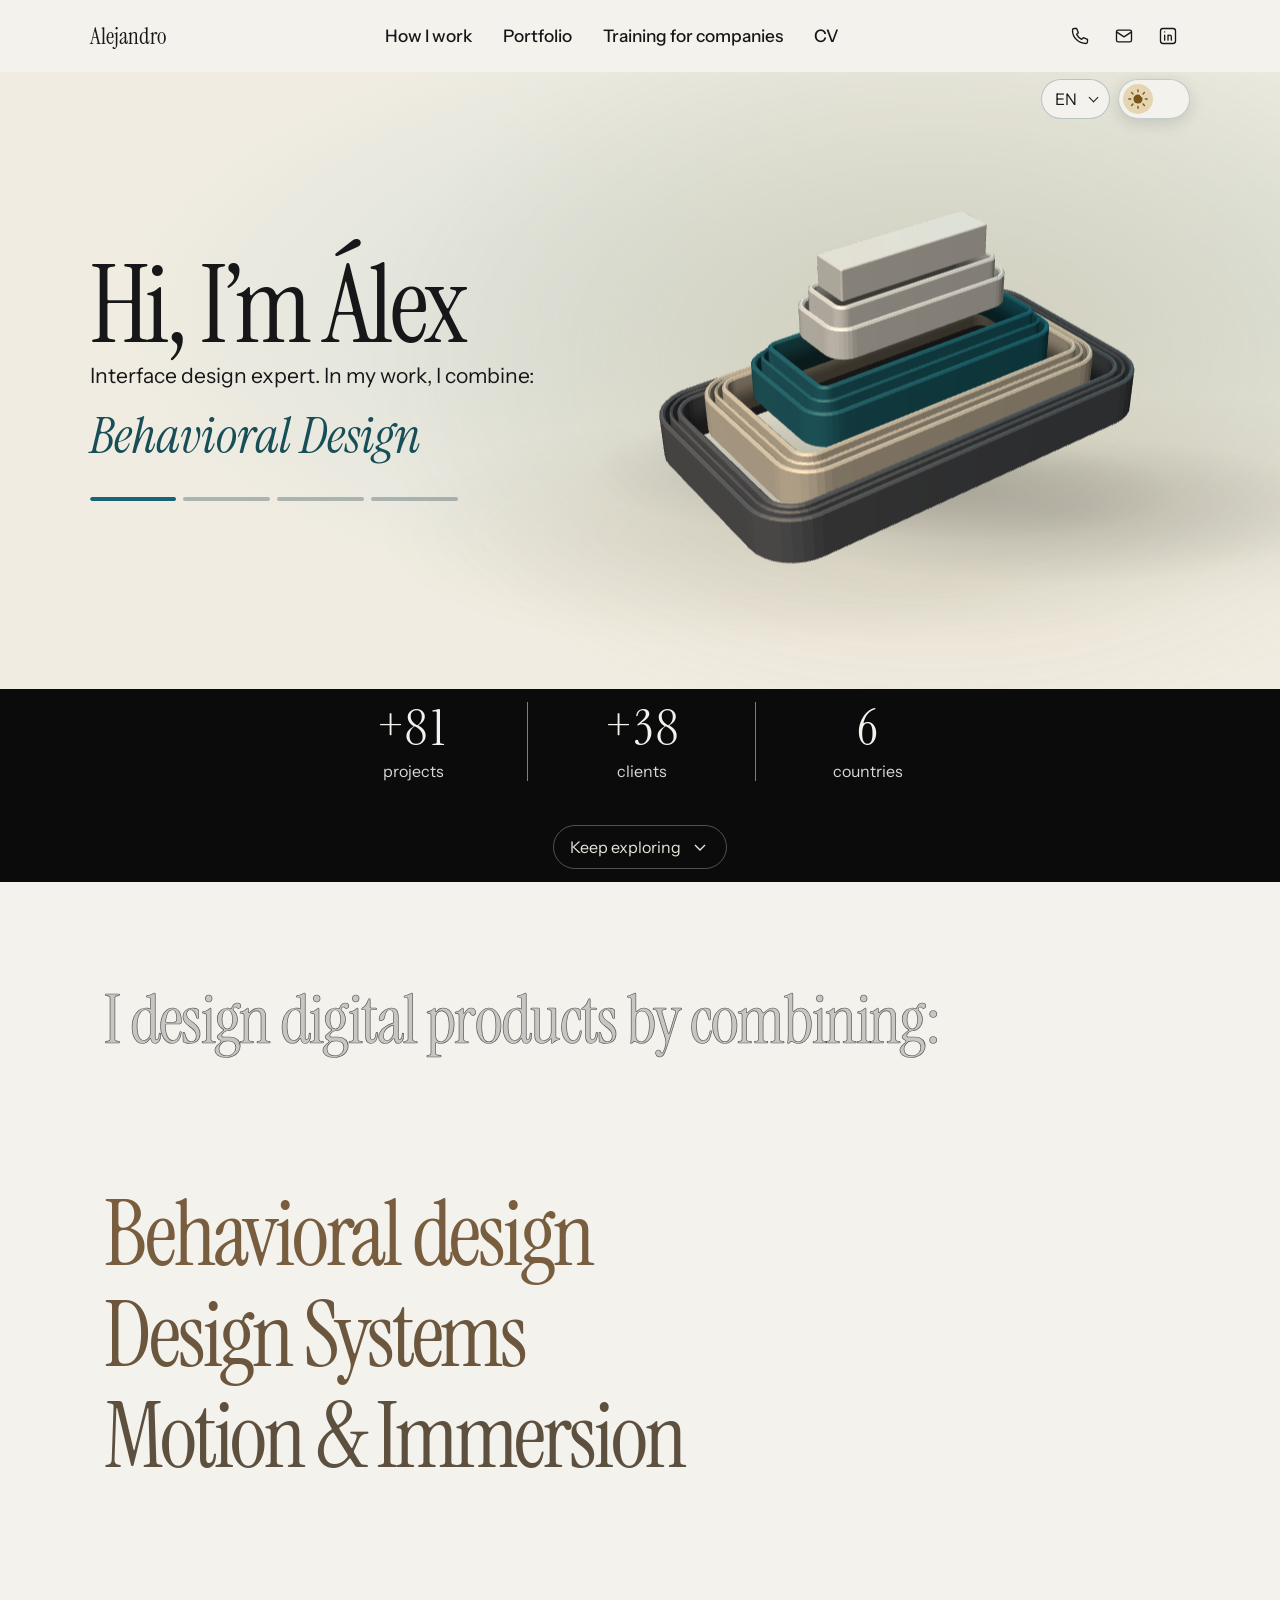
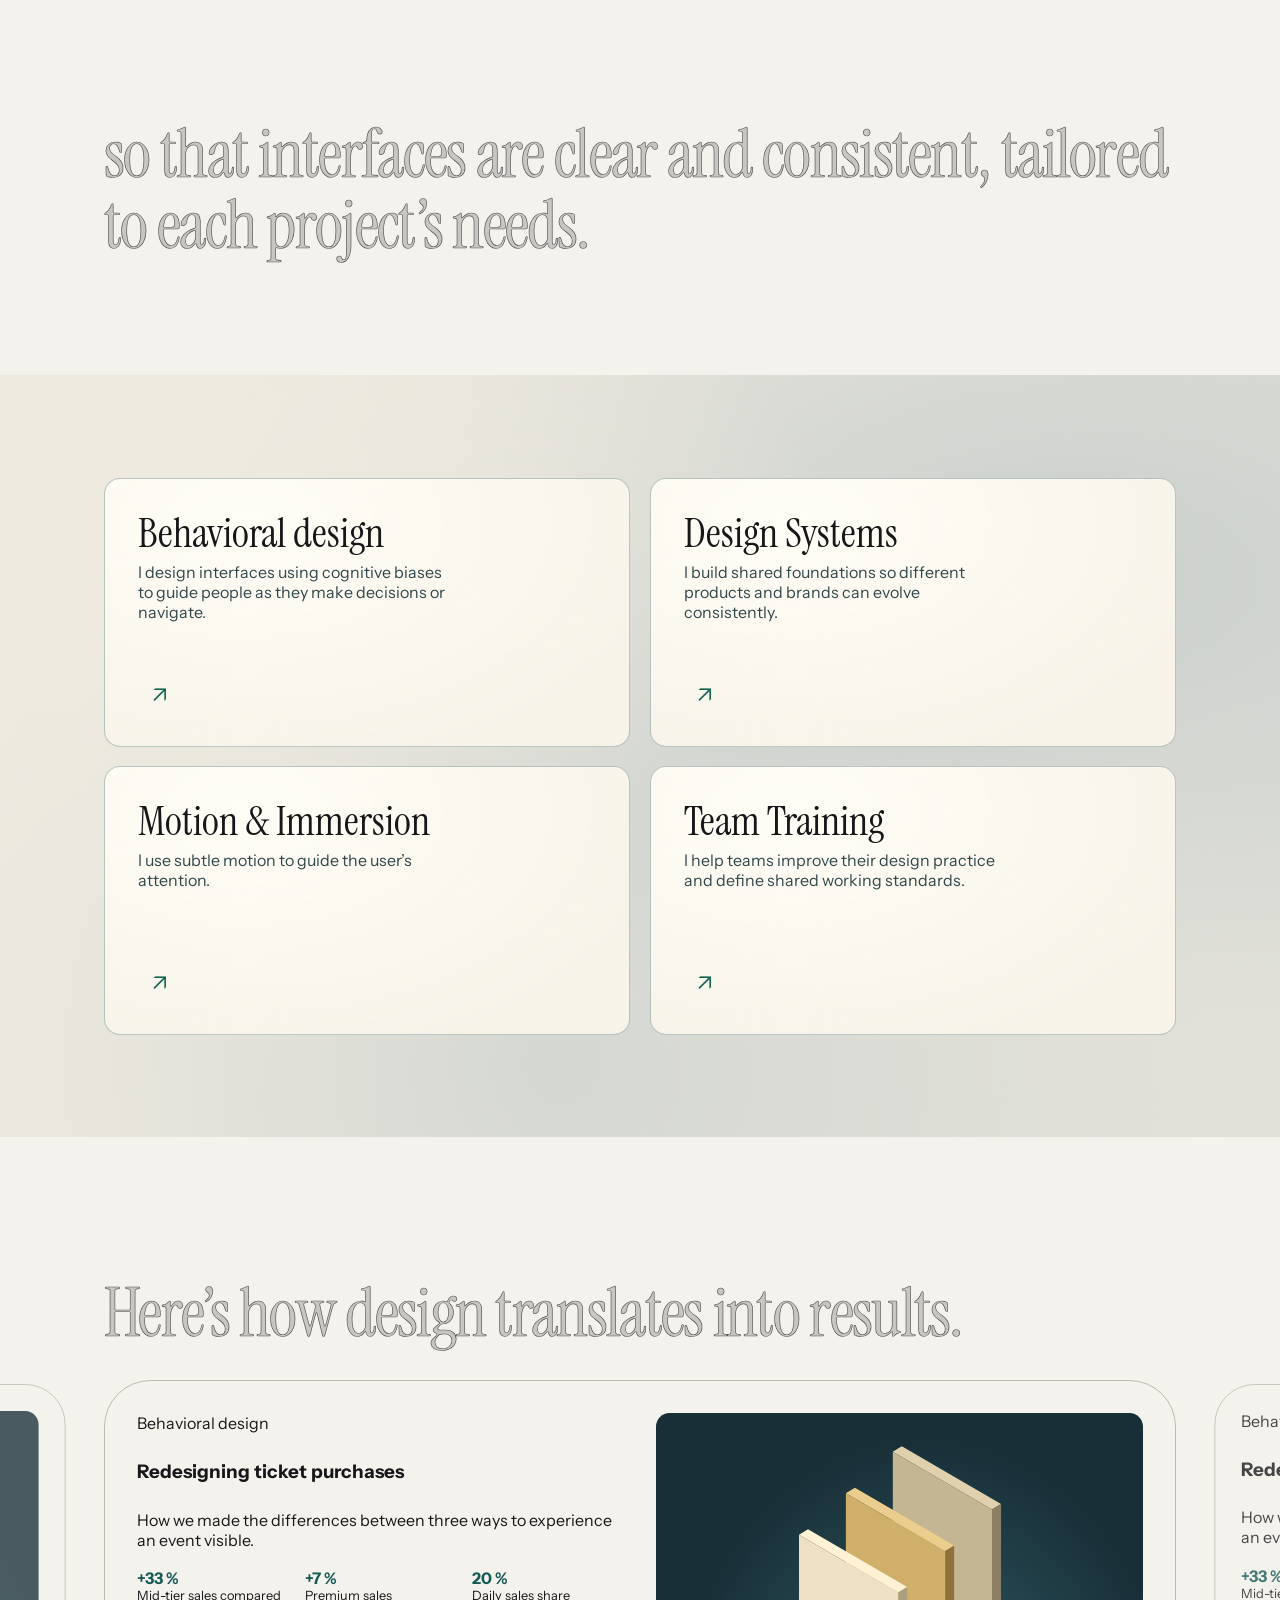
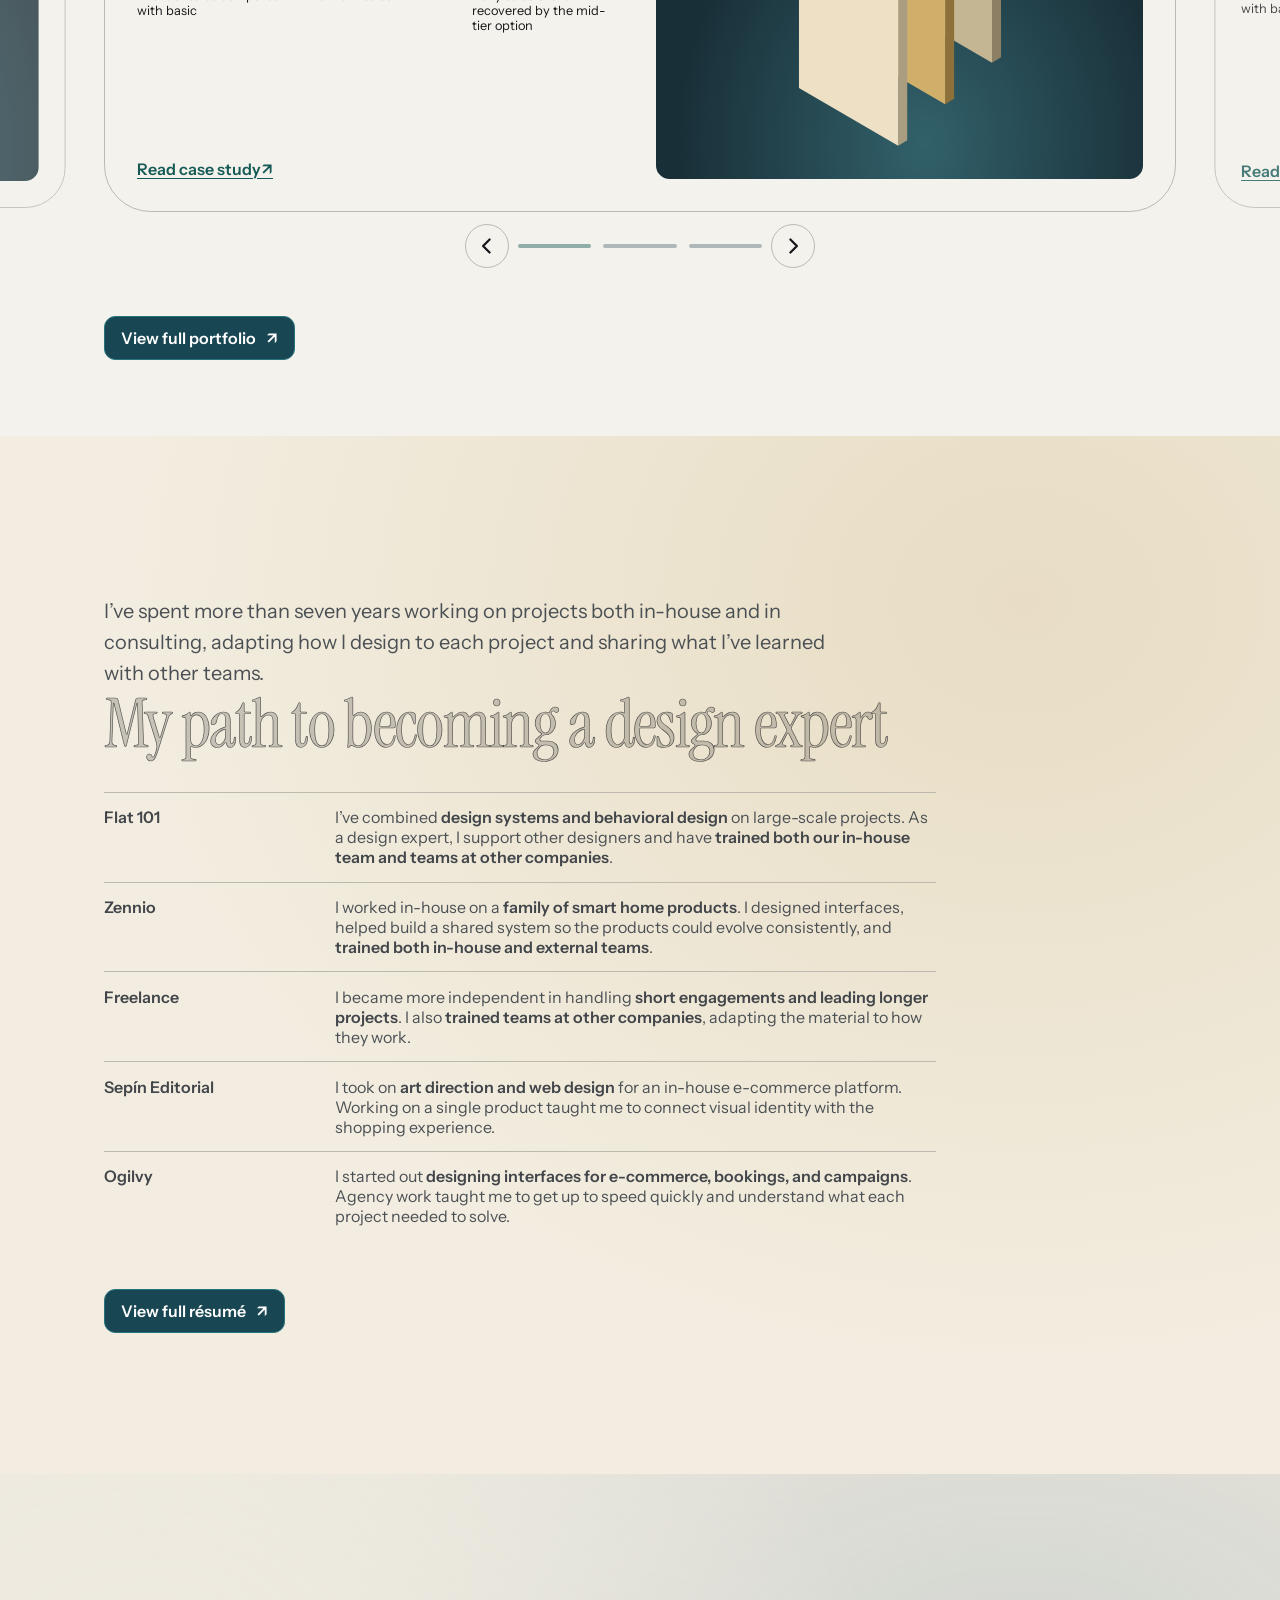
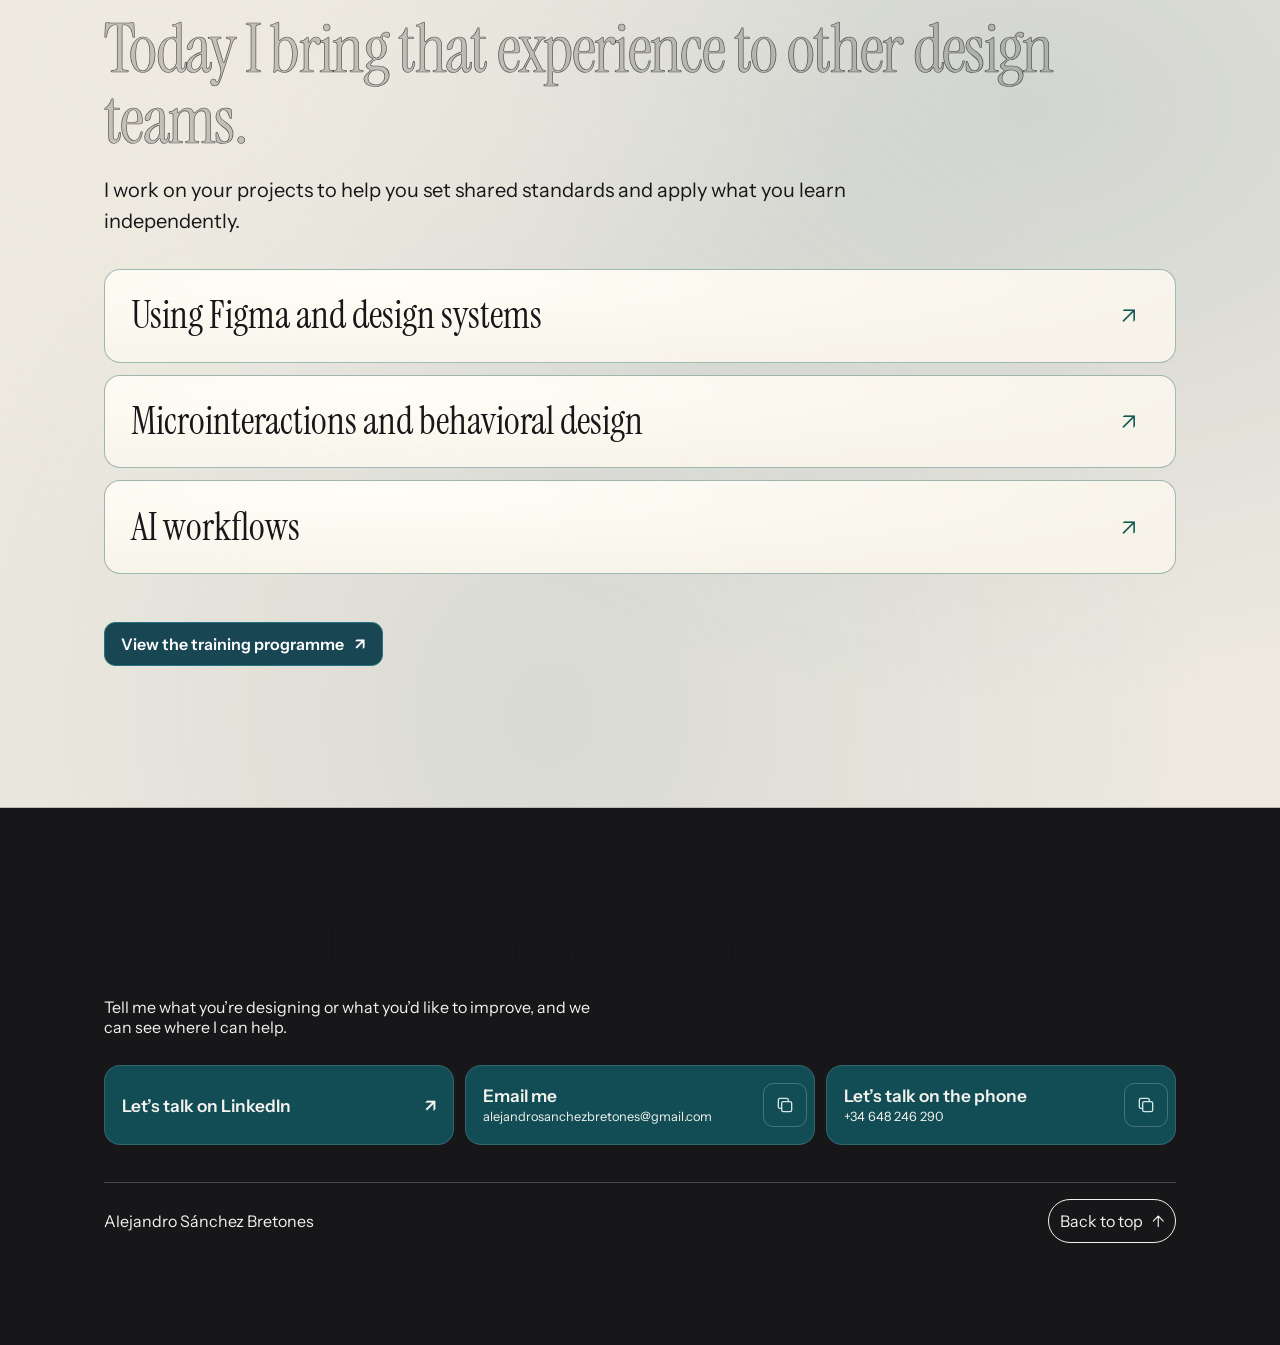
==== index.html @ 861827ca "Anchor each profile scroll fill to its own heading" ====
<!doctype html>
<html lang="es">
<head>
<meta charset="utf-8">
<meta name="viewport" content="width=device-width,initial-scale=1">
<meta name="description" content="Alejandro Sánchez Bretones, experto en diseño. Interfaces, motion, formación y sistemas de diseño.">
<title>Alejandro Sánchez Bretones · Portfolio</title>
<link rel="stylesheet" href="https://fonts.googleapis.com/css2?family=Instrument+Sans:wght@400;500;600&family=Instrument+Serif:ital@0;1&display=swap">
<style>
:root{color-scheme:light dark;--tiza:#f4f2ed;--onix:#171719;--petroleo:#124d56;--page:var(--tiza);--home-ink:var(--onix);--line:#bdb9af;--display:"Instrument Serif",Georgia,serif;--space:var(--header-padding)}
*{box-sizing:border-box}
body{margin:0;background:var(--page);color:var(--home-ink);font-family:"Instrument Sans",system-ui,sans-serif}
a{color:inherit;text-decoration-thickness:1px;text-underline-offset:.25em}
a:focus-visible{outline:2px solid currentColor;outline-offset:.35rem}
h1,h2,p,dl,dd{margin:0}
header,footer{padding:1.25rem var(--space);display:flex;justify-content:space-between;align-items:center;gap:1rem 2rem;flex-wrap:wrap}
header{background:var(--onix);color:var(--tiza)}
header>a{font:400 clamp(1.45rem,2.5vw,2rem)/1 var(--display);text-decoration:none}
nav{display:flex;gap:1.35rem;flex-wrap:wrap}
nav a{font-size: 1rem;text-decoration:none}
nav a:hover{text-decoration:underline}
.hero{background:var(--onix);color:var(--tiza)}
.hero{margin:0;padding:clamp(2.5rem,6vw,6rem) var(--space);min-height:calc(100svh - var(--nav-height,4.5rem));display:grid;grid-template-columns:1fr 1.12fr;align-items:center;gap:1rem}
h1{font:400 clamp(3.7rem,8.5vw,9rem)/.88 var(--display);letter-spacing:-.035em}
.tagline{margin-top:.6rem;font:italic 400 clamp(2rem,4vw,4.2rem)/1 var(--display)}
.stats{display:flex;gap:clamp(.8rem,2.3vw,2.5rem);margin-top:clamp(1.6rem,4vw,3.8rem)}
.stats div+div{border-left:1px solid #817e77;padding-left:clamp(.8rem,2.3vw,2.5rem)}
.stats dd{font:400 clamp(2.2rem,4vw,3.55rem)/.94 var(--display);font-variant-numeric:lining-nums tabular-nums}
.stats dt{font-size: 1rem;margin-top:.45rem}
.reel{display:inline-block;height:1em;overflow:hidden;vertical-align:top}
.reel span{display:block}
.reel span span{height:1em;line-height:1em}
#portfolio-art{position:absolute;top:55%;left:50%;transform:translate(-50%,-50%);display:block;width:0;height:0;z-index:1;pointer-events:none}
.hero-copy{position:relative;z-index:2}
@media(min-width:701px){.hero-copy,.hero-visual{position:relative;top:calc(-1 * min(5svh,3.1rem))}}

.hero-copy{opacity:var(--hero-opacity,1);transform:translateY(var(--hero-offset,0px))}
.hero-visual{height:clamp(15rem,38vw,31rem);min-width:0}
.notes{padding:clamp(4rem,11vw,9rem) var(--reading-padding);max-width:var(--reading-width);margin:auto}
.notes>p{font-size:clamp(1rem,1.65vw,1.25rem);line-height:1.55;max-width:58ch;margin-top:1.2rem}
#trayectoria{--career-primary:#42464a;--career-secondary:#4b5054;--career-accent:#165a56;color:var(--career-primary)}
[data-theme=dark] #trayectoria{--career-primary:#cdd1d5;--career-secondary:#b4bcc2;--career-accent:#3bc4bc}
.notes>p,.career-list li>div{font-weight:400;color:var(--career-secondary)}
#trayectoria :is(p,li>div) strong{font-weight:600;color:var(--career-primary)}
footer{border-top:1px solid var(--line);padding-top:2rem;padding-bottom:2rem}
@media(prefers-color-scheme:dark){:root{--page:#202022;--home-ink:var(--tiza);--line:#555357}}
@media(max-width:700px){
  header{justify-content:center;text-align:center}nav{justify-content:center}
  .hero{grid-template-columns:1fr;align-content:center;text-align:center;justify-items:center;gap:1.25rem;padding-block:clamp(1rem,2svh,1.75rem) clamp(2.4rem,6svh,4rem)}
  .hero-copy{display:contents}.hero-title{order:0}.hero-visual{order:1;width:100%;height:min(70vw,21rem)}.stats{order:2;margin-top:0;text-align:left}
  h1{font-size:clamp(3.6rem,12.6vw,5.3rem)}.tagline{font-size:clamp(1.85rem,7vw,3rem)}
}

.career-list{list-style:none;margin:2rem 0 0;padding:0;max-width:52rem}
.career-list li{display:grid;grid-template-columns:minmax(6rem,.35fr) 1fr;gap:.8rem 1.3rem;padding:.9rem 0;border-top:1px solid var(--line)}
.career-list strong{font-weight:600}
@media(hover:hover){
  #trayectoria .career-list li:hover strong{color:var(--career-accent)}
}
.training-band{
  --training-surface:radial-gradient(ellipse at 25% 15%,#fffdf6,transparent 80%),#f7f3e9;
  background:
    radial-gradient(ellipse at 12% 20%,#eeeae0 0%,#eeeae000 45%),
    radial-gradient(ellipse at 80% 25%,#54788b30,transparent 60%),
    radial-gradient(ellipse at 43% 90%,#54788b24,transparent 64%),
    #eeeae0
}
[data-theme=dark] .training-band{
  --training-surface:#202628;
  background:radial-gradient(ellipse at 78% 10%,#173b3d,transparent 70%),#171719
}
.training-band .notes.home-training{background:transparent}

.home-portfolio{padding-block-end:clamp(3rem,6vw,5rem)}
.home-portfolio-band{overflow-x:clip}
.home-case-grid{display:grid;align-items:center;overflow:visible;margin-top:2rem}
.home-case{
  --case-inset:clamp(1rem,2vw,2rem);--art-radius:.85rem;
  display:grid;grid-template-columns:repeat(2,minmax(0,1fr));gap:clamp(.75rem,3vw,2rem);
  min-width:0;padding:var(--case-inset);border:1px solid var(--line);
  border-radius:calc(var(--art-radius) + var(--case-inset) + 1px);
  background:var(--page);min-height:clamp(19rem,30vw,24rem);
}
.home-case-grid[data-ready] .home-case{
  grid-area:1/1;width:100%;translate:calc(var(--case-offset,0) * (100% + clamp(1.75rem,3vw,2.75rem))) 0;
  opacity:.78;transition:translate .6s ease,opacity .6s ease,padding .6s ease,min-height .6s ease,border-radius .6s ease,border-color .25s,box-shadow .25s;
}
.home-case-grid[data-ready] .home-case[data-current]{--case-inset:clamp(1.3rem,2.5vw,2.5rem);opacity:1;z-index:1;min-height:clamp(21.5rem,33vw,27rem)}
.home-case-grid[data-ready] .home-case[data-repositioning]{transition:none}
.home-case-grid [data-case-exit]{pointer-events:none;grid-area:1/1}
@media(min-width:701px){.home-case-grid[data-ready]{min-height:clamp(21.5rem,33vw,27rem)}}
.home-case-grid[data-ready] .home-case:is(:hover,:focus-within){
  opacity:1;border-color:var(--story-accent);box-shadow:0 0 1.25rem color-mix(in srgb,var(--story-accent) 30%,transparent);
}
.home-case-controls{display:flex;justify-content:center;align-items:center;gap:.35rem;margin-top:.75rem}
.home-case-controls[hidden]{display:none}
.home-case-controls button{min-width:44px;min-height:44px;border:1px solid var(--line);border-radius:999px;background:var(--page);color:inherit;cursor:pointer}
.home-case-controls [data-case-page]{width:clamp(44px,7vw,80px);border:0;padding:.2rem}
.home-case-controls .hero-segment{background:color-mix(in srgb,currentColor 25%,transparent)}
.home-case-controls [aria-current=true] .hero-segment{background:color-mix(in srgb,var(--story-accent) 45%,transparent)}
.home-case-controls .hero-segment>span{background:var(--story-accent)}
.home-case-metrics{display:flex;flex-wrap:wrap;gap:.6rem 1rem;margin:.65rem 0}
.home-case-metrics div{flex:1 1 5rem}
.home-case-metrics dt{font-weight:700;color:var(--story-accent)}
.home-case-metrics dd{margin:0;font-size:.8rem}
@media(prefers-reduced-motion:reduce){.home-case-grid[data-ready] .home-case{transition:none}}
.home-case>.home-case-art{grid-column:2;grid-row:1;min-width:0;align-self:center;width:100%}
.home-case>div:last-child{grid-column:1;grid-row:1}
.home-case>div:last-child{display:flex;flex-direction:column;align-items:flex-start;gap:.5rem}
.home-case-link{margin-top:auto;padding-top:calc(.5rem + 24px);color:var(--story-accent);font-weight:600;text-underline-offset:.2em}
@media(max-width:700px){
  .home-profile .cv-profile-disciplines{left:auto;width:auto;margin-inline:0;justify-items:start;text-align:left}
  .home-profile .cv-profile-disciplines [data-profile-slide]{white-space:normal}
  .home-case{grid-template-columns:minmax(0,1fr);grid-template-rows:auto 1fr;min-height:0}
  .home-case-grid[data-ready] .home-case[data-current]{min-height:0}
  .home-case>.home-case-art,.home-case>div:last-child{grid-column:auto;grid-row:auto}
}
.home-case-art{position:relative;aspect-ratio:4 / 3;border-radius:var(--art-radius);background:radial-gradient(ellipse at 55% 90%,#32616a,#192f38 65%)}
.home-case-controls [data-case-step]{display:grid;place-items:center;padding:0}
.home-case-controls [data-case-step] svg{display:block;width:26px;height:26px;fill:none;stroke:currentColor;stroke-width:1.75;stroke-linecap:round;stroke-linejoin:round}
.home-case-controls [data-case-step="-1"] svg{rotate:90deg}
.home-case-controls [data-case-step="1"] svg{rotate:-90deg}
.home-case-art svg{position:absolute;top:50%;left:50%;translate:-50% -50%;width:auto;height:82%;aspect-ratio:112 / 166;overflow:visible;pointer-events:none}
@media(max-width:700px){
  .home-case-art{aspect-ratio:12 / 5}
  .home-case-art svg{height:110%}
}
.case-isometric-scene{transform:translateX(calc(var(--case-offset,0) * 32px));transition:transform .6s ease}
.case-isometric-piece{transition:transform .24s ease-out}
@media(min-width:701px) and (hover:hover) and (pointer:fine) and (prefers-reduced-motion:no-preference){
  .case-isometric-hitbox{pointer-events:fill}
  .case-isometric-piece path{pointer-events:visiblePainted}
  .case-isometric-object:hover .case-isometric-piece{transform:translateY(-12px)}
}
@media(prefers-reduced-motion:reduce){
  .case-isometric-scene,.case-isometric-piece{transition:none;transform:none}
}
.home-profile{--home-profile-fill:#171719}
.cv.home-profile .cv-profile h2.scroll-heading{position:relative}
[data-theme=dark] .home-profile{--home-profile-fill:#fff}
.home-profile .scroll-heading>.scroll-heading-source,
.home-profile .scroll-heading>.scroll-heading-ink{display:block;text-wrap:wrap}
.home-profile .scroll-heading>.scroll-heading-ink{
  z-index:1;color:var(--home-profile-fill);-webkit-text-fill-color:currentColor;
  -webkit-text-stroke:0 transparent;clip-path:var(--heading-mask,inset(100%));
}
.home-profile .scroll-heading-ink .story-accent{color:var(--story-accent)}
@media(prefers-reduced-motion:reduce),(forced-colors:active),print{
  .home-profile .scroll-heading>.scroll-heading-ink{display:none}
}
@media(max-width:700px){
  .home-case-grid[data-ready]{
    grid-auto-flow:column;grid-auto-columns:100%;gap:.75rem;padding: .45rem 6% .75rem;
    overflow-x:auto;overscroll-behavior-inline:contain;scroll-snap-type:x mandatory;
    scrollbar-width:none;
  }
  .home-case-grid[data-ready] .home-case{
    grid-area:auto;translate:none;scroll-snap-align:center;scroll-snap-stop:always;
  }
}
html[lang=en] #trayectoria span[lang=es],html:not([lang=en]) #trayectoria span[lang=en]{display:none}
@media(max-width:480px){.career-list li{grid-template-columns:1fr;gap:.35rem}}

.notes h2{font:400 clamp(2.7rem,6vw,5.6rem)/.94 var(--display);letter-spacing:-.025em;max-width:16ch;text-wrap:balance}
.notes #home-training-title,.notes #home-portfolio-title{max-width:none}
html[lang=en] main span[lang=es],html:not([lang=en]) main span[lang=en],html[lang=en] .site-footer span[lang=es],html:not([lang=en]) .site-footer span[lang=en]{display:none}

.training-band .home-training-preview{display:block;padding:var(--training-card-padding);border:1px solid var(--training-rule);border-radius:calc(var(--action-radius) + var(--training-card-padding));background:var(--training-surface)}
.home-training-preview h3{font:400 clamp(1.6rem,3vw,2.6rem)/1.06 var(--display);margin:0}
.training-band .home-training-preview{display:flex;align-items:center;justify-content:space-between;gap:1rem;color:inherit;text-decoration:none}
.training-preview-arrow{display:grid;place-items:center;flex:none;width:2.6rem;height:2.25rem;border:1px solid transparent;border-radius:999px;color:var(--training-accent);font-size:1.45rem}
.training-band .home-training-preview:is(:hover,:focus-visible){border-color:#74c3b1}
.home-training-preview:is(:hover,:focus-visible) .training-preview-arrow{background:#65d9b122;border-color:#65d9b13d}

:root{--story-accent:#165a56}
[data-theme=dark]{--story-accent:#3bc4bc}
.story-accent{color:var(--story-accent);font-style:normal}

[data-theme=dark] #trayectoria h2{color:#fff}
.career-band{background:radial-gradient(ellipse at 80% 16%,#d4bd8c55,transparent 62%),#f2ede0}
[data-theme=dark] .career-band{background:radial-gradient(ellipse at 83% 18%,#d9bb802e,transparent 67%),#19191b}
.career-band #trayectoria{background:transparent}
.training-band .home-training-preview{border-radius:1rem}
[data-theme=dark] .training-band{background:radial-gradient(ellipse at 79% 15%,#24545c,transparent 72%),radial-gradient(ellipse at 12% 88%,#173e48,transparent 65%),#171719}
.site-footer#contacto{border-top:1px solid var(--line)}
</style>
<link rel="stylesheet" href="portfolio.css?v=gallery-snap">
<link rel="stylesheet" href="curriculum/cv.css?v=profile-desktop-spacing">
<script defer src="curriculum/profile-scroll.js?v=profile-headlines"></script>
<script defer src="portfolio-interactions.js?v=home-finish"></script>
<script src="site-preferences.js?v=floating-prefs"></script>
<script defer src="section-headings.js?v=text-ranges"></script>
</head>
<body id="page-top">
<header id="inicio" class="site-header"><a class="site-name" href="./#inicio" aria-current="page">Alejandro</a><nav aria-label="Navegación principal"><a href="./como-trabajo/">Cómo trabajo</a><a href="./portfolio/">Portfolio</a><a href="./formaciones-a-empresas/">Formaciones a empresas</a><a href="./curriculum/">CV</a></nav><div class="site-contact-icons"><a href="tel:+34648246290" aria-label="Llamar"><svg viewBox="0 0 24 24" fill="none" stroke="currentColor" stroke-width="1.6" stroke-linecap="round" stroke-linejoin="round" aria-hidden="true"><path d="M8 3H5a2 2 0 0 0-2 2c0 8.8 7.2 16 16 16a2 2 0 0 0 2-2v-3l-5-2-2 2a13 13 0 0 1-6-6l2-2z"/></svg></a><a href="mailto:alejandrosanchezbretones@gmail.com" aria-label="Enviar correo"><svg viewBox="0 0 24 24" fill="none" stroke="currentColor" stroke-width="1.6" stroke-linecap="round" stroke-linejoin="round" aria-hidden="true"><rect x="3" y="5" width="18" height="14" rx="2"/><path d="m3 7 9 6 9-6"/></svg></a><a href="https://www.linkedin.com/in/alejandrosanchezbretones/" aria-label="LinkedIn"><svg viewBox="0 0 24 24" fill="none" stroke="currentColor" stroke-width="1.6" stroke-linecap="round" stroke-linejoin="round" aria-hidden="true"><rect x="3" y="3" width="18" height="18" rx="3"/><path d="M8 11v6m0-10v.1m4 9.9v-6m0 2a2 2 0 0 1 4 0v4"/></svg></a></div></header>
<main>
  <div class="intro-fold">
  <section class="hero" aria-labelledby="saludo">
    <div class="hero-copy">
      <div class="hero-title"><h1 id="saludo">Hola, soy Álex</h1>
        <p class="tagline"><span lang="es">Experto en diseño de interfaces. En mi trabajo combino:</span><span lang="en">Interface design expert. In my work, I combine:</span>
          <span class="hero-typed" aria-hidden="true"><span class="hero-typed-box"><span class="hero-typed-size">Behavioral Design</span><span class="hero-typed-ink">Behavioral Design</span></span></span>
          <span class="hero-specialties-reader">Behavioral design, sistemas de diseño, motion e inmersión y formación de equipos.</span>
        </p>
        <div class="hero-rotation" role="group" aria-label="Especialidades de la cabecera">
          <div class="hero-pagination">
            <button type="button" data-hero-page="0" aria-label="Behavioral Design" aria-current="true"><span class="hero-segment" aria-hidden="true"><span></span></span></button>
            <button type="button" data-hero-page="1" aria-label="Sistemas de diseño"><span class="hero-segment" aria-hidden="true"><span></span></span></button>
            <button type="button" data-hero-page="2" aria-label="Motion e inmersión"><span class="hero-segment" aria-hidden="true"><span></span></span></button>
            <button type="button" data-hero-page="3" aria-label="Formación de equipos"><span class="hero-segment" aria-hidden="true"><span></span></span></button>
          </div>
          <button class="hero-rotation-toggle" hidden type="button" aria-label="Pausar rotación automática"><span aria-hidden="true">Ⅱ</span></button>
        </div>
      </div>
    </div>
    <div class="hero-floor" aria-hidden="true"></div>
    <div class="hero-visual" aria-hidden="true"><canvas id="portfolio-art"></canvas></div>
  </section>
  <section class="experience-belt" aria-label="Experiencia en cifras">
    <dl class="stats">
      <div><dd aria-label="Más de 81"><span aria-hidden="true">+<span data-count="81">81</span></span></dd><dt>proyectos</dt></div>
      <div><dd aria-label="Más de 38"><span aria-hidden="true">+<span data-count="38">38</span></span></dd><dt>clientes</dt></div>
      <div><dd data-count="6">6</dd><dt>países</dt></div>
    </dl>
    <div class="intro-next">
      <a class="intro-next-link" href="#perfil">Seguir descubriendo <span aria-hidden="true"><svg viewBox="0 0 20 20"><path d="m5 8 5 5 5-5"/></svg></span></a>
    </div>
  </section>
  </div>
  <div class="cv home-profile">
  <div class="home-profile-inner">
    <section class="cv-profile" aria-labelledby="perfil" data-profile-story>
      <h2 id="perfil" class="scroll-heading" tabindex="-1"><span lang="es">Diseño <em class="story-accent">productos digitales</em> combinando:</span><span lang="en">I design <em class="story-accent">digital products</em> by combining:</span></h2>
      <div class="cv-profile-disciplines"><span data-profile-slide>Behavioral design</span> <span data-profile-slide>Sistemas de diseño</span> <span data-profile-slide>Motion e inmersión</span> <span data-profile-slide>Formación de equipos</span></div>
      <h2 class="scroll-heading"><span lang="es">para que las interfaces sean claras y coherentes, <em class="story-accent">según las necesidades de cada proyecto</em>.</span><span lang="en">so that interfaces are clear and consistent, <em class="story-accent">tailored to each project’s needs</em>.</span></h2>
    </section>
  </div>
  </div>
  <div id="especialidades">
  <section class="specialty-selector accordion-specialties mobile-specialties" id="explorar-especialidades" data-specialty-accordion data-lit-piece="0">
  <div class="specialty-inner">

    <div class="branch-carousel">
    <div class="accordion-branches" id="specialty-gallery" aria-label="Vistas de especialidades" role="group">
      <article data-accordion-branch="0" class="is-previewed"><div class="branch-card-copy"><strong>Behavioral design</strong><p class="branch-card-description"><span lang="es">Diseño interfaces mediante sesgos cognitivos para guiar al usuario durante las tomas de decisión o navegación.</span><span lang="en">I design interfaces using cognitive biases to guide people as they make decisions or navigate.</span></p></div><a class="branch-card-cta" href="como-trabajo/?tema=ui-behavioral-design">Behavioral design <b aria-hidden="true">↗</b></a></article>
      <article data-accordion-branch="1"><div class="branch-card-copy"><strong>Motion e inmersión</strong><p class="branch-card-description"><span lang="es">Uso el micro-movimiento para orientar el foco de atención del usuario.</span><span lang="en">I use subtle motion to guide the user’s attention.</span></p></div><a class="branch-card-cta" href="como-trabajo/?tema=motion-e-inmersion">Motion e inmersión <b aria-hidden="true">↗</b></a></article>
      <article data-accordion-branch="2"><div class="branch-card-copy"><strong>Formación de equipos</strong><p class="branch-card-description"><span lang="es">Ayudo a equipos a elevar el nivel de diseño y definir criterios de trabajo.</span><span lang="en">I help teams improve their design practice and define shared working standards.</span></p></div><a class="branch-card-cta" href="formaciones-a-empresas/">Formación de equipos <b aria-hidden="true">↗</b></a></article>
      <article data-accordion-branch="3"><div class="branch-card-copy"><strong>Sistemas de diseño</strong><p class="branch-card-description"><span lang="es">Creo bases comunes para que distintos productos y marcas puedan evolucionar con coherencia.</span><span lang="en">I build shared foundations so different products and brands can evolve consistently.</span></p></div><a class="branch-card-cta" href="como-trabajo/?tema=sistemas-de-diseno">Sistemas de diseño <b aria-hidden="true">↗</b></a></article>
    </div>
    <button class="branch-nav branch-prev" type="button" data-branch-step="-1" aria-label="Especialidad anterior" aria-controls="specialty-gallery">‹</button>
    <button class="branch-nav branch-next" type="button" data-branch-step="1" aria-label="Especialidad siguiente" aria-controls="specialty-gallery">›</button>
    </div>
    <div class="branch-pagination" role="group" aria-label="Elegir especialidad">
      <button type="button" aria-label="Behavioral design" data-branch-page="0" aria-controls="specialty-gallery accordion-visual" aria-current="true"><span class="branch-progress" aria-hidden="true"><span></span></span></button>
      <button type="button" aria-label="Motion e inmersión" data-branch-page="1" aria-controls="specialty-gallery accordion-visual"><span class="branch-progress" aria-hidden="true"><span></span></span></button>
      <button type="button" aria-label="Formación de equipos" data-branch-page="2" aria-controls="specialty-gallery accordion-visual"><span class="branch-progress" aria-hidden="true"><span></span></span></button>
      <button type="button" aria-label="Sistemas de diseño" data-branch-page="3" aria-controls="specialty-gallery accordion-visual"><span class="branch-progress" aria-hidden="true"><span></span></span></button>
    </div>
    <div class="accordion-visual" id="accordion-visual">
      <div class="accordion-panel" data-accordion-panel="0">
        <div class="branch-scene behavioral-scene">
          <svg class="scene-floor" aria-hidden="true">
    <text class="scene-back" text-anchor="middle">Guía al usuario</text>
    <text class="scene-front" text-anchor="middle">Facilita el siguiente paso</text>
  </svg>
          <canvas data-branch-canvas="behavioral" role="img" aria-label="Guía al usuario y facilita el siguiente paso. Un camino de piezas conecta dos puertas y conduce a la salida de la derecha."></canvas>
        </div>
      </div>
      <div class="accordion-panel light-panel" data-accordion-panel="1" hidden>
        <div class="branch-scene focus-scene">
          <svg class="scene-floor focus-floor" aria-hidden="true">
  <defs>
    <clipPath id="focus-mask-back"><rect/></clipPath>
    <clipPath id="focus-mask-front"><rect/></clipPath>
  </defs>
  <g class="focus-type scene-back"><text text-anchor="middle">Una microinteracción</text><text class="focus-ink" text-anchor="middle" clip-path="url(#focus-mask-back)">Una microinteracción</text></g>
  <g class="focus-type scene-front"><text text-anchor="middle">puede cambiar tu foco de atención</text><text class="focus-ink" text-anchor="middle" clip-path="url(#focus-mask-front)">puede cambiar tu foco de atención</text></g>
  <g class="focus-dot"><circle class="system-halo" r="8"/><circle class="system-core" r="3.2"/></g>
</svg>
          <canvas data-branch-canvas="focus" role="img" aria-label="Una microinteracción puede cambiar tu foco de atención."></canvas>
        </div>
      </div>
      <div class="accordion-panel growth-panel" data-accordion-panel="2" hidden>
        <div class="branch-scene training-scene">
          <svg class="scene-floor" aria-hidden="true">
  <defs><radialGradient id="training-shadow"><stop stop-color="#06090b" stop-opacity=".87"/><stop offset="1" stop-color="#06090b" stop-opacity="0"/></radialGradient></defs>
  <ellipse class="scene-shadow" fill="url(#training-shadow)"/><ellipse class="scene-shadow" fill="url(#training-shadow)"/><ellipse class="scene-shadow" fill="url(#training-shadow)"/>
  <text class="scene-back" text-anchor="middle">Comparte el criterio</text>
  <text class="scene-front" text-anchor="middle">Eleva el nivel del equipo</text>
</svg>
          <canvas data-branch-canvas="training" role="img" aria-label="Tres torres de altura creciente, con tres piezas concéntricas cada una"></canvas>
        </div>
      </div>
      <div class="accordion-panel system-panel" data-accordion-panel="3" hidden>
        <div class="branch-scene systems-scene">
          <svg class="scene-floor" aria-hidden="true">
  <defs><radialGradient id="systems-shadow"><stop stop-color="#06090b" stop-opacity=".87"/><stop offset="1" stop-color="#06090b" stop-opacity="0"/></radialGradient></defs>
  <ellipse class="scene-shadow" fill="url(#systems-shadow)"/><ellipse class="scene-shadow" fill="url(#systems-shadow)"/><ellipse class="scene-shadow" fill="url(#systems-shadow)"/><ellipse class="scene-shadow" fill="url(#systems-shadow)"/>
  <text class="scene-back" text-anchor="middle">Una base común</text>
  <text class="scene-front" text-anchor="middle">Distintas marcas</text>
</svg>
          <canvas data-branch-canvas="systems" role="img" aria-label="Un cubo se integra en un marco, el marco en una tarjeta y la tarjeta en una interfaz"></canvas>
          <svg class="system-connectors" aria-hidden="true">
            <g><path class="system-track"/><path class="system-fill" pathLength="1"/></g>
            <g><path class="system-track"/><path class="system-fill" pathLength="1"/></g>
            <g><path class="system-track"/><path class="system-fill" pathLength="1"/></g>
            <g class="system-pulse"><circle class="system-halo" r="8"/><circle class="system-core" r="2.6"/></g>
          </svg>
        </div>
      </div>
    </div>
  </div>
</section>
  <section class="specialty-selector feature-specialties" id="especialidades-en-detalle" aria-label="Especialidades">
    <div class="specialty-inner">

      <div class="specialty-grid">
        <a class="specialty-tile" href="como-trabajo/?tema=ui-behavioral-design">
          <div class="specialty-tile-copy"><h3>Behavioral design</h3><p><span lang="es">Diseño interfaces mediante sesgos cognitivos para guiar al usuario durante las tomas de decisión o navegación.</span><span lang="en">I design interfaces using cognitive biases to guide people as they make decisions or navigate.</span></p></div>
          <span class="specialty-tile-arrow" aria-hidden="true">↗</span>
          <div aria-hidden="true"><div class="feature-art"><div class="branch-scene behavioral-scene">
          <svg class="scene-floor" aria-hidden="true">
    <text class="scene-back" text-anchor="middle">Guía al usuario</text>
    <text class="scene-front" text-anchor="middle">Facilita el siguiente paso</text>
  </svg>
          <canvas data-branch-canvas="behavioral"></canvas>
        </div></div></div>
        </a>
        <a class="specialty-tile" href="como-trabajo/?tema=sistemas-de-diseno">
          <div class="specialty-tile-copy"><h3>Sistemas de diseño</h3><p><span lang="es">Creo bases comunes para que distintos productos y marcas puedan evolucionar con coherencia.</span><span lang="en">I build shared foundations so different products and brands can evolve consistently.</span></p></div>
          <span class="specialty-tile-arrow" aria-hidden="true">↗</span>
          <div aria-hidden="true"><div class="feature-art"><div class="branch-scene systems-scene">
          <svg class="scene-floor" aria-hidden="true">
  <defs><radialGradient id="feature-systems-shadow"><stop stop-color="#06090b" stop-opacity=".87"/><stop offset="1" stop-color="#06090b" stop-opacity="0"/></radialGradient></defs>
  <ellipse class="scene-shadow" fill="url(#feature-systems-shadow)"/><ellipse class="scene-shadow" fill="url(#feature-systems-shadow)"/><ellipse class="scene-shadow" fill="url(#feature-systems-shadow)"/><ellipse class="scene-shadow" fill="url(#feature-systems-shadow)"/>
  <text class="scene-back" text-anchor="middle">Una base común</text>
  <text class="scene-front" text-anchor="middle">Distintas marcas</text>
</svg>
          <canvas data-branch-canvas="systems"></canvas>
          <svg class="system-connectors" aria-hidden="true">
            <g><path class="system-track"/><path class="system-fill" pathLength="1"/></g>
            <g><path class="system-track"/><path class="system-fill" pathLength="1"/></g>
            <g><path class="system-track"/><path class="system-fill" pathLength="1"/></g>
            <g class="system-pulse"><circle class="system-halo" r="8"/><circle class="system-core" r="2.6"/></g>
          </svg>
        </div></div></div>
        </a>
        <a class="specialty-tile" href="como-trabajo/?tema=motion-e-inmersion">
          <div class="specialty-tile-copy"><h3>Motion e inmersión</h3><p><span lang="es">Uso el micro-movimiento para orientar el foco de atención del usuario.</span><span lang="en">I use subtle motion to guide the user’s attention.</span></p></div>
          <span class="specialty-tile-arrow" aria-hidden="true">↗</span>
          <div aria-hidden="true"><div class="feature-art"><div class="branch-scene focus-scene">
          <svg class="scene-floor focus-floor" aria-hidden="true">
  <defs>
    <clipPath id="feature-focus-mask-back"><rect/></clipPath>
    <clipPath id="feature-focus-mask-front"><rect/></clipPath>
  </defs>
  <g class="focus-type scene-back"><text text-anchor="middle">Una microinteracción</text><text class="focus-ink" text-anchor="middle" clip-path="url(#feature-focus-mask-back)">Una microinteracción</text></g>
  <g class="focus-type scene-front"><text text-anchor="middle">puede cambiar tu foco de atención</text><text class="focus-ink" text-anchor="middle" clip-path="url(#feature-focus-mask-front)">puede cambiar tu foco de atención</text></g>
  <g class="focus-dot"><circle class="system-halo" r="8"/><circle class="system-core" r="3.2"/></g>
</svg>
          <canvas data-branch-canvas="focus"></canvas>
        </div></div></div>
        </a>
        <a class="specialty-tile" href="formaciones-a-empresas/">
          <div class="specialty-tile-copy"><h3>Formación de equipos</h3><p><span lang="es">Ayudo a equipos a elevar el nivel de diseño y definir criterios de trabajo.</span><span lang="en">I help teams improve their design practice and define shared working standards.</span></p></div>
          <span class="specialty-tile-arrow" aria-hidden="true">↗</span>
          <div aria-hidden="true"><div class="feature-art"><div class="branch-scene training-scene">
          <svg class="scene-floor" aria-hidden="true">
  <defs><radialGradient id="feature-training-shadow"><stop stop-color="#06090b" stop-opacity=".87"/><stop offset="1" stop-color="#06090b" stop-opacity="0"/></radialGradient></defs>
  <ellipse class="scene-shadow" fill="url(#feature-training-shadow)"/><ellipse class="scene-shadow" fill="url(#feature-training-shadow)"/><ellipse class="scene-shadow" fill="url(#feature-training-shadow)"/>
  <text class="scene-back" text-anchor="middle">Comparte el criterio</text>
  <text class="scene-front" text-anchor="middle">Eleva el nivel del equipo</text>
</svg>
          <canvas data-branch-canvas="training"></canvas>
        </div></div></div>
        </a>
      </div>
    </div>
  </section>
  </div>
  <div class="home-portfolio-band"><section class="notes home-portfolio" aria-labelledby="home-portfolio-title">
    <h2 id="home-portfolio-title" class="scroll-heading"><span lang="es">Así es como el diseño se traduce en <em class="story-accent">resultados</em>.</span><span lang="en">Here’s how design translates into <em class="story-accent">results</em>.</span></h2>
    <div class="home-case-grid" id="home-case-gallery" role="region" aria-label="Casos de estudio" tabindex="0">
    <article class="home-case">
      <div class="home-case-art" aria-hidden="true"><svg viewBox="0 -3 112 166" aria-hidden="true">
      <g class="case-isometric-scene">
        <g class="case-isometric-object" transform="translate(52 0)">
          <path class="case-isometric-hitbox" fill="none" d="M0 0 5 -3 60 29v85l-5 3L0 85Z"/>
          <g class="case-isometric-piece">
            <path fill="#e0d0ad" d="M0 0 5 -3 60 29 55 32Z"/>
            <path fill="#8c7f64" d="M55 32l5 -3v85l-5 3Z"/>
            <path fill="#c4b593" d="M0 0l55 32v85L0 85Z"/>
          </g>
        </g>
        <g class="case-isometric-object" transform="translate(26 23)">
          <path class="case-isometric-hitbox" fill="none" d="M0 0 5 -3 60 29v85l-5 3L0 85Z"/>
          <g class="case-isometric-piece">
            <path fill="#ebcd8d" d="M0 0 5 -3 60 29 55 32Z"/>
            <path fill="#8e713a" d="M55 32l5 -3v85l-5 3Z"/>
            <path fill="#d0af6b" d="M0 0l55 32v85L0 85Z"/>
          </g>
        </g>
        <g class="case-isometric-object" transform="translate(0 46)">
          <path class="case-isometric-hitbox" fill="none" d="M0 0 5 -3 60 29v85l-5 3L0 85Z"/>
          <g class="case-isometric-piece">
            <path fill="#fff1d4" d="M0 0 5 -3 60 29 55 32Z"/>
            <path fill="#ab9d7f" d="M55 32l5 -3v85l-5 3Z"/>
            <path fill="#ede0c4" d="M0 0l55 32v85L0 85Z"/>
          </g>
        </g>
      </g>
    </svg></div>
      <div>
        <span class="home-case-category">Behavioral design</span>
        <h3><span lang="es">Rediseño de la compra de entradas</span><span lang="en">Redesigning ticket purchases</span></h3>
        <p><span lang="es">Cómo hicimos visibles las diferencias entre tres formas de vivir un evento.</span><span lang="en">How we made the differences between three ways to experience an event visible.</span></p>
        <dl class="home-case-metrics"><div><dt>+33 %</dt><dd><span lang="es">Ventas de la opción intermedia frente a la básica</span><span lang="en">Mid-tier sales compared with basic</span></dd></div><div><dt>+7 %</dt><dd><span lang="es">Ventas de la opción Premium</span><span lang="en">Premium sales</span></dd></div><div><dt>20 %</dt><dd><span lang="es">Cuota diaria de ventas recuperada por la opción intermedia</span><span lang="en">Daily sales share recovered by the mid-tier option</span></dd></div></dl>
        <a class="home-case-link" href="./portfolio/compra-de-entradas/"><span lang="es">Leer caso</span><span lang="en">Read case study</span><span aria-hidden="true">↗</span></a>
      </div>
    </article>
    <article class="home-case">
      <div class="home-case-art" aria-hidden="true"><svg viewBox="0 -3 112 166" aria-hidden="true">
      <g class="case-isometric-scene">
        <g class="case-isometric-object" transform="translate(52 0)">
          <path class="case-isometric-hitbox" fill="none" d="M0 0 5 -3 60 29v85l-5 3L0 85Z"/>
          <g class="case-isometric-piece">
            <path fill="#e0d0ad" d="M0 0 5 -3 60 29 55 32Z"/>
            <path fill="#8c7f64" d="M55 32l5 -3v85l-5 3Z"/>
            <path fill="#c4b593" d="M0 0l55 32v85L0 85Z"/>
          </g>
        </g>
        <g class="case-isometric-object" transform="translate(26 23)">
          <path class="case-isometric-hitbox" fill="none" d="M0 0 5 -3 60 29v85l-5 3L0 85Z"/>
          <g class="case-isometric-piece">
            <path fill="#ebcd8d" d="M0 0 5 -3 60 29 55 32Z"/>
            <path fill="#8e713a" d="M55 32l5 -3v85l-5 3Z"/>
            <path fill="#d0af6b" d="M0 0l55 32v85L0 85Z"/>
          </g>
        </g>
        <g class="case-isometric-object" transform="translate(0 46)">
          <path class="case-isometric-hitbox" fill="none" d="M0 0 5 -3 60 29v85l-5 3L0 85Z"/>
          <g class="case-isometric-piece">
            <path fill="#fff1d4" d="M0 0 5 -3 60 29 55 32Z"/>
            <path fill="#ab9d7f" d="M55 32l5 -3v85l-5 3Z"/>
            <path fill="#ede0c4" d="M0 0l55 32v85L0 85Z"/>
          </g>
        </g>
      </g>
    </svg></div>
      <div>
        <span class="home-case-category">Behavioral design</span>
        <h3><span lang="es">Rediseño de la compra de entradas</span><span lang="en">Redesigning ticket purchases</span></h3>
        <p><span lang="es">Cómo hicimos visibles las diferencias entre tres formas de vivir un evento.</span><span lang="en">How we made the differences between three ways to experience an event visible.</span></p>
        <dl class="home-case-metrics"><div><dt>+33 %</dt><dd><span lang="es">Ventas de la opción intermedia frente a la básica</span><span lang="en">Mid-tier sales compared with basic</span></dd></div><div><dt>+7 %</dt><dd><span lang="es">Ventas de la opción Premium</span><span lang="en">Premium sales</span></dd></div><div><dt>20 %</dt><dd><span lang="es">Cuota diaria de ventas recuperada por la opción intermedia</span><span lang="en">Daily sales share recovered by the mid-tier option</span></dd></div></dl>
        <a class="home-case-link" href="./portfolio/compra-de-entradas/"><span lang="es">Leer caso</span><span lang="en">Read case study</span><span aria-hidden="true">↗</span></a>
      </div>
    </article>
    <article class="home-case">
      <div class="home-case-art" aria-hidden="true"><svg viewBox="0 -3 112 166" aria-hidden="true">
      <g class="case-isometric-scene">
        <g class="case-isometric-object" transform="translate(52 0)">
          <path class="case-isometric-hitbox" fill="none" d="M0 0 5 -3 60 29v85l-5 3L0 85Z"/>
          <g class="case-isometric-piece">
            <path fill="#e0d0ad" d="M0 0 5 -3 60 29 55 32Z"/>
            <path fill="#8c7f64" d="M55 32l5 -3v85l-5 3Z"/>
            <path fill="#c4b593" d="M0 0l55 32v85L0 85Z"/>
          </g>
        </g>
        <g class="case-isometric-object" transform="translate(26 23)">
          <path class="case-isometric-hitbox" fill="none" d="M0 0 5 -3 60 29v85l-5 3L0 85Z"/>
          <g class="case-isometric-piece">
            <path fill="#ebcd8d" d="M0 0 5 -3 60 29 55 32Z"/>
            <path fill="#8e713a" d="M55 32l5 -3v85l-5 3Z"/>
            <path fill="#d0af6b" d="M0 0l55 32v85L0 85Z"/>
          </g>
        </g>
        <g class="case-isometric-object" transform="translate(0 46)">
          <path class="case-isometric-hitbox" fill="none" d="M0 0 5 -3 60 29v85l-5 3L0 85Z"/>
          <g class="case-isometric-piece">
            <path fill="#fff1d4" d="M0 0 5 -3 60 29 55 32Z"/>
            <path fill="#ab9d7f" d="M55 32l5 -3v85l-5 3Z"/>
            <path fill="#ede0c4" d="M0 0l55 32v85L0 85Z"/>
          </g>
        </g>
      </g>
    </svg></div>
      <div>
        <span class="home-case-category">Behavioral design</span>
        <h3><span lang="es">Rediseño de la compra de entradas</span><span lang="en">Redesigning ticket purchases</span></h3>
        <p><span lang="es">Cómo hicimos visibles las diferencias entre tres formas de vivir un evento.</span><span lang="en">How we made the differences between three ways to experience an event visible.</span></p>
        <dl class="home-case-metrics"><div><dt>+33 %</dt><dd><span lang="es">Ventas de la opción intermedia frente a la básica</span><span lang="en">Mid-tier sales compared with basic</span></dd></div><div><dt>+7 %</dt><dd><span lang="es">Ventas de la opción Premium</span><span lang="en">Premium sales</span></dd></div><div><dt>20 %</dt><dd><span lang="es">Cuota diaria de ventas recuperada por la opción intermedia</span><span lang="en">Daily sales share recovered by the mid-tier option</span></dd></div></dl>
        <a class="home-case-link" href="./portfolio/compra-de-entradas/"><span lang="es">Leer caso</span><span lang="en">Read case study</span><span aria-hidden="true">↗</span></a>
      </div>
    </article>
    </div>
    <div class="home-case-controls" hidden>
      <button type="button" data-case-step="-1" aria-controls="home-case-gallery" aria-label="Caso anterior"><svg viewBox="0 0 20 20" aria-hidden="true"><path d="m5 8 5 5 5-5"/></svg></button>
      <button type="button" data-case-page="0" aria-controls="home-case-gallery" aria-label="Posición 1"><span class="hero-segment" aria-hidden="true"><span></span></span></button>
      <button type="button" data-case-page="1" aria-controls="home-case-gallery" aria-label="Posición 2"><span class="hero-segment" aria-hidden="true"><span></span></span></button>
      <button type="button" data-case-page="2" aria-controls="home-case-gallery" aria-label="Posición 3"><span class="hero-segment" aria-hidden="true"><span></span></span></button>
      <button type="button" data-case-step="1" aria-controls="home-case-gallery" aria-label="Caso siguiente"><svg viewBox="0 0 20 20" aria-hidden="true"><path d="m5 8 5 5 5-5"/></svg></button>
    </div>
    <a class="career-cta" href="./portfolio/"><span lang="es">Ver portfolio completo</span><span lang="en">View full portfolio</span> <span aria-hidden="true">↗</span></a>
  </section></div>
  <div class="career-band">
  <section class="notes" id="trayectoria">
    <p><span lang="es">Y es que llevo más de siete años trabajando en proyectos tanto en empresas con producto propio como en consultoría, adaptando mi forma de diseñar a cada proyecto y compartiendo lo aprendido con otros equipos.</span><span lang="en">I’ve spent more than seven years working on projects both in-house and in consulting, adapting how I design to each project and sharing what I’ve learned with other teams.</span></p>
    <h2 class="scroll-heading"><span lang="es">Este ha sido mi camino hasta llegar a <em class="story-accent">experto de diseño</em></span><span lang="en">My path to becoming a <em class="story-accent">design expert</em></span></h2>
    <ul class="career-list">
      <li><strong>Flat 101</strong><div><span lang="es">He combinado <strong>sistemas de diseño y Behavioral design</strong> en proyectos de gran escala. Como experto en diseño, acompaño a otros diseñadores y he <strong>formado tanto al equipo interno como a equipos de otras empresas</strong>.</span><span lang="en">I’ve combined <strong>design systems and behavioral design</strong> on large-scale projects. As a design expert, I support other designers and have <strong>trained both our in-house team and teams at other companies</strong>.</span></div></li>
      <li><strong>Zennio</strong><div><span lang="es">Trabajé desde dentro en una <strong>familia de productos propios de domótica</strong>. Diseñé interfaces, contribuí a construir un sistema común para que los productos evolucionaran con coherencia y <strong>formé tanto al equipo interno como a equipos de otras empresas</strong>.</span><span lang="en">I worked in-house on a <strong>family of smart home products</strong>. I designed interfaces, helped build a shared system so the products could evolve consistently, and <strong>trained both in-house and external teams</strong>.</span></div></li>
      <li><strong>Freelance</strong><div><span lang="es">Gané autonomía para resolver <strong>encargos puntuales y llevar proyectos de largo recorrido</strong>. También <strong>formé a equipos de otras empresas</strong>, adaptando los contenidos a su forma de trabajar.</span><span lang="en">I became more independent in handling <strong>short engagements and leading longer projects</strong>. I also <strong>trained teams at other companies</strong>, adapting the material to how they work.</span></div></li>
      <li><strong>Sepín Editorial</strong><div><span lang="es">Asumí la <strong>dirección de arte y el diseño web</strong> de un e-commerce propio. Trabajar sobre un mismo producto me enseñó a conectar la identidad visual con la experiencia de compra.</span><span lang="en">I took on <strong>art direction and web design</strong> for an in-house e-commerce platform. Working on a single product taught me to connect visual identity with the shopping experience.</span></div></li>
      <li><strong>Ogilvy</strong><div><span lang="es">Empecé <strong>diseñando interfaces para e-commerce, reservas y campañas</strong>. El ritmo de agencia me enseñó a entrar rápido en cada proyecto y entender qué necesitaba resolver.</span><span lang="en">I started out <strong>designing interfaces for e-commerce, bookings, and campaigns</strong>. Agency work taught me to get up to speed quickly and understand what each project needed to solve.</span></div></li>
    </ul>
    <a class="career-cta" href="./curriculum/"><span lang="es">Ver CV completo</span><span lang="en">View full résumé</span><span aria-hidden="true">↗</span></a>
  </section>
  </div>
  <div class="training-band">
  <section class="notes home-training" aria-labelledby="home-training-title">
    <h2 id="home-training-title" class="scroll-heading"><span lang="es">Hoy también llevo esa experiencia a otros <em class="story-accent">equipos de diseño</em>.</span><span lang="en">Today I bring that experience to other <em class="story-accent">design teams</em>.</span></h2>
    <p><span lang="es">Trabajo sobre vuestros proyectos para ayudaros a definir criterios y aplicar lo aprendido con autonomía.</span><span lang="en">I work on your projects to help you set shared standards and apply what you learn independently.</span></p>
    <div class="home-training-areas">
      <a class="home-training-preview" href="./formaciones-a-empresas/?tema=figma-sistemas"><h3><span lang="es">Uso de Figma y sistemas de diseño</span><span lang="en">Using Figma and design systems</span></h3><span class="training-preview-arrow" aria-hidden="true">↗</span></a>
      <a class="home-training-preview" href="./formaciones-a-empresas/?tema=microinteracciones"><h3><span lang="es">Microinteracciones y Behavioral design</span><span lang="en">Microinteractions and behavioral design</span></h3><span class="training-preview-arrow" aria-hidden="true">↗</span></a>
      <a class="home-training-preview" href="./formaciones-a-empresas/?tema=ia-agentes"><h3><span lang="es">Workflows con IA</span><span lang="en">AI workflows</span></h3><span class="training-preview-arrow" aria-hidden="true">↗</span></a>
    </div>
    <a class="career-cta" href="./formaciones-a-empresas/#programas"><span lang="es">Ver el programa de las formaciones</span><span lang="en">View the training programme</span> <span aria-hidden="true">↗</span></a>
  </section>
  </div>
</main>
<footer class="site-footer" id="contacto">
  <div class="footer-inner">
    <h2 class="scroll-heading"><span lang="es">¿Cómo puedo aportar a <em class="story-accent">tu proyecto</em> o a <em class="story-accent">tu equipo de diseño</em>?</span><span lang="en">How can I help <em class="story-accent">your project</em> or <em class="story-accent">your design team</em>?</span></h2>
    <p><span lang="es">Cuéntame qué estáis diseñando o qué queréis mejorar y vemos cómo puedo ayudar.</span><span lang="en">Tell me what you’re designing or what you’d like to improve, and we can see where I can help.</span></p>
    <nav class="contact-blocks contact-cards" aria-label="Opciones de contacto">
      <a href="https://www.linkedin.com/in/alejandrosanchezbretones/"><span class="contact-label"><span lang="es">Hablemos en LinkedIn</span><span lang="en">Let’s talk on LinkedIn</span></span><span aria-hidden="true">↗</span></a>
      <div class="contact-item">
        <a href="mailto:alejandrosanchezbretones@gmail.com"><span class="contact-label"><span lang="es">Escríbeme por correo</span><span lang="en">Email me</span><small class="contact-value">alejandrosanchezbretones@gmail.com</small></span></a>
        <button type="button" class="contact-copy" data-copy-contact data-copied-es="Correo copiado" data-copied-en="Email address copied" aria-label="Copiar correo electrónico" hidden><svg viewBox="0 0 24 24" fill="none" stroke="currentColor" stroke-width="1.6" aria-hidden="true"><rect x="8" y="8" width="12" height="12" rx="2"/><path d="M16 8V6a2 2 0 0 0-2-2H6a2 2 0 0 0-2 2v8a2 2 0 0 0 2 2h2"/></svg></button>
      </div>
      <div class="contact-item">
        <a href="tel:+34648246290"><span class="contact-label"><span lang="es">Hablemos en una llamada</span><span lang="en">Let’s talk on the phone</span><small class="contact-value">+34 648 246 290</small></span></a>
        <button type="button" class="contact-copy" data-copy-contact data-copied-es="Teléfono copiado" data-copied-en="Phone number copied" aria-label="Copiar número de teléfono" hidden><svg viewBox="0 0 24 24" fill="none" stroke="currentColor" stroke-width="1.6" aria-hidden="true"><rect x="8" y="8" width="12" height="12" rx="2"/><path d="M16 8V6a2 2 0 0 0-2-2H6a2 2 0 0 0-2 2v8a2 2 0 0 0 2 2h2"/></svg></button>
      </div>
    </nav>
    <p class="contact-status home-contact-toast" role="status" aria-live="polite"></p>
    <div class="footer-bottom"><span>Alejandro Sánchez Bretones</span><a class="footer-return" href="#page-top"><span lang="es">Volver al inicio</span><span lang="en">Back to top</span><span aria-hidden="true">↑</span></a></div>
  </div>
</footer>
<script>
{
  const track = document.querySelector(".home-case-grid");
  const cards = [...track.children];
  const controls = document.querySelector(".home-case-controls");
  const pages = [...controls.querySelectorAll("[data-case-page]")];
  const reduced = matchMedia("(prefers-reduced-motion: reduce)");
  const mobile = matchMedia("(max-width:700px)");
  const duration = 6500;
  let current = 0, visible = false, timer, progress;
  let touching = false, settling = false, settleTimer;

  function stop() {
    clearTimeout(timer);
    progress?.cancel();
  }

  function schedule() {
    stop();
    if (!visible || reduced.matches || document.hidden || touching || settling ||
        track.matches(":focus-within") || (!mobile.matches && track.matches(":hover"))) return;
    const fill = pages[current].querySelector(".hero-segment > span");
    progress = fill.animate([{transform:"scaleX(0)"},{transform:"scaleX(1)"}], duration);
    timer = setTimeout(() => select(current + 1), duration);
  }

  function setCurrent(index, direction = 0) {
    current = index;
    cards.forEach((card, i) => {
      const offset = (i - current + cards.length + 1) % cards.length - 1;
      const previous = Number(card.dataset.offset);
      if (!mobile.matches && !reduced.matches && direction && Math.abs(previous - offset) > 1) {
        const exiting = card.cloneNode(true);
        exiting.setAttribute("data-case-exit", "");
        exiting.setAttribute("aria-hidden", "true");
        exiting.inert = true;
        track.append(exiting);
        card.setAttribute("data-repositioning", "");
        card.style.setProperty("--case-offset", offset + direction);
        track.getBoundingClientRect();
        card.removeAttribute("data-repositioning");
        exiting.style.setProperty("--case-offset", previous - direction);
        setTimeout(() => exiting.remove(), 620);
      }
      card.dataset.offset = offset;
      card.style.setProperty("--case-offset", offset);
      card.toggleAttribute("data-current", i === current);
      card.querySelector("a").tabIndex = i === current ? 0 : -1;
      pages[i].setAttribute("aria-current", String(i === current));
    });
  }

  function centerDistance(card) {
    const bounds = track.getBoundingClientRect();
    const box = card.getBoundingClientRect();
    return box.left + box.width / 2 - bounds.left - bounds.width / 2;
  }

  function settle() {
    clearTimeout(settleTimer);
    if (touching) return;
    settleTimer = setTimeout(() => {
      if (mobile.matches) {
        const closest = cards.reduce((best, card, index) =>
          Math.abs(centerDistance(card)) < Math.abs(centerDistance(cards[best])) ? index : best, 0);
        setCurrent(closest);
      }
      settling = false;
      schedule();
    }, 150);
  }

  function select(index, instant = false) {
    const next = (index + cards.length) % cards.length;
    const delta = (next - current + cards.length) % cards.length;
    const direction = delta === 0 ? 0 : delta === 1 ? 1 : -1;
    track.querySelectorAll("[data-case-exit]").forEach(card => card.remove());
    setCurrent(next, instant ? 0 : direction);
    if (mobile.matches) {
      settling = true;
      const distance = centerDistance(cards[current]);
      track.scrollTo({
        left: track.scrollLeft + distance,
        behavior: instant || reduced.matches || Math.abs(distance) > track.clientWidth * 1.35 ? "instant" : "smooth"
      });
      settle();
    }
    schedule();
  }

  track.addEventListener("scroll", () => {
    if (!mobile.matches) return;
    settling = true;
    stop();
    settle();
  }, {passive:true});
  track.addEventListener("touchstart", () => {
    if (!mobile.matches) return;
    touching = true;
    clearTimeout(settleTimer);
    stop();
  }, {passive:true});
  for (const event of ["touchend","touchcancel"]) {
    track.addEventListener(event, e => {
      if (e.touches.length) return;
      touching = false;
      settle();
    }, {passive:true});
  }
  mobile.addEventListener("change", () => {
    touching = false;
    settling = false;
    clearTimeout(settleTimer);
    select(current, true);
  });

  controls.querySelectorAll("[data-case-step]").forEach(button => {
    button.addEventListener("click", () => select(current + Number(button.dataset.caseStep)));
  });
  pages.forEach((page, index) => page.addEventListener("click", () => select(index)));
  track.addEventListener("keydown", event => {
    if (!["ArrowLeft","ArrowRight"].includes(event.key)) return;
    event.preventDefault();
    track.focus({preventScroll:true});
    select(current + (event.key === "ArrowRight" ? 1 : -1));
  });
  for (const event of ["mouseenter","mouseleave","focusin","focusout"]) {
    track.addEventListener(event, () => requestAnimationFrame(schedule));
  }
  new IntersectionObserver(([entry]) => {
    visible = entry.isIntersecting;
    schedule();
  }, {threshold:.25}).observe(track);
  reduced.addEventListener("change", schedule);
  document.addEventListener("visibilitychange", schedule);
  setCurrent(0);
  track.setAttribute("data-ready", "");
  controls.hidden = false;
  select(0, true);
}
</script>
<script type="module">
import {coarse,createArt,pickHeroPiece,pieces} from "./portfolio-art.js?v=specialty-framing";
const reduced=matchMedia("(prefers-reduced-motion: reduce)");
const header=document.querySelector(".site-header");
const hero=document.querySelector(".hero");
const slot=hero.querySelector(".hero-visual");
const introCue=document.querySelector(".intro-next");
const profileTitle=document.querySelector("#perfil");
const cardLayout=matchMedia("(max-width:700px)");
const specialtySection=document.querySelector(".mobile-specialties");
const specialtyCards=[...specialtySection.querySelectorAll("[data-accordion-branch]")];
const specialtyPanels=[...specialtySection.querySelectorAll("[data-accordion-panel]")];
const specialtyScenes=specialtyPanels.map(panel=>panel.querySelector(".branch-scene"));
function placeSpecialtyScenes() {
  specialtySection.classList.toggle("has-card-scenes",cardLayout.matches);
  specialtyScenes.forEach((scene,index)=>{
    if (cardLayout.matches) specialtyCards[index].querySelector(".branch-card-copy").after(scene);
    else specialtyPanels[index].append(scene);
  });
}
cardLayout.addEventListener("change",placeSpecialtyScenes);
placeSpecialtyScenes();
const canvas=slot.querySelector("canvas");
const updateHeader=()=>document.documentElement.style.setProperty("--nav-height",header.offsetHeight+"px");
new ResizeObserver(updateHeader).observe(header);
updateHeader();

const branches=window.siteLanguage==="en"?["Behavioral Design","Design Systems","Motion & Immersion","Team Training"]:["Behavioral design","Sistemas de diseño","Motion e inmersión","Formación de equipos"];
const typed=hero.querySelector(".hero-typed-ink");
const typedSize=hero.querySelector(".hero-typed-size");
const pages=[...hero.querySelectorAll("[data-hero-page]")];
const toggle=hero.querySelector(".hero-rotation-toggle");
const cycleDuration=3100;
let active=0,hovered=-1,heroVisible=false,paused=false,cycleTimer=0,typeTimer=0;
let progressAnimations=[], cycleLeft=cycleDuration, cycleStarted=0;
let requestHeroFrame=()=>{};
hero.dataset.litPiece="0";

let pendingBranch=-1, visualActive=0, hoverFade;
const typingInterval=36;

function highlightBranch(index) {
  visualActive=index;
  hero.dataset.litPiece=String(index);
  pages.forEach((page,i)=>{
    if (i===index) page.setAttribute("aria-current","true");
    else page.removeAttribute("aria-current");
  });
  requestHeroFrame();
}

function showBranch(index, fromHover=false) {
  if (fromHover) {
    resetCycle();
    highlightBranch(index);
  }
  if ((index===pendingBranch&&(!fromHover||hoverFade))||(index===active&&pendingBranch<0)) return;
  pendingBranch=index;
  clearTimeout(typeTimer);
  function enter() {
    hoverFade?.cancel();
    hoverFade=undefined;
    resetCycle();
    pendingBranch=-1;
    active=index;
    highlightBranch(index);
    const label=branches[index];
    typedSize.textContent=label;
    if (reduced.matches) {
      typed.textContent=label;
    } else {
      let length=0;
      function typeNext() {
        typed.textContent=label.slice(0,++length);
        if (length<label.length) typeTimer=setTimeout(typeNext,typingInterval);
      }
      typeNext();
    }
    scheduleCycle();
  }
  const old=typed.textContent;
  if (reduced.matches||!old.length) {
    enter();
    return;
  }
  if (fromHover||hoverFade) {
    hoverFade??=typed.animate([{opacity:1},{opacity:0}],{duration:100,easing:"ease-out",fill:"forwards"});
    hoverFade.onfinish=enter;
    return;
  }
  let length=old.length;
  function eraseNext() {
    typed.textContent=old.slice(0,--length);
    if (length>0) typeTimer=setTimeout(eraseNext,typingInterval);
    else enter();
  }
  eraseNext();
}

function resetCycle() {
  clearTimeout(cycleTimer);
  cycleTimer=0;
  cycleLeft=cycleDuration;
  progressAnimations.forEach(animation=>animation.cancel());
  progressAnimations=[];
}

function scheduleCycle() {
  if (pendingBranch>=0) return;
  if (cycleTimer) {
    cycleLeft=Math.max(0,cycleLeft-(performance.now()-cycleStarted));
    clearTimeout(cycleTimer);
    cycleTimer=0;
  }
  if (reduced.matches) {
    resetCycle();
    return;
  }
  if (paused||document.hidden||!heroVisible||hovered>=0) {
    progressAnimations.forEach(animation=>animation.pause());
    return;
  }
  if (!progressAnimations.length) {
    const fill=pages[active].querySelector(".hero-segment > span");
    progressAnimations=[fill.animate(
      [{transform:"scaleX(0)"},{transform:"scaleX(1)"}],
      {duration:cycleDuration,fill:"forwards"}
    )];
  } else {
    progressAnimations.forEach(animation=>animation.play());
  }
  cycleStarted=performance.now();
  cycleTimer=setTimeout(()=>{
    showBranch((active+1)%branches.length);
    scheduleCycle();
  },Math.max(0,cycleLeft-(branches[active].length-1)*typingInterval));
}

pages.forEach((page,index)=>{
  page.addEventListener("click",()=>{
    paused=true;
    showBranch(index);
    scheduleCycle();
  });
});
toggle.addEventListener("click",()=>{
  paused=!paused;
  toggle.setAttribute("aria-label",paused?siteText("Reanudar rotación automática"):siteText("Pausar rotación automática"));
  toggle.firstElementChild.textContent=paused?"▶":"Ⅱ";
  scheduleCycle();
});

new IntersectionObserver(([entry])=>{
  heroVisible=entry.isIntersecting;
  introCue.classList.toggle("is-away",!heroVisible);
  scheduleCycle();
}).observe(hero);
introCue.querySelector("a").addEventListener("click",event=>{
  if (event.metaKey||event.ctrlKey||event.shiftKey||event.altKey) return;
  event.preventDefault();
  introCue.classList.add("is-away");
  profileTitle.focus({preventScroll:true});
  profileTitle.scrollIntoView({behavior:reduced.matches?"instant":"smooth",block:"start"});
});
document.addEventListener("visibilitychange",scheduleCycle);
reduced.addEventListener("change",()=>{
  if (pendingBranch>=0) {
    const next=pendingBranch;
    pendingBranch=-1;
    showBranch(next);
    return;
  }
  clearTimeout(typeTimer);
  typed.textContent=branches[active];
  scheduleCycle();
});

let renderer;
try { renderer=createArt(canvas); } catch(error) { console.warn("Portfolio WebGL:",error); }
if (renderer) {
  const heights=pieces.map(()=>0);
  let frame=0,last=0,visible=false,scale=0,surface;
  function queue() {
    if (visible&&!frame) frame=requestAnimationFrame(draw);
  }
  requestHeroFrame=queue;
  function draw(now) {
    frame=0;
    if (!visible||!surface||document.hidden) return;
    const elapsed=last?now-last:16;
    if (reduced.matches||!last||elapsed>=(coarse.matches?30:15)) {
      last=now;
      const time=reduced.matches?0:now/1000;
      const blend=reduced.matches?1:1-Math.exp(-elapsed/105);
      renderer.clear(surface);
      renderer.render(scale,pieces.map((_,i)=>{
        heights[i]+=((visualActive===i?.55:0)-heights[i])*blend;
        return {pyramid:1,stretch:heights[i],bobPhase:time*.78,ripple:reduced.matches?0:.10};
      }),time);
    }
    if (!reduced.matches) queue();
  }
  function highlight(index) {
    if (index===hovered) return;
    hovered=index;
    if (index>=0) {
      showBranch(index,true);
    }
    scheduleCycle();
  }
  slot.addEventListener("pointermove",event=>{
    if (event.pointerType==="touch"||!surface) return;
    const box=canvas.getBoundingClientRect();
    highlight(pickHeroPiece(event.clientX-box.left-box.width*.5,event.clientY-box.top-box.height*.5,scale,1));
  });
  slot.addEventListener("pointerleave",()=>highlight(-1));
  new ResizeObserver(([entry])=>{
    const {width,height}=entry.contentRect;
    scale=Math.min(width/6.4,height/4.25);
    surface={width:Math.max(1,Math.ceil(scale*6.7)),height:Math.max(1,Math.ceil(scale*4.85))};
    last=0;
    queue();
  }).observe(slot);
  new IntersectionObserver(([entry])=>{
    visible=entry.isIntersecting;
    last=0;
    queue();
  }).observe(slot);
  reduced.addEventListener("change",()=>{last=0;queue();});
  document.addEventListener("visibilitychange",queue);
}

if (window.siteLanguage==="en") document.querySelector('[data-count="38"]').closest("dd").setAttribute("aria-label","More than 38");

function animateCount(item) {
  const goal=item.dataset.count;
  item.setAttribute("aria-label",goal);
  const reels=[...goal].map((digit,index)=>{
    const reel=document.createElement("span");
    reel.className="reel";
    reel.setAttribute("aria-hidden","true");
    const strip=document.createElement("span");
    const steps=Number(digit)+10;
    for (let step=0;step<=steps;step++) {
      const number=document.createElement("span");
      number.textContent=step%10;
      strip.append(number);
    }
    reel.append(strip);
    requestAnimationFrame(()=>strip.animate(
      [{transform:"translateY(0)"},{transform:"translateY(-"+steps+"em)"}],
      {duration:1100+index*240,easing:"cubic-bezier(.18,.7,.25,1)",fill:"forwards"}
    ));
    return reel;
  });
  item.replaceChildren(...reels);
}
if (!reduced.matches) {
  const counterObserver=new IntersectionObserver(entries=>{
    for (const entry of entries) if (entry.isIntersecting) {
      counterObserver.unobserve(entry.target);
      animateCount(entry.target);
    }
  });
  document.querySelectorAll("[data-count]").forEach(item=>counterObserver.observe(item));
}
</script>
<script type="application/json" id="page-translations">{"Seguir descubriendo":"Keep exploring","Guía al usuario. Facilita el siguiente paso.":"Guide the user. Make the next step easier.","Una microinteracción puede cambiar tu foco de atención.":"One microinteraction can redirect your attention.","Comparte el criterio. Eleva el nivel del equipo.":"Share how you make decisions. Help the team improve.","Una base común. Distintas marcas.":"A shared foundation. Different brands.","Diseño interfaces claras en el momento de decidir, para guiar al usuario y facilitar el siguiente paso.":"I design interfaces that are clear at the point of decision, guiding people and making the next step easier.","Diseño microinteracciones que guían la atención y ayudan a encontrar el foco en cada momento.":"I design microinteractions that guide attention and make it clear where to focus.","Comparto criterios y prácticas de diseño para que el equipo eleve su nivel y trabaje con más autonomía.":"I share design principles and practices to help teams improve and work more independently.","Creo una base de diseño común que distintas marcas pueden adaptar a sus propios productos.":"I build a shared design foundation that different brands can adapt to their own products."}</script>

</body>
</html>
---- portfolio.css ----
:root{--paper:#f4f2ed;--ink:#171719;--petrol:#124d56;--line:#c9c5bc;--display:"Instrument Serif",Georgia,serif;--header-padding:clamp(1.35rem,5vw,5rem);--reading-padding:clamp(1.35rem,5vw,5rem);--reading-width:75rem;--gutter:var(--header-padding)}
*{box-sizing:border-box}
body.detail{margin:0;background:var(--paper);color:var(--ink);font-family:"Instrument Sans",system-ui,sans-serif;line-height:1.5}
.detail h1,.detail h2,.detail h3,.detail p{margin:0}
.detail a,.site-footer a{color:inherit;text-underline-offset:.23em}
.detail a:focus-visible,.detail button:focus-visible,.site-footer a:focus-visible{outline:2px solid currentColor;outline-offset:5px}
.detail .wrap{width:min(100%,var(--reading-width));margin-inline:auto;padding-inline:var(--reading-padding)}
.detail :is(.detail-hero,.cv-hero) .wrap{width:100%;padding-inline:var(--header-padding)}
.detail-header{background:var(--ink);color:var(--paper)}
.detail-header .wrap{display:flex;justify-content:space-between;align-items:center;gap:1rem 2rem;flex-wrap:wrap;padding-block:1.2rem}
.detail-header .name{font:400 clamp(1.45rem,3vw,2rem)/1 var(--display);text-decoration:none}
.detail-header nav{display:flex;gap:1rem;flex-wrap:wrap;font-size: 1rem}
.detail-header nav a{text-decoration:none}
.detail-header nav a:hover{text-decoration:underline}
.detail-hero{background:var(--ink);color:var(--paper);padding-block:clamp(3.75rem,10vw,9rem)}
.detail h1{font:400 clamp(3.45rem,8.7vw,8rem)/.89 var(--display);letter-spacing:-.025em;max-width:14ch;text-wrap:balance}
.detail .category{margin-bottom:1.2rem;font-size: 1rem;color:#d3d0c8}
.detail .lead{margin-top:1.5rem;font-size:clamp(1.13rem,2vw,1.46rem);max-width:52ch}
.detail .tags{list-style:none;padding:0;margin:1.5rem 0 0;display:flex;gap:.5rem;flex-wrap:wrap}
.detail .tags li{padding:.35rem .75rem;border:1px solid #ffffff38;border-radius:999px;font-size: 1rem}
.detail-section{padding-block:clamp(3.4rem,8vw,7rem)}
.detail-section+.detail-section{border-top:1px solid var(--line)}
.detail h2{font:400 clamp(2.7rem,5.5vw,4.7rem)/.95 var(--display);letter-spacing:-.02em;text-wrap:balance}
.detail h3{font:400 clamp(1.75rem,3.2vw,2.6rem)/1 var(--display)}
.story-grid,.case-grid{display:grid;grid-template-columns:repeat(3,minmax(0,1fr));gap:2rem;margin-top:2rem}
.case-grid{grid-template-columns:repeat(2,minmax(0,1fr))}
.story-grid article,.case-grid article{border-top:1px solid var(--line);padding-top:1.05rem}
.story-grid p,.case-grid p{margin-top:.75rem;max-width:53ch}
.detail .example{background:#e9e5da}
.example .wrap{display:grid;grid-template-columns:1fr 1.08fr;align-items:center;gap:2.25rem}
.example p{max-width:36ch;margin-top:1rem}
.option-demo,.motion-demo,.workflow-demo,.system-demo{margin:0;background:#fffdf6;border:1px solid #c9c5bc;border-radius:1rem;padding:1rem;min-width:0;color:var(--ink)}
.option-demo legend{padding:.2rem .45rem;font-weight:600}
.option-demo label{display:flex;align-items:center;gap:.7rem;padding:.7rem;border:1px solid #d4d0c5;border-radius:.7rem;cursor:pointer}
.option-demo label+label{margin-top:.5rem}
.option-demo label:has(input:checked){border-color:var(--petrol);background:#edf4f2}
.option-demo input{accent-color:var(--petrol)}
.option-demo small{display:block}
.demo-row{display:flex;justify-content:space-between;align-items:center;gap:.6rem;flex-wrap:wrap;margin-bottom:.85rem}
.status{padding:.25rem .6rem;border-radius:999px;background:#ece9df;font-size: 1rem}
.motion-demo.is-sent .status{background:#e3efeb;color:#124d56;animation:status-in 340ms cubic-bezier(.2,.7,.3,1)}
@keyframes status-in{from{transform:translateY(5px);opacity:.4}}
.action{min-height:44px;border:0;border-radius:.6rem;padding:.55rem .9rem;background:var(--petrol);color:#fff;font:inherit;cursor:pointer}
.workflow-demo{list-style:none;padding:1rem 1.2rem}
.workflow-demo li{display:grid;grid-template-columns:5rem 1fr;gap:.65rem;padding:.6rem 0}
.workflow-demo li+li{border-top:1px solid #d4d0c5}
.system-demo{display:grid;grid-template-columns:1fr 1fr;gap:.65rem}
.example-theme{display:grid;gap:.8rem;background:#ebf1ef;padding:.8rem;border-radius:.7rem}
.example-theme.warm{background:#f5ead8}
.sample-button{background:#124d56;color:#fff;border-radius:.55rem;padding:.45rem .65rem;text-align:center}
.warm .sample-button{background:#753f29}
.related{display:flex;flex-wrap:wrap;gap:.65rem;margin-top:1.4rem}
.related a{border:1px solid var(--line);border-radius:.65rem;padding:.65rem .85rem;text-decoration:none}
.related a:hover{text-decoration:underline}
.site-footer{display:block;background:#171719;color:#f4f2ed;padding:0;border:0}
.footer-inner{width:min(100%,var(--reading-width));margin-inline:auto;padding:clamp(3rem,8vw,7rem) var(--reading-padding)}
.site-footer h2{font:400 clamp(3.2rem,8vw,7rem)/.93 var(--display);margin:0}
.site-footer p{margin:1rem 0 1.65rem;max-width:45ch}
.contact-blocks{display:grid;grid-template-columns:repeat(3,minmax(0,1fr));gap:.7rem}
.contact-blocks a{display:flex;justify-content:space-between;gap:.65rem;align-items:center;min-height:5rem;padding:.85rem 1.05rem;background:#124d56;border:1px solid #ffffff22;border-radius:.85rem;color:#f4f2ed;text-decoration:none;font-size:clamp(1rem,2vw,1.3rem)}
.contact-blocks a:hover{background:#19606a}
.footer-bottom{display:flex;justify-content:space-between;gap:1rem;flex-wrap:wrap;border-top:1px solid #ffffff35;margin-top:2.3rem;padding-top:1rem;font-size: 1rem}
@media(max-width:700px){.story-grid,.case-grid,.example .wrap,.contact-blocks{grid-template-columns:1fr}.contact-blocks a{min-height:3.65rem}.detail-header nav{gap:.7rem}}
@media(prefers-reduced-motion:reduce){.motion-demo.is-sent .status{animation:none}}

html{scroll-padding-top:var(--nav-height,4.2rem)}
.site-header{position:sticky;top:0;z-index:10;display:flex;justify-content:space-between;align-items:center;flex-wrap:wrap;gap:.55rem 1.4rem;padding:.88rem var(--gutter);background:#171719;color:#f4f2ed}
.site-header .site-name{font:400 clamp(1.22rem,1.8vw,1.54rem)/1.05 var(--display);text-decoration:none;color:inherit}
.site-header nav{display:flex;justify-content:center;gap:clamp(.7rem,1.8vw,1.55rem);flex-wrap:wrap}
.site-header nav a{font:500 clamp(.93rem,1.35vw,1.08rem)/1.4 "Instrument Sans",system-ui,sans-serif;color:inherit;text-decoration:none}
.site-header nav a:hover{text-decoration:underline}
@media(max-width:570px){.site-header{justify-content:center;text-align:center;padding-block:.65rem}}
.demo-tool{padding:clamp(1rem,2.6vw,2rem);background:#fffdf6;border:1px solid #c9c5bc;border-radius:1rem;min-width:0}
.demo-tool h3{font:600 1.15rem/1.2 "Instrument Sans",system-ui,sans-serif}
.demo-controls{display:flex;flex-wrap:wrap;gap:.42rem;margin-bottom:1rem}
.demo-controls button,.demo-action{min-height:44px;border:1px solid #c9c5bc;background:transparent;color:#171719;border-radius:999px;padding:.43rem .78rem;font:600 1rem/1.2 "Instrument Sans",system-ui,sans-serif;cursor:pointer}
.demo-controls button[aria-pressed=true],.demo-action{background:#124d56;color:#fff;border-color:#124d56}
.demo-controls button:hover,.demo-action:hover{box-shadow:0 0 0 2px #124d5626}
.demo-caption{font-size: 1rem;line-height:1.5;margin-top:.9rem!important;max-width:55ch!important}
.demo-tool button:focus-visible{outline:2px solid #124d56;outline-offset:3px}
.product-card{min-height:15rem;border:1px solid #c9c5bc;border-radius:.72rem;padding:.65rem;display:grid;gap:.34rem;align-content:start;background:#fff;transition:padding .4s,gap .4s}
.product-card .product-image{display:grid;place-items:center;background:#dce9e7;color:#124d56;border-radius:.45rem;min-height:5rem;font-size:2.25rem;line-height:1}
.product-card .product-name,.product-card .product-price,.product-card .product-meta{font-size:1rem;font-weight:400}
.product-card .product-price{display:flex;align-items:baseline;gap:.45rem}
.product-card .old-price{text-decoration:none}
.product-card .product-cta{justify-self:start;font-size: 1rem}
.product-card[data-step="1"],.product-card:is([data-step="2"],[data-step="3"]){padding:1rem;gap:.85rem}
.product-card[data-step="1"] .product-name,.product-card:is([data-step="2"],[data-step="3"]) .product-name{font-weight:600;font-size:1.16rem}
.product-card[data-step="1"] .product-meta,.product-card:is([data-step="2"],[data-step="3"]) .product-meta{font-size: 1rem;color:#4b5654}
.product-card:is([data-step="2"],[data-step="3"]) .current-price{font-size:1.55rem;font-weight:600;color:#124d56}
.product-card:is([data-step="2"],[data-step="3"]) .old-price{text-decoration:line-through;color:#515b59;font-size: 1rem}
.product-card:is([data-step="2"],[data-step="3"]) .product-cta{justify-self:stretch}
.ui-demo-layout{align-items:start!important}
.ui-demo-layout .demo-tool{position:sticky;top:calc(var(--nav-height,4rem) + 1rem)}
.design-steps{display:grid;gap:.6rem;margin-top:1.15rem}
.design-steps article{padding:.75rem 0;border-top:1px solid #c9c5bc}
.design-steps p{margin-top:.32rem!important;font-size: 1rem}
.focus-scene{min-height:13.8rem;display:grid;align-content:center;overflow:hidden;padding:.45rem}
.focus-card{display:grid;gap:.55rem;background:#edf2ef;border:1px solid #c7d7d3;border-radius:.85rem;padding:1rem;transform:scale(.97);transition:transform .4s,background .4s}
.focus-card.is-near{transform:scale(1)}
.focus-card.is-reading{transform:scale(1.02);background:#e0eeea}
.focus-card .extra{display:grid;grid-template-rows:0fr;opacity:0;transition:grid-template-rows .45s,opacity .35s}
.focus-card.is-reading .extra{grid-template-rows:1fr;opacity:1}
.focus-card .extra>div{overflow:hidden}
.focus-card p{margin:0!important}
.motion-status-row{display:flex;justify-content:space-between;align-items:center;gap:.5rem;flex-wrap:wrap;padding:1rem .1rem}
.handoff-map{position:relative;display:grid;grid-template-columns:1fr 1fr;gap:.65rem;padding-top:3.8rem}
.handoff-source{position:absolute;top:0;left:0;width:calc((100% - .65rem)/2);border-radius:.65rem;background:#124d56;color:#fff;padding:.52rem;text-align:center;font-weight:600;transition:transform .55s cubic-bezier(.25,.75,.25,1)}
.handoff-map[data-step="1"] .handoff-source{transform:translateX(calc(100% + .65rem)) translateY(.3rem) rotate(-4deg)}
.handoff-map[data-step="2"] .handoff-source{transform:translateX(calc(100% + .65rem)) translateY(3.8rem)}
.handoff-slot{border:1px dashed #808a87;border-radius:.7rem;padding:.65rem;min-height:7.1rem;font-size: 1rem}
.handoff-slot strong{display:block;font-size: 1rem}
.handoff-slot small{display:block;margin-top:.45rem}
.handoff-map[data-step="1"] .handoff-slot:last-child{background:#fff0e7;border-color:#8d4029}
.handoff-map[data-step="2"] .handoff-slot:last-child{background:#e9f3ef;border-color:#1f6959;padding-top:3rem}
.brand-preview{--brand-bg:#e7f2ef;--brand-ink:#124d56;--brand-pad:1rem;--brand-radius:.65rem;--brand-font:"Instrument Sans",sans-serif;--brand-size:1.18rem;padding:var(--brand-pad);border-radius:var(--brand-radius);background:var(--brand-bg);color:var(--brand-ink);display:grid;gap:.55rem;transition:background .35s,color .35s,padding .35s,border-radius .35s}
.brand-preview[data-step="1"]{--brand-bg:#f5e7dc;--brand-ink:#703821;--brand-pad:1.45rem;--brand-radius:1.2rem;--brand-font:"Instrument Serif",Georgia,serif;--brand-size:1.7rem}
.brand-preview[data-step="2"]{--brand-bg:#e8e9f7;--brand-ink:#393f78;--brand-pad:.8rem;--brand-radius:.3rem;--brand-font:system-ui,sans-serif;--brand-size:1.02rem}
.brand-preview strong{font:600 var(--brand-size)/1.15 var(--brand-font)}
.brand-preview .sample-button{justify-self:start;background:var(--brand-ink);border-radius:var(--brand-radius);font-family:var(--brand-font)}
@media(max-width:700px){.ui-demo-layout .demo-tool{position:static}.focus-scene{min-height:12rem}}
@media(prefers-reduced-motion:reduce){.demo-tool *{transition:none!important;animation:none!important}}

.demo-tool [hidden]{display:none!important}
.status.is-confirmed{background:#d8eee5;color:#145349;animation:status-in 340ms cubic-bezier(.2,.7,.3,1)}

.contact-item{min-width:0;position:relative;display:flex;flex-direction:column;align-items:flex-start;border-radius:.85rem;background:#124d56;border:1px solid #ffffff22}
.contact-item a{width:100%;min-height:3.25rem;background:transparent;border:0;border-radius:.85rem .85rem 0 0;font-size:clamp(1rem,1.35vw,1.12rem)}
.contact-value{overflow-wrap:anywhere;user-select:text;-webkit-user-select:text}
.contact-copy{margin:0 .9rem .65rem;min-height:36px;border:1px solid #ffffff60;border-radius:999px;background:transparent;color:#f4f2ed;padding:.25rem .72rem;font:600 .78rem "Instrument Sans",system-ui,sans-serif;cursor:pointer}
.contact-copy:hover{background:#ffffff22}
.contact-copy:focus-visible{outline:2px solid #f4f2ed;outline-offset:3px}
.site-footer .contact-status{margin:.55rem 0 0;font-size: 1rem}
.contact-status:empty{display:none}
@media(max-width:700px){.contact-item a{font-size:1rem}}

.site-header nav a[aria-current=page]{text-decoration:underline;text-decoration-color:var(--nav-accent,#165a56);text-underline-offset:.35em}
.specialty-selector{background:#171719;color:#f4f2ed;padding:clamp(3.5rem,8vw,7rem) var(--reading-padding)}
.specialty-inner{width:min(100%,calc(var(--reading-width) - 2 * var(--reading-padding)));margin-inline:auto}
.specialty-inner h2{font:400 clamp(2.8rem,6vw,5.8rem)/.95 var(--display);margin:0 0 1.65rem}
.specialty-cards{display:grid;grid-template-columns:repeat(auto-fit,minmax(min(100%,14rem),1fr));gap:.65rem}
.specialty-cards .specialty-card{min-height:9.5rem;display:grid;align-content:start;gap:.52rem;position:relative;padding:1.05rem 2.35rem 1.05rem 1.05rem;border:1px solid #ffffff35;border-radius:.9rem;color:#f4f2ed;text-decoration:none;background:#232326;transition:background .22s,border-color .22s,transform .22s}
.specialty-card strong{font:400 clamp(1.5rem,2.2vw,2.1rem)/1 var(--display)}
.specialty-card span{font-size: 1rem;line-height:1.4}
.specialty-card .specialty-arrow{position:absolute;right:1rem;top:1rem}
.specialty-cards .specialty-card:is(:hover,:focus-visible,.is-previewed){background:#124d56;border-color:#a7cbc8;transform:translateY(-3px)}
.selector-visual{display:grid;place-items:center;height:clamp(10rem,29vw,20rem);margin-top:1rem;overflow:hidden}
.selector-visual[hidden]{display:none}
.selector-visual canvas{display:block}
.contact-item{transition:background .25s,border-color .25s,box-shadow .25s}
.contact-blocks>a,.contact-item{position:relative}
.contact-blocks>a:is(:hover,:focus-visible),.contact-item:is(:hover,:focus-within){background:#19606a;border-color:#b2ded8;box-shadow:0 0 18px #73c2b54d}
.contact-item a:is(:hover,:focus-visible){background:transparent}
@media(max-width:570px){.specialty-cards{grid-template-columns:1fr}.specialty-cards .specialty-card{min-height:6.8rem}}
@media(prefers-reduced-motion:reduce){.specialty-cards .specialty-card,.contact-item{transition:none}}

.product-card[data-step="3"] .product-meta,.product-card[data-step="3"] .old-price{color:#333b3a}
.product-card[data-step="3"] .product-cta{min-height:48px;background:#124d56;color:#fff}
.product-card[data-step="3"] .product-cta:focus-visible{outline:3px solid #171719;outline-offset:3px}
.notes{background:var(--page);color:var(--home-ink)}

.hero{position:relative;isolation:isolate;overflow:hidden;--floor-tint:#224b59;--floor-x:73%;background:
  radial-gradient(ellipse 42% 39% at 82% 32%,#326b7a2d,transparent 100%),
  radial-gradient(ellipse 52% 42% at 51% 87%,#c2a77c3b,transparent 100%),
  radial-gradient(ellipse 38% 36% at 16% 18%,#42707833,transparent 100%),
  #171719}
.hero::before{content:"";position:absolute;inset:0;pointer-events:none;z-index:-1;
  background-color:var(--hero-key-light,#d7c7a9);opacity:.78;
  mask-image:radial-gradient(ellipse 49% 66% at var(--floor-x) 47%,#000b,transparent 91%);
  transition:background-color .85s ease}
.hero[data-lit-piece="0"]{--hero-key-light:#d7c7a9}
.hero[data-lit-piece="1"]{--hero-key-light:#368f9e}
.hero[data-lit-piece="2"]{--hero-key-light:#b79a71}
.hero[data-lit-piece="3"]{--hero-key-light:#7f858d}
.hero-floor{position:absolute;pointer-events:none;z-index:-1}
:is(.hero,.accordion-specialties)[data-lit-piece="0"]{--floor-tint:#756247}
:is(.hero,.accordion-specialties)[data-lit-piece="1"]{--floor-tint:#438a99}
:is(.hero,.accordion-specialties)[data-lit-piece="2"]{--floor-tint:#967852}
:is(.hero,.accordion-specialties)[data-lit-piece="3"]{--floor-tint:#54788b}
.hero-floor{inset:0;background:
  radial-gradient(ellipse 17% 8% at calc(var(--floor-x) + 2%) 68%,#050709dc,transparent 100%),
  radial-gradient(ellipse 23% 12% at calc(var(--floor-x) + 9%) 71%,#080c10ac,transparent 100%),
  radial-gradient(ellipse 18% 10% at calc(var(--floor-x) - 9%) 65%,#100e0ca3,transparent 100%);
}
.hero-floor::after{content:"";position:absolute;inset:0;background-color:var(--floor-tint);opacity:.52;transition:background-color .85s ease;mask-image:
  radial-gradient(ellipse 28% 19% at calc(var(--floor-x) - 16%) 75%,#000b,transparent 100%),
  radial-gradient(ellipse 31% 17% at calc(var(--floor-x) + 15%) 69%,#000a,transparent 100%),
  radial-gradient(ellipse 22% 11% at var(--floor-x) 82%,#0007,transparent 100%);
}
.accordion-specialties{position:relative;isolation:isolate;overflow:hidden;background:
  radial-gradient(ellipse 40% 38% at 24% 26%,#57695266,transparent 100%),
  radial-gradient(ellipse 45% 43% at 82% 31%,#326b7a87,transparent 100%),
  radial-gradient(ellipse 52% 40% at 60% 86%,#4b3b5860,transparent 100%),
  #171719}
.accordion-specialties::before{content:"";position:absolute;inset:0;z-index:-1;pointer-events:none;
  background-color:var(--floor-tint);opacity:.53;transition:background-color .85s ease;
  mask-image:
    radial-gradient(ellipse 37% 40% at 33% 44%,#000b,transparent 100%),
    radial-gradient(ellipse 42% 46% at 75% 59%,#000a,transparent 100%)}
.accordion-branches{display:flex;gap:.55rem}
.accordion-branches article[data-accordion-branch]{position:relative;overflow:hidden;flex:1 1 0;min-width:0;min-height:8.5rem;text-align:left;padding:clamp(.65rem,1.55vw,1.15rem);display:grid;align-content:start;gap:.55rem;border:1px solid #ffffff30;border-radius:.85rem;background:#252b2b96;backdrop-filter:blur(16px);color:#f4f2ed;text-decoration:none;transition:border-color .35s,box-shadow .35s}
.accordion-branches article[data-accordion-branch]::after{content:"";position:absolute;inset:0 0 auto;height:1px;background:linear-gradient(90deg,transparent,#c8e5e38c,transparent);opacity:.55;animation:edge-light 7s ease-in-out infinite alternate;pointer-events:none}
@keyframes edge-light{from{transform:translateX(-62%)}to{transform:translateX(64%)}}
.accordion-branches article[data-accordion-branch].is-previewed{border-color:#a8e4e4a0;box-shadow:0 0 1rem #69b5c34a,inset 0 0 .65rem #92d2db22}
.accordion-branches article[data-accordion-branch].is-previewed::after{opacity:1}
.branch-card-copy{display:grid;align-content:start;gap:.55rem}
.accordion-branches article[data-accordion-branch] strong{font:400 clamp(1.33rem,2.1vw,2rem)/1.03 var(--display);text-wrap:balance}
.accordion-branches article[data-accordion-branch] .branch-card-copy span{font-size:clamp(1rem,1.12vw,1rem);line-height:1.3;color:#d1dedb}
.accordion-branches .branch-arrow{position:absolute;z-index:2;top:.65rem;right:.65rem;display:grid;place-items:center;width:2.25rem;aspect-ratio:1;border:1px solid #cae6e64d;border-radius:50%;background:#263b40ad;backdrop-filter:blur(12px);box-shadow:inset 0 1px #f3ffff24,0 3px 12px #10141642;color:#d9eef0;font-size:1.05rem;line-height:1;opacity:0;pointer-events:none;transition:opacity .2s,background .25s,color .25s}
@media(hover:hover){.accordion-branches article[data-accordion-branch]:hover .branch-arrow{opacity:1;background:#3f6973d6;color:#fff}}
.accordion-branches article[data-accordion-branch]:focus-visible .branch-arrow{opacity:1;background:#3f6973d6;color:#fff}
@media(prefers-reduced-motion:reduce){.accordion-branches .branch-arrow{transition:none}}
.accordion-branches article[data-accordion-branch]:focus-visible{outline:2px solid #b1e6df;outline-offset:3px}
.accordion-visual{height:clamp(18rem,34vw,26rem);display:grid;place-items:center;grid-template-rows:minmax(0,1fr)}
.accordion-panel{width:min(100%,55rem);height:100%;min-height:0;display:grid;place-items:center;grid-template-rows:minmax(0,1fr)}
.accordion-panel[hidden]{display:none}
.branch-scene{position:relative;width:100%;height:100%}
.branch-scene canvas,.system-connectors{position:absolute;inset:0;width:100%;height:100%;display:block}
.system-connectors{pointer-events:none}
.system-connectors path{vector-effect:non-scaling-stroke}
.is-3d-unavailable{visibility:hidden}
.accordion-branches .branch-card-cta{display:none}
.system-track,.system-fill{fill:none;stroke-width:3.2;stroke-linecap:round}
.system-track{stroke:#fff;stroke-opacity:.20}
.system-fill{stroke:#a9d9df;stroke-dasharray:1;stroke-dashoffset:1;animation:trace-fill .34s calc(.16s + var(--step) * .38s) ease-out forwards}
@keyframes trace-fill{to{stroke-dashoffset:0}}
@media(max-width:700px){
  .hero{--floor-x:50%}
  .hero-floor{background:
    radial-gradient(ellipse 30% 5% at 50% 59%,#050709cf,transparent 100%),
    radial-gradient(ellipse 49% 7% at 62% 62%,#080c108c,transparent 100%)}
  .accordion-branches{overflow-x:auto;align-items:flex-start;min-height:var(--gallery-height,13rem);scroll-snap-type:x mandatory;scroll-padding-inline:12%;padding:4px 12% 0;overscroll-behavior-x:contain;scrollbar-width:none;gap:.75rem}
  .accordion-branches::-webkit-scrollbar{display:none}
  .accordion-branches article[data-accordion-branch],.accordion-branches article[data-accordion-branch].is-previewed{flex:0 0 100%;min-height:7.25rem;scroll-snap-align:center;scroll-snap-stop:always;padding:1rem}
  .accordion-branches article[data-accordion-branch] .branch-card-copy span{font-size: 1rem}
  .accordion-branches .branch-card-cta{display:flex;justify-content:center;align-items:center;gap:.45rem;text-align:center;min-height:44px;padding:.55rem .65rem;border-radius:.7rem;background:#194653;color:#fff;font-size: 1rem;line-height:1.22;font-weight:600}
  .accordion-branches article[data-accordion-branch]:not(.is-previewed) .branch-card-cta{position:absolute;inset:auto 1rem 1rem;visibility:hidden}
  .accordion-branches article[data-accordion-branch]:focus-visible{outline-offset:-3px}
  .accordion-visual{height:clamp(12.5rem,54vw,17rem)}
  .action,.demo-action{width:100%}
}
@media(prefers-reduced-motion:reduce){
  .accordion-branches article[data-accordion-branch]::after,.system-fill{animation:none}
  .hero-floor::after,.accordion-specialties::before,.accordion-branches article[data-accordion-branch],.branch-pagination button::before{transition:none}
  .system-fill{stroke-dashoffset:0}
}


.hero .tagline{font:400 clamp(.95rem,1.65vw,1.5rem)/1.25 "Instrument Sans",system-ui,sans-serif}
.hero-typed{display:block;min-height:1.22em;margin-top:.32em;color:#f4f2ed;font:italic 400 clamp(1.9rem,4vw,3.85rem)/1.16 var(--display)}
.hero-specialties-reader{position:absolute;width:1px;height:1px;overflow:hidden;clip-path:inset(50%);white-space:nowrap}
.system-track{stroke:#a7d2d6;stroke-opacity:.24}
.system-fill{stroke:#92d3de;filter:drop-shadow(0 0 4px #71d7efad);animation:none}
.system-pulse{visibility:hidden;filter:drop-shadow(0 0 5px #77d8e9)}
.system-halo{fill:#77d8e930;stroke:#a9e8f2;stroke-opacity:.6}
.system-core{fill:#e2fcff}
@media(max-width:700px){
  .hero .tagline{font-size:1rem}
  .hero-typed{font-size:clamp(1.85rem,7vw,3rem)}
}

.hero-title{--hero-controls-width:min(100%,23rem)}
.hero-rotation{width:var(--hero-controls-width)}
.hero-rotation,.hero-pagination{display:flex;align-items:center}
.hero-rotation{gap:.45rem;margin-top:.55rem;flex-wrap:nowrap}
.hero-pagination{flex:0 0 auto;margin-inline-start:clamp(.65rem,1.5vw,1.25rem)}
.hero-rotation button{position:relative;flex:0 0 44px;width:44px;height:44px;border:0;padding:0;color:#dbe9e8;background:transparent;cursor:pointer}
.hero-rotation .hero-pagination button{flex-basis:32px;width:32px}
.hero-rotation button:focus-visible{outline:2px solid #b1e6df;outline-offset:-5px;border-radius:8px}
.hero-rotation button.hero-rotation-toggle{flex-basis:54px;width:54px;border:1px solid #d0ecec45;border-radius:999px;background:#d5f0f018;backdrop-filter:blur(12px);box-shadow:inset 0 1px #efffff26;font:600 1rem/1 system-ui,sans-serif}
.hero-rotation button.hero-rotation-toggle:is(:hover,:focus-visible){background:#d5f0f02b;border-color:#d0ecec72}
@media(max-width:700px){.hero-rotation{margin-inline:auto}}
@media(prefers-reduced-motion:reduce){.hero-rotation .hero-rotation-toggle{display:none}}

.experience-belt{padding:.85rem var(--gutter);background:#0b0b0c;color:#f4f2ed}
.experience-belt .stats{justify-content:center;gap:clamp(.85rem,6vw,5rem);margin:0;text-align:center}
.experience-belt .stats div+div{padding-left:clamp(.85rem,6vw,5rem)}
.experience-belt .stats dt{color:#d6d9d8}
.scene-floor{position:absolute;inset:0;width:100%;height:100%;overflow:visible;pointer-events:none}
.scene-floor text{fill:#ecdbbc;font:400 var(--scene-type,38px) var(--display)}
.scene-floor .scene-back{fill:#dfcfb1;opacity:.81}

.intro-fold{min-height:calc(100svh - var(--nav-height,4.5rem));display:grid;grid-template-rows:1fr auto}
.intro-fold .hero{min-height:0;padding-block:clamp(1.25rem,4svh,3.25rem)}
.intro-fold :is(.hero-copy,.hero-visual){top:auto}
.intro-fold .hero-visual{height:clamp(13rem,47svh,29rem)}
.intro-next{display:flex;justify-content:center;margin-top:.5rem;transition:opacity .2s,visibility .2s}
.intro-next.is-away{opacity:0;visibility:hidden;pointer-events:none}

:is(#especialidades,#mobile-specialties-title,#feature-title){scroll-margin-top:calc(var(--nav-height,4.5rem) + 1rem)}
:is(#mobile-specialties-title,#feature-title):focus{outline:none}
@media(prefers-reduced-motion:reduce){.intro-next,.hero::before{transition:none}}
.intro-next-link{display:inline-flex;gap:.5rem;align-items:center;justify-content:center;min-height:44px;padding:.35rem .65rem;color:#e7e5db;font-size: 1rem;text-decoration:none}
.intro-next-link:hover{color:#9dd9e3;text-decoration:underline}
.intro-next-link:focus-visible{outline:2px solid #b1e6df;outline-offset:3px}
@media(max-width:700px){
  .intro-fold .hero{gap:.6rem;padding-block:clamp(.75rem,2svh,1.2rem)}
  .intro-fold .hero-visual{height:clamp(8.5rem,min(30svh,52vw),15rem)}
  .intro-fold h1{font-size:clamp(2.9rem,12vw,5rem)}
  .experience-belt .stats dd{font-size:clamp(1.85rem,7vw,2.65rem)}
}

.focus-floor .focus-ink{fill:#82cedc}
.focus-dot{filter:drop-shadow(0 0 6px #7dd9ec)}

.site-menu-toggle{display:none}
@media(max-width:700px){
  .intro-fold .hero-title{display:contents}
  .intro-fold .hero #saludo,.intro-fold .hero .tagline{order:0}
  .intro-fold .hero .hero-visual{order:1}
  .intro-fold .hero .hero-rotation{order:2;width:min(100%,23rem);margin-top:.15rem}
  .site-header.has-mobile-menu{flex-wrap:nowrap;gap:.65rem}
  .site-header.has-mobile-menu .site-name{font-size:clamp(1.18rem,4.5vw,1.5rem)}
  .site-menu-toggle{display:grid;place-items:center;flex:0 0 44px;width:44px;height:44px;padding:0;color:#f4f2ed;background:transparent;border:1px solid #ffffff45;border-radius:.65rem;cursor:pointer}
  .site-menu-toggle svg{width:21px;height:21px;stroke:currentColor;fill:none;stroke-width:1.7;stroke-linecap:round}
  .site-menu-toggle:focus-visible{outline:2px solid #b1e6df;outline-offset:2px}
  .site-header.has-mobile-menu nav{display:none;position:absolute;top:100%;inset-inline:0;flex-direction:column;align-items:stretch;gap:0;padding:.35rem var(--gutter) .7rem;background:#171719;border-bottom:1px solid #ffffff30;box-shadow:0 .65rem 1.8rem #0005}
  .site-header.has-mobile-menu.is-menu-open nav{display:flex}
  .site-header.has-mobile-menu nav a{display:flex;align-items:center;min-height:44px}
}


.hero-pagination{flex:1 1 0;min-width:0;margin-inline-start:0;gap:clamp(.2rem,1.2vw,.45rem)}
.hero-rotation .hero-pagination button{display:grid;place-items:center;flex:1 1 0;min-width:0;width:auto}
.hero-segment{display:block;width:100%;height:4px;overflow:hidden;border-radius:999px;background:#dceaea55}
.hero-segment>span{display:block;width:100%;height:100%;border-radius:inherit;background:#83ccda;transform:scaleX(0);transform-origin:left}
.hero-pagination button[aria-current] .hero-segment{background:#83ccda61}
@media(max-width:700px){
  .accordion-specialties .accordion-branches,.accordion-specialties .accordion-visual{
    width:calc(100% + 2 * var(--gutter));margin-inline:calc(-1 * var(--gutter))
  }
  .accordion-specialties .accordion-visual{height:clamp(14rem,60vw,19rem)}
  .accordion-specialties .accordion-panel{width:100%}
  .intro-fold .hero .hero-rotation{width:min(100%,23rem);gap:.65rem}
  .site-header.has-mobile-menu{justify-content:space-between}
  .site-header.has-mobile-menu .site-menu-toggle{margin-inline-start:auto}
}
@media(prefers-reduced-motion:reduce){.hero-pagination button[aria-current] .hero-segment>span{transform:scaleX(1)}}
.branch-pagination{display:flex;justify-content:center;align-items:center;gap:.32rem}
.branch-pagination button{position:relative;flex:0 1 64px;width:64px;min-width:44px;height:44px;border:0;padding:0;background:transparent;cursor:pointer}
.branch-pagination button:focus-visible{outline:2px solid #b1e6df;outline-offset:-5px;border-radius:8px}

@media(prefers-reduced-motion:reduce){.branch-pagination button::before{transition:none}}

@media(max-width:700px){
  .intro-fold .hero .tagline{padding-block-end:24px}
  .intro-fold .hero #portfolio-art{top:calc(55% + 22px)}
}

.hero-typed-box{display:inline-grid;max-width:100%;text-align:left}
.hero-typed-box>span{grid-area:1 / 1}
.hero-typed-size{visibility:hidden}
.hero-typed-ink{align-self:start}
.specialty-mobile-break{display:none}
.intro-next-link span{display:inline-block;animation:intro-arrow 1.75s ease-in-out infinite}
@keyframes intro-arrow{0%,100%{transform:translateY(0)}55%{transform:translateY(4px)}}
@media(max-width:700px){.specialty-mobile-break{display:initial}}
@media(prefers-reduced-motion:reduce){.intro-next-link span{animation:none}}

@media(min-width:701px){.specialty-inner h2{margin-bottom:2.45rem}.hero-rotation .hero-rotation-toggle{margin-inline-start:1.5rem}}

.branch-pagination{gap:.4rem}
.branch-pagination button[data-branch-page]{display:grid;align-items:start;padding-top:11px}
.branch-progress{display:block;width:100%;height:4px;overflow:hidden;border-radius:999px;background:#c4cece66}
.branch-progress>span{display:block;width:100%;height:100%;border-radius:inherit;background:#83ccda;transform-origin:left;transform:scaleX(0)}
.branch-pagination button[aria-current] .branch-progress{background:#83ccda83}
.branch-pagination button.branch-rotation-toggle{flex:0 0 44px;width:44px;height:36px;margin-left:.35rem;border:1px solid #d0ecec45;border-radius:999px;background:#d5f0f018;color:#f4f2ed}
@media(max-width:700px){.branch-pagination{gap:.3rem}.branch-pagination button[data-branch-page]{padding-top:7px}}
@media(prefers-reduced-motion:reduce){.branch-pagination button[aria-current] .branch-progress>span{transform:scaleX(1)}.branch-pagination button.branch-rotation-toggle{display:none}}

@media(max-width:700px){.branch-pagination{position:relative;z-index:1;transform:translateY(calc(-1 * var(--branch-control-shift,0px)))}}

/* Specialty carousel */
.branch-carousel{position:relative}
.branch-nav{position:absolute;z-index:4;top:50%;transform:translateY(-50%);display:grid;place-items:center;width:44px;height:44px;padding:0 0 .16rem;border:1px solid #c0dcdc80;border-radius:50%;background:#24373ce8;color:#f4f2ed;box-shadow:0 4px 16px #0005;font:400 1.85rem/1 system-ui;cursor:pointer}
.branch-prev{left:-22px}.branch-next{right:-22px}
.branch-nav:is(:hover,:focus-visible){background:#3c6470}
.accordion-branches{align-items:stretch}
.intro-next-link{gap:.3rem;font-size: 1rem;letter-spacing:.1em;text-transform:uppercase}
.intro-next-link svg{display:block;width:20px;height:20px;fill:none;stroke:currentColor;stroke-width:1.4}
.site-language{display:flex;align-items:center}
.site-language select{min-height:44px;padding-inline:.45rem;border:0;border-radius:.35rem;background:transparent;color:inherit;font:inherit;cursor:pointer}
.site-language option{background:var(--nav-surface,#171719);color:var(--nav-ink,#f4f2ed)}
.site-header nav{align-items:center}
.theme-switch{position:fixed;z-index:9;top:calc(var(--nav-height,70px) + .45rem);right:var(--gutter);display:grid;place-items:center;width:44px;height:44px;border:1px solid #91a8aa80;border-radius:50%;background:var(--nav-surface,#171719);color:var(--moon-ink);box-shadow:0 4px 16px #0002;cursor:pointer}
.theme-switch svg{width:25px;height:25px}.theme-switch .sun{display:none}
[data-theme=light] .theme-switch .moon{display:none}[data-theme=light] .theme-switch .sun{display:block;color:#775119}
[data-theme=light]{color-scheme:light;--nav-surface:#f4f2ed;--nav-ink:#171719}
[data-theme=dark]{color-scheme:dark}
[data-theme=light] .site-header,[data-theme=light] .site-header.has-mobile-menu nav{background:var(--nav-surface);color:var(--nav-ink)}
[data-theme=light] .hero,[data-theme=light] .accordion-specialties{background:#eeeae0;color:#171719}
[data-theme=light] .hero-floor{opacity:.28}
[data-theme=light] .accordion-specialties::before{opacity:.24}
[data-theme=light] .accordion-branches article[data-accordion-branch]{background:#fff9;color:#171719;border-color:#37636a55}
[data-theme=light] .accordion-branches article[data-accordion-branch] .branch-card-copy span{color:#31474a}
[data-theme=light] .hero-rotation button{color:#173e47}
[data-theme=light] .hero-segment{background:#193c4650}
[data-theme=light] .hero-segment>span{background:#176478}
[data-theme=dark] body.detail{background:#1b1e20;color:#f4f2ed;--line:#657074}
[data-theme=dark] .detail .example{background:#272f32}
@media(max-width:700px){
  .accordion-specialties .accordion-branches{align-items:stretch;min-height:0}
  .accordion-branches article[data-accordion-branch],.accordion-branches article[data-accordion-branch].is-previewed{grid-template-rows:auto 1fr auto;align-content:stretch;row-gap:.9rem}
  .accordion-branches .branch-card-cta{grid-row:3}
  .accordion-branches article[data-accordion-branch]:not(.is-previewed) .branch-card-cta{position:static}
  .branch-prev{left:calc(12% - 22px)}.branch-next{right:calc(12% - 22px)}
  .site-header.has-mobile-menu nav{height:calc(100vh - var(--nav-height,64px));height:calc(100dvh - var(--nav-height,64px));overflow:auto;justify-content:flex-start;align-content:stretch;padding-block:clamp(1.25rem,7vh,4rem)}
  .site-header.has-mobile-menu nav a{font-size:clamp(1.2rem,5vw,1.65rem);min-height:3.5rem}
  .site-header.is-menu-open nav > *{animation:menu-item-in .38s both;animation-delay:calc(var(--menu-order,0)*55ms)}
}
@keyframes menu-item-in{from{opacity:0;transform:translateY(12px)}to{opacity:1;transform:translateY(0)}}
@media(prefers-reduced-motion:reduce){.site-header.is-menu-open nav > *{animation:none}}

[data-theme=light] .hero-typed{color:#174e58}
[data-theme=light] .hero{background:radial-gradient(ellipse at 72% 40%,#cbd9d5,transparent 62%),#f0ece1}
[data-theme=light] .accordion-specialties{background:radial-gradient(ellipse at 72% 20%,#d2e1dc,transparent 58%),#f0ece1}
[data-theme=light] .scene-back,[data-theme=light] .scene-front{fill:#1d5865}

html[data-theme=light]{--page:#f4f2ed;--home-ink:#171719;--line:#bdb9af}
html[data-theme=dark]{--page:#202022;--home-ink:#f4f2ed;--line:#555357}
@media(max-width:700px){.site-header.is-menu-open nav{flex-wrap:nowrap}}

[data-theme=dark] .demo-tool{color:#171719;color-scheme:light}
@media(max-width:700px){html:has(.site-header.is-menu-open){overflow:hidden}}

.branch-carousel{padding-inline:24px}
.branch-nav{width:44px;height:44px;border:0;background:transparent;box-shadow:none;color:inherit;font-size:1.4rem}
.branch-nav::before{content:"";position:absolute;inset:7px;z-index:-1;border:1px solid currentColor;border-radius:50%;opacity:.24;background:var(--nav-surface,#171719)}
.branch-nav:is(:hover,:focus-visible){background:transparent}
.branch-nav:is(:hover,:focus-visible)::before{opacity:.65}
.branch-prev{left:-20px}.branch-next{right:-20px}
.site-language{margin-inline-start:clamp(.75rem,2vw,1.8rem)}
.site-language select{padding-inline:.7rem;border:1px solid #82969b80;border-radius:999px;min-height:36px;font-size: 1rem}
.theme-switch{width:76px;height:42px;border-radius:999px;display:block;padding:4px;text-align:start}
:root{--selection-surface:#cce0e21b;--moon-ink:#dccba6;--selection-ink:var(--moon-ink)}
[data-theme=light]{--selection-surface:#e5d5b2;--selection-ink:#171719}
.theme-thumb{display:grid;place-items:center;width:32px;height:32px;border-radius:50%;background:var(--selection-surface);transform:translateX(34px);transition:transform .28s ease,background .28s ease}
.theme-thumb svg{width:22px;height:22px;overflow:visible}
.theme-disc{transform-origin:center;transition:transform .28s ease;transform:scale(1.42)}
.theme-cutout{transition:transform .28s ease;transform:translate(-3px,3px)}
.theme-rays{opacity:0;transition:opacity .22s ease}
[data-theme=light] .theme-thumb{transform:translateX(0);color:#785519;background:var(--selection-surface)}
[data-theme=light] .theme-disc{transform:none}
[data-theme=light] .theme-cutout{transform:none}
[data-theme=light] .theme-rays{opacity:1}
@media(max-width:700px){
  .branch-carousel{padding-inline:0}
  .accordion-specialties .accordion-branches{padding-inline:max(15%,49px);scroll-padding-inline:max(15%,49px)}
  .branch-prev{left:calc(3px - var(--gutter))}.branch-next{right:calc(3px - var(--gutter))}
  .accordion-branches article[data-accordion-branch]{transition:opacity .25s,border-color .35s,box-shadow .35s}
  .accordion-branches article[data-accordion-branch]:not(.is-previewed){opacity:.63}
  .accordion-branches .branch-card-cta{visibility:hidden;opacity:0;transform:translateY(4px)}
  .accordion-branches article[data-accordion-branch].is-cta-ready .branch-card-cta{visibility:visible;opacity:1;transform:none;transition:opacity .22s,transform .22s}
  .site-language{margin:.9rem 0 0;align-self:flex-start}
  .site-language select{min-height:44px}
}
@media(prefers-reduced-motion:reduce){.theme-thumb,.theme-disc,.theme-cutout,.theme-rays,.accordion-branches article[data-accordion-branch].is-cta-ready .branch-card-cta{transition:none}}

.theme-switch{--thumb-size:30px;--switch-travel:32px;width:72px;height:40px;padding:4px}
.theme-thumb{width:var(--thumb-size);height:var(--thumb-size);transform:translateX(var(--switch-travel))}
.site-language{position:relative}
.site-language::after{content:"";position:absolute;right:.86rem;top:50%;width:.38rem;height:.38rem;border:solid currentColor;border-width:0 1.5px 1.5px 0;transform:translateY(-70%) rotate(45deg);pointer-events:none}
.site-language select{appearance:none;padding-inline:.85rem 2rem}
[data-theme=light] .site-menu-toggle,[data-theme=light] .hero-rotation button.hero-rotation-toggle{color:#17434b;background:#f4f2ed;border:1px solid #63787a}
[data-theme=light] .site-menu-toggle:focus-visible,[data-theme=light] .hero-rotation button:focus-visible,[data-theme=light] .branch-pagination button:focus-visible{outline-color:#124d56}
[data-theme=light] .branch-progress{background:#687d80}
[data-theme=light] .branch-pagination button[aria-current] .branch-progress{background:#426c77}
[data-theme=light] .branch-progress>span{background:#12323d}
.focus-floor .focus-type{opacity:1}
.focus-floor .focus-type text:not(.focus-ink){fill:#f0dfbb}
.focus-floor .focus-ink{fill:#92e3f6}
.focus-floor .focus-dot .system-core{fill:#ddfbff}
.focus-floor .focus-dot .system-halo{stroke:#a8ecfc;stroke-opacity:1}
[data-theme=light] .focus-floor .focus-type text:not(.focus-ink){fill:#282c2d}
[data-theme=light] .focus-floor .focus-ink{fill:#085c78}
[data-theme=light] .focus-floor .focus-dot{filter:drop-shadow(0 0 5px #147b9c)}
[data-theme=light] .focus-floor .focus-dot .system-core{fill:#08475f}
[data-theme=light] .focus-floor .focus-dot .system-halo{fill:#1f8bae38;stroke:#176984}
@media(max-width:700px){.accordion-specialties .accordion-visual{height:clamp(16rem,67vw,20rem)}}
.theme-thumb{position:absolute;inset-block-start:4px;inset-inline-start:4px}

@media(max-width:700px){.specialty-inner h2{text-align:center}}

.intro-fold{min-height:calc(100svh - var(--nav-height,4.5rem) - clamp(2rem,6svh,4rem))}
.intro-next{margin-top:1.5rem}
.intro-next-link{flex-direction:column;gap:.35rem;padding-block:.45rem}
@media(min-width:701px){:root{--header-padding:clamp(2.25rem,7vw,7rem)}}

.accordion-specialties .branch-pagination{margin-top:12px}
.accordion-specialties .accordion-visual{height:clamp(26rem,55vw,39rem)}
@media(max-width:700px){.accordion-specialties .accordion-visual{height:clamp(20rem,90vw,27rem)}}

@media(min-width:701px){
  .accordion-specialties .accordion-panel{width:min(100%,64rem)}
  .accordion-specialties .accordion-visual{height:clamp(28rem,55vw,42rem)}
}
@media(max-width:700px){
  .accordion-specialties.has-card-scenes .accordion-visual{display:none}
  .has-card-scenes .accordion-branches article[data-accordion-branch],.has-card-scenes .accordion-branches article[data-accordion-branch].is-previewed{
    grid-template-rows:auto 1fr auto;row-gap:.85rem
  }
  .has-card-scenes .branch-scene{
    grid-row:2;align-self:center;width:calc(100% + 1.25rem);margin-inline:-.625rem;
    height:clamp(9.5rem,46vw,13rem);pointer-events:none
  }
  .has-card-scenes .scene-back,.has-card-scenes .scene-front,.has-card-scenes .focus-dot{display:none}
}

.hero-rotation .hero-rotation-toggle[hidden]{display:none}
.hero-rotation .hero-pagination{width:100%}
.intro-fold{min-height:calc(100svh - var(--nav-height,4.5rem) - clamp(1rem,2svh,2rem))}
.intro-fold .hero{padding-block-start:clamp(2.25rem,6svh,4.5rem)}
body{font-size:1rem}
.feature-specialties{display:none}
@media(min-width:701px){
  .mobile-specialties{display:none}
  .feature-specialties{display:block;background:radial-gradient(ellipse at 78% 10%,#173b3d,transparent 70%),#171719}
  .specialty-grid{display:grid;grid-template-columns:repeat(2,minmax(0,1fr));gap:clamp(.75rem,1.5vw,1.25rem)}
  .specialty-tile{
    position:relative;isolation:isolate;display:block;overflow:hidden;min-height:clamp(13rem,21vw,18rem);
    --tile-padding:clamp(1.15rem,2.6vw,2.25rem);
    padding:var(--tile-padding);padding-block-end:calc(var(--tile-padding) + 3rem);border:1px solid #a7cbc84d;border-radius:1rem;
    background:#202628;color:#f4f2ed;text-decoration:none
  }
  .specialty-tile-copy{position:relative;z-index:1}
  .specialty-tile h3{margin:0;font:400 clamp(1.8rem,3.2vw,3.25rem)/1.04 var(--display)}
  .specialty-tile p{max-inline-size:min(68%,30ch);margin:.45rem 0 0;font-size:1rem;color:#d1dedb}
  .specialty-tile .feature-art{
    position:absolute;inset:auto 0 0 auto;width:76%;height:75%;
    pointer-events:none;opacity:0;transition:opacity .22s ease
  }
  .specialty-tile .feature-art .branch-scene{min-height:0;padding:0}
  .specialty-tile :is(.scene-back,.scene-front,.focus-dot){display:none}
  .specialty-tile-arrow{
    position:absolute;z-index:2;inset:auto auto var(--tile-padding) var(--tile-padding);
    display:grid;place-items:center;width:2.6rem;height:2.25rem;border:1px solid transparent;border-radius:999px;
    color:#65d9b1;font-size:1.45rem;transition:background .22s,border-color .22s
  }
  .specialty-tile:is(:hover,:focus-visible){border-color:#74c3b1}
  .specialty-tile:is(:hover,:focus-visible) .feature-art{opacity:1}
  .specialty-tile:is(:hover,:focus-visible) .specialty-tile-arrow{background:#65d9b122;border-color:#65d9b13d}
  [data-theme=light] .feature-specialties{
    background:
      radial-gradient(ellipse at 12% 23%,#eeeae0 0%,#eeeae000 43%),
      radial-gradient(ellipse at 79% 26%,#54788b30,transparent 59%),
      radial-gradient(ellipse at 43% 90%,#54788b24,transparent 64%),
      linear-gradient(105deg,#eeeae0 25%,#54788b16),#eeeae0;
    color:#171719
  }
  [data-theme=light] .specialty-tile{background:radial-gradient(ellipse at 27% 17%,#fffdf6,transparent 80%),#f7f3e9;color:#171719;border-color:#37636a55}
  [data-theme=light] .specialty-tile p{color:#31474a}
  [data-theme=light] .specialty-tile-arrow{color:#116652}
  @media(prefers-reduced-motion:reduce){
    .specialty-tile .feature-art,.specialty-tile-arrow{transition:none}
  }
}
@media(max-width:700px){
  .intro-fold .hero{padding-block-start:1.55rem}
  .has-card-scenes .accordion-branches article[data-accordion-branch],.has-card-scenes .accordion-branches article[data-accordion-branch].is-previewed{padding-block:1.5rem 1.2rem;row-gap:1.1rem}
  .has-card-scenes .branch-card-copy strong{font-size:clamp(1.85rem,7vw,2.45rem)}
  .has-card-scenes .accordion-branches article[data-accordion-branch] .branch-card-copy span{font-size:1.125rem;line-height:1.3}
}
.has-card-scenes [data-accordion-branch] .branch-scene{
  opacity:0;transition:opacity .3s ease
}
.has-card-scenes [data-accordion-branch].is-previewed .branch-scene{opacity:1}
@media(prefers-reduced-motion:reduce){.has-card-scenes [data-accordion-branch] .branch-scene{transition:none}}

.accordion-branches .branch-card-cta{
  display:inline-flex;align-items:center;justify-content:center;gap:.45rem;
  min-height:44px;padding:.55rem .75rem;border-radius:.7rem;background:#194653;color:#fff;
  font-size:1rem;text-decoration:none;line-height:1.2;font-weight:600;
  opacity:0;visibility:hidden;pointer-events:none;transition:opacity .28s ease,visibility .28s
}
.accordion-branches article.is-cta-ready .branch-card-cta{opacity:1;visibility:visible;pointer-events:auto}
.accordion-branches article[data-accordion-branch]{align-content:start}
@media(min-width:701px){
  .accordion-branches .branch-card-cta{justify-self:start;width:fit-content}
  .accordion-branches article[data-accordion-branch]{grid-template-rows:auto 1fr auto}
  .accordion-branches .branch-card-cta{grid-row:3}
}
@media(max-width:700px){
  .accordion-branches .branch-card-cta{width:100%;text-align:center}
}
@media(prefers-reduced-motion:reduce){.accordion-branches .branch-card-cta{transition:none}}

.accordion-specialties .accordion-branches article[data-accordion-branch] .branch-card-copy>strong{
  font-size:clamp(1.65rem,2.65vw,2.45rem)
}
.accordion-specialties .branch-card-description{margin:0;font-size:1.125rem;font-weight:400;line-height:1.42;color:#d1dedb}
[data-theme=light] .accordion-specialties .branch-card-description{color:#31474a}
@media(max-width:700px){
  .intro-fold .hero{padding-block-start:3.25rem;align-content:start}
  .accordion-specialties .accordion-branches article[data-accordion-branch] .branch-card-copy>strong{
    font-size:clamp(2.05rem,8vw,2.7rem)
  }
}

.work-specialties h1{
  font:400 clamp(2.8rem,6vw,5.8rem)/.95 var(--display);
  margin:0 0 1.65rem
}
@media(max-width:700px){
  .work-specialties{display:block;padding-block:3rem}
  .work-specialties .specialty-grid{display:grid;gap:.75rem}
  .work-specialties .specialty-tile{
    position:relative;display:block;padding:1.1rem 3.5rem 1.1rem 1.1rem;
    border:1px solid #a7cbc86e;border-radius:1rem;color:inherit;text-decoration:none
  }
  .work-specialties .specialty-tile h3{font:400 1.9rem/1.05 var(--display)}
  .work-specialties .specialty-tile p{margin-top:.4rem}
  .work-specialties .specialty-tile-arrow{position:absolute;top:1.1rem;right:1.1rem;color:#65d9b1}
  .work-specialties .feature-art{display:none}
  [data-theme=light] .work-specialties{background:#eeeae0;color:#171719}
  [data-theme=light] .work-specialties .specialty-tile-arrow{color:#116652}
}

:root{--action-radius:16px;--training-card-padding:clamp(16px,2vw,26px)}
@media(max-width:700px){:root{--action-radius:12px}}
.home-training{--training-accent:#165a56;--training-rule:#165a5666}
[data-theme=dark] .home-training{--training-accent:#3bc4bc;--training-rule:#3bc4bc66}
.home-training-areas{display:grid;gap:.75rem;margin-top:2rem}
.home-training details{border:1px solid var(--training-rule);border-radius:calc(var(--action-radius) + var(--training-card-padding))}
.home-training details[open]{border-color:var(--training-accent)}
.home-training summary{display:flex;align-items:center;justify-content:space-between;gap:1rem;padding:var(--training-card-padding);cursor:pointer;list-style:none;font:400 clamp(1.6rem,3vw,2.6rem)/1.06 var(--display)}
.home-training summary::-webkit-details-marker{display:none}
.home-training summary::after{content:"+" / "";font:400 1.4rem/1 system-ui;color:var(--training-accent)}
.home-training details[open]>summary::after{content:"−" / ""}
.home-training-content{padding:0 var(--training-card-padding) var(--training-card-padding);line-height:1.55}
.home-training-content p{margin:0}
.home-training-content li+li{margin-top:.3rem}
.home-training-content ul{margin:1rem 0 0;padding-inline-start:1.25rem}
.home-training .training-consult{display:inline-flex;align-items:center;justify-content:center;min-height:44px;margin-top:calc(1.5rem + 24px);padding:.55rem 1rem;border-radius:var(--action-radius);background:#194653;color:#fff;text-decoration:none;font-weight:600}
.home-training .training-consult:is(:hover,:focus-visible){background:#246070}
.home-training-content strong{font-weight:600}
html[lang=en] .home-training span[lang=es],html:not([lang=en]) .home-training span[lang=en]{display:none}
@media(max-width:700px){.home-training .training-consult{display:flex;justify-content:center;width:100%}}

.compact-program-page .program-selector{display:grid;grid-template-columns:repeat(var(--segments),minmax(0,1fr));gap:.2rem;padding:.25rem;margin:0 auto;border:1px solid #bcbdb2;background:var(--nav-surface,#171719);border-radius:999px}
.compact-program-page .program-selector.wrap{width:min(calc(100% - 2 * var(--reading-padding)),calc(var(--reading-width) - 2 * var(--reading-padding)))}
[data-theme=dark] .compact-program-page .program-selector{border-color:#525e60}
.compact-program-page .program-selector a{display:grid;place-items:center;min-height:44px;padding:.4rem .5rem;border-radius:999px;font-weight:600;text-align:center;text-decoration:none;line-height:1.2}
.compact-program-page .program-selector a[aria-current=true]{background:var(--selection-surface);color:var(--selection-ink)}
.compact-program-page .training-catalog{padding-top:0}
.program-intro{padding-block:.5rem 0}
.program-intro .lead{max-width:65ch;margin:.5rem 0}
.compact-training-proof{display:flex;flex-wrap:wrap;gap:.5rem 1.75rem;padding:0;list-style:none;margin:.8rem 0 1.25rem}
.compact-program-page [hidden]{display:none}
html[lang=en] .compact-program-page span[lang=es],html:not([lang=en]) .compact-program-page span[lang=en]{display:none}

.compact-program-page .program-selector a:focus-visible{outline:2px solid currentColor;outline-offset:-3px}
.compact-program-page .training-context{padding-block-start:1.25rem}

.program-selector-shell{position:relative;min-width:0;margin-block-end:clamp(.5rem,1vw,1rem)}
.program-selector-shell .program-selector{translate:0 -50%}
.detail .program-selector-shell.wrap{padding-inline:var(--reading-padding)}
@media(max-width:700px){
  .compact-program-page .program-selector{display:flex;gap:0;overflow-x:auto;overscroll-behavior-inline:contain}
  .compact-program-page .program-selector a{flex:0 0 auto;white-space:nowrap;padding-inline:.85rem}
}
.interior-hero + .project-grid{padding-block-start:clamp(1.5rem,4vw,3rem)}

.interior-hero .hero-art{display:block;width:100%;aspect-ratio:1.2;justify-self:center}
.interior-hero .hero-label{display:block;margin-bottom:.65rem;font-weight:600}
.interior-hero .cv-hero-tags{margin-top:1.15rem}
html[lang=en] .interior-hero span[lang=es],html:not([lang=en]) .interior-hero span[lang=en]{display:none}
@media(max-width:700px){.interior-hero .hero-art{width:min(70%,15rem)}}


.career-cta{display:inline-flex;align-items:center;gap:.65rem;min-height:44px;margin-top:calc(1.5rem + 24px);padding:.55rem 1rem;border:1px solid #25737d;border-radius:.7rem;background:#194653;color:#fff;text-decoration:none;font-weight:600}
.career-cta:is(:hover,:focus-visible){background:#246070}
.site-header{--nav-accent:#165a56;--nav-hover:#165a561a}
[data-theme=dark] .site-header{--nav-accent:#3bc4bc;--nav-hover:#3bc4bc24}
.site-header:has(.site-contact-icons){column-gap:clamp(.35rem,1vw,1rem)}
.site-header:has(.site-contact-icons) nav{margin-inline-start:auto;column-gap:calc(clamp(.55rem,1.15vw,1.1rem) + 16px)}
.site-header:has(.site-contact-icons) .site-language{margin-inline-start:0}
.site-contact-icons{display:flex;align-items:center;margin-inline-start:auto}
.site-contact-icons a{display:grid;place-items:center;width:44px;height:44px;border-radius:.7rem;color:inherit}
.site-contact-icons a:is(:hover,:focus-visible){background:var(--nav-hover);color:var(--nav-accent)}
.site-contact-icons svg{width:20px;height:20px}
@media(701px <= width <= 960px){.site-header:has(.site-contact-icons){padding-inline:1.25rem}}
@media(max-width:700px){
  .site-header.has-mobile-menu:has(.site-contact-icons){text-align:start;gap:.35rem}
  .site-header.has-mobile-menu:has(.site-contact-icons) .site-menu-toggle{margin-inline-start:16px}
}

.site-floating-preferences{position:fixed;z-index:9;top:calc(var(--nav-height,70px) + .45rem);right:var(--gutter);display:flex;align-items:center;gap:.5rem;transition:transform .24s ease,opacity .24s ease}
.site-floating-preferences.is-tucked{transform:translateY(calc(-100% - .45rem));opacity:0;pointer-events:none}
.site-floating-preferences .theme-switch{position:relative;inset:auto}
.site-floating-preferences .site-language{margin:0;align-self:center;color:var(--nav-ink,#f4f2ed)}
.site-floating-preferences .site-language select{min-height:40px;background:var(--nav-surface,#171719)}
@media(max-width:700px){
  .site-header.has-mobile-menu:has(.site-contact-icons) .site-menu-toggle{order:2}
}
@media(prefers-reduced-motion:reduce){.site-floating-preferences{transition:none}}

:root{--section-display-size:clamp(2.75rem,5.3vw,5.3rem);--section-intro-size:clamp(1rem,1.5vw,1.25rem)}
.detail main .scroll-heading,main .scroll-heading,.site-footer .scroll-heading{
  font:400 var(--section-display-size)/1.04 var(--display);letter-spacing:-.025em;
  max-width:none;text-align:left;text-wrap:pretty
}
.detail main .interior-hero .scroll-heading{max-width:20ch}
.detail main :is(.interior-hero p,.program-intro .lead){font-size:var(--section-intro-size);line-height:1.5}
.detail main .interior-hero .hero-label{font-size:1rem;font-weight:600}
.scroll-heading{position:relative}
.scroll-heading.has-scroll-ink>.scroll-heading-source{opacity:.65}
.scroll-heading.has-scroll-ink>.scroll-heading-source .story-accent{color:inherit}
.scroll-heading-ink{position:absolute;inset:0;pointer-events:none;user-select:none;clip-path:var(--heading-mask)}
@media(max-width:700px){:root{--section-display-size:clamp(2.35rem,9.4vw,3rem)}}
@media(prefers-reduced-motion:reduce), (forced-colors:active), print{
  .scroll-heading.has-scroll-ink>.scroll-heading-source{opacity:1}
  .scroll-heading.has-scroll-ink>.scroll-heading-source .story-accent{color:var(--story-accent)}
  .scroll-heading-ink{display:none}
}

#contacto .contact-cards{margin-top:1.75rem;grid-auto-rows:1fr}
.contact-cards>a,.contact-cards .contact-item{min-height:5rem;border-radius:1rem}
.contact-cards>a,.contact-cards .contact-item>a{font-size:clamp(1rem,1.35vw,1.12rem);font-weight:600}
.contact-cards .contact-item{flex-direction:row;align-items:stretch}
.contact-cards .contact-item>a{flex:1;min-width:0;border-radius:inherit;padding-inline-end:.25rem}
.contact-cards .contact-label{min-width:0}
.contact-cards .contact-value{display:block;margin-top:.2rem;font-size:.8rem;font-weight:400;line-height:1.3}
html[lang=en] .contact-label span[lang=es],html:not([lang=en]) .contact-label span[lang=en]{display:none}
.contact-cards .contact-copy:not([hidden]){
  flex:0 0 44px;align-self:center;display:grid;place-items:center;width:44px;height:44px;
  margin:0 .45rem 0 0;padding:0;border:1px solid #ffffff38;border-radius:.65rem;color:#d2e8e7
}
.contact-cards .contact-copy svg{width:20px;height:20px}
.site-footer .home-contact-toast:not(:empty){
  position:fixed;z-index:30;bottom:calc(1rem + env(safe-area-inset-bottom));left:50%;translate:-50% 0;
  width:max-content;max-width:calc(100% - 2rem);padding:.7rem 1rem;border:1px solid #83afb1;
  border-radius:999px;background:#194653;color:#fff;box-shadow:0 4px 20px #0004;text-align:center
}
.site-footer .footer-return{display:inline-flex;align-items:center;gap:.55rem;min-height:44px;padding:.3rem .7rem;border:1px solid currentColor;border-radius:999px;text-decoration:none}
.site-footer .footer-return:is(:hover,:focus-visible){background:#ffffff18}
#contacto .footer-bottom{align-items:center}
.intro-next{margin-top:clamp(1.9rem,4vw,2.75rem)}
.intro-next-link{flex-direction:row;gap:.55rem;padding:.45rem 1rem;border:1px solid #ffffff48;border-radius:999px;letter-spacing:normal;text-transform:none}
.intro-next-link:hover{background:#ffffff12;text-decoration:none}


@supports (-webkit-text-stroke: .65px currentColor) {
  @media screen and (prefers-reduced-motion: no-preference) and (forced-colors: none) {
    .scroll-heading.has-scroll-ink > .scroll-heading-source,
    .cv-profile-story .cv-profile-fill.is-filling {
      color: var(--scroll-unfilled, #17171933);
      -webkit-text-stroke: .65px var(--scroll-outline, #171719b3);
    }
    .scroll-heading.has-scroll-ink > .scroll-heading-source {opacity:1}
    .cv-fill-overlay { -webkit-text-stroke: 0 transparent; }
    [data-theme=dark]{--scroll-outline:#f4f2edb3;--scroll-unfilled:#ffffff33}
  }
}
---- curriculum/cv.css ----
.cv{--cv-accent:#235c65;--cv-muted:#4f5b5d;--cv-rule:#bcbdb2;--cv-columns:minmax(9.5rem,.52fr) minmax(0,2fr);--cv-gap:clamp(1.25rem,3vw,3rem)}
[data-theme=dark] .cv{--cv-accent:#a2d7da;--cv-muted:#bec9c9;--cv-rule:#525e60}
.cv-hero{overflow:hidden;background:radial-gradient(ellipse at 78% 45%,#234249 0%,transparent 57%),#171719;color:#f4f2ed}
[data-theme=light] .cv-hero{background:radial-gradient(ellipse at 78% 45%,#d2e2dd 0%,transparent 63%),#eee9db;color:#171719}
.cv-hero-inner{display:grid;grid-template-columns:minmax(0,1.65fr) minmax(8rem,.65fr);align-items:center;gap:2rem;padding-block:clamp(3.8rem,8vw,7.25rem)}
.cv .cv-hero h1,.detail .interior-hero h1{font-size:clamp(3.25rem,7.3vw,7.25rem);max-width:12ch}
.detail .interior-hero h1{font-family:var(--display);font-weight:400;line-height:1.02}
.detail .interior-hero p{color:inherit}
@media(max-width:700px){.detail .interior-hero h1{font-size:clamp(2.5rem,9vw,4.5rem)}}
.cv-hero p{margin-top:1.25rem;max-width:42ch;font-size:clamp(1rem,1.75vw,1.26rem);color:var(--cv-accent)}
.cv-section{padding-block:clamp(2.6rem,6vw,5rem) 0}
.cv-section:last-child{padding-bottom:clamp(3rem,7vw,6rem)}
.cv .cv-section h2{padding-bottom:.65rem;border-bottom:1px solid var(--cv-rule);font-size:clamp(2.2rem,4vw,3.9rem)}
.cv-profile .cv-copy{padding-top:1rem;max-width:67ch}
.cv-row{display:grid;grid-template-columns:var(--cv-columns);gap:var(--cv-gap);padding-block:clamp(1.15rem,3vw,2.4rem)}
.cv-row+.cv-row{border-top:1px solid var(--cv-rule)}
.cv .cv-row h3,.cv .cv-skills h3{font-size:clamp(1.36rem,2.55vw,2rem);line-height:1.05}
.cv-row .cv-copy{padding-inline-start:clamp(.9rem,2vw,1.5rem);border-inline-start:1px solid var(--cv-rule)}
.cv .cv-role{margin-top:.45rem;font-weight:600}
.cv .cv-date{margin-top:.3rem;color:var(--cv-muted);font-variant-numeric:tabular-nums;font-size: 1rem}
.cv-copy p+p{margin-top:.78rem}
.cv-copy strong{color:var(--cv-accent)}
.cv-education{padding-block:1.2rem}
.cv-skills{display:grid;grid-template-columns:repeat(3,minmax(0,1fr));gap:clamp(1rem,4vw,3rem);margin-top:1.4rem}
.cv-skills p{margin-top:.55rem}
@media(max-width:700px){
  .cv-hero-inner{gap:1rem;grid-template-columns:1fr minmax(3.5rem,16vw)}
  .cv .cv-hero h1{overflow-wrap:normal}
  .cv-row{grid-template-columns:1fr;gap:1rem}
  .cv-row .cv-copy{padding-inline-start:0;border-inline-start:0}
  .cv-skills{grid-template-columns:1fr;gap:1.4rem}
}
@media print{
  .site-header,.theme-switch,.cv-pillars,.footer-bottom,.contact-copy{display:none!important}
  .cv .cv-hero,.site-footer{background:white!important;color:#171719!important}
  .cv-hero-inner{display:block;padding-block:1rem}
  .cv .cv-hero h1{font-size:2.8rem;max-width:none}
  .cv{--cv-accent:#235c65!important;--cv-muted:#4f5b5d!important;--cv-rule:#bcbdb2!important;color:#171719}
  .cv-section{padding-top:1rem}
  .cv-row{break-inside:avoid}
}

.cv{--cv-page:#f4f2ed}
[data-theme=dark] .cv{--cv-page:#1b1e20}
.cv .cv-section h2{position:sticky;top:var(--nav-height,4.5rem);z-index:3;background:var(--cv-page);padding-top:.55rem}
.cv-copy{font-weight:400}
.cv-copy strong{font-weight:600}
.cv-copy strong a{text-decoration:underline;text-underline-offset:.2em}
.cv-clients{display:flex;flex-wrap:wrap;gap:.45rem;margin:.9rem 0 0;padding:0;list-style:none}
.cv-clients li{border:1px solid var(--cv-rule);border-radius:999px;padding:.2rem .65rem;font-size: 1rem}
@media(max-width:700px){.cv .cv-section h2{font-size:clamp(1.8rem,6vw,2.45rem);padding-inline-end:4.5rem}}
@media print{.cv .cv-section h2{position:static}}


.cv-profile .cv-copy{max-width:none}
.cv-profile-story{
  --profile-ink:#124d56;
  --profile-unfilled:#124d5640;
  font-size:clamp(2rem,5.8vw,5rem);
  line-height:1.16;
  letter-spacing:-.028em
}
[data-theme=dark] .cv-profile-story{--profile-ink:#c2f6f2;--profile-unfilled:#c2f6f247}
.cv-profile-fill{position:relative;display:block;max-width:min(100%,32ch);color:var(--profile-ink)}
.cv-profile-disciplines{
  position:relative;left:50%;margin-inline-start:-50vw;width:100vw;
  display:grid;gap:.18em;padding-block:clamp(3rem,8vw,8rem);
  font:400 clamp(2.2rem,10vw,11rem)/.88 var(--display);letter-spacing:-.035em;
  overflow:clip
}
.cv-profile-disciplines span{
  display:block;width:fit-content;white-space:nowrap;
  --profile-edge:clamp(.6rem,2vw,2rem);
  margin-inline:var(--profile-edge);color:var(--cv-accent)
}
.cv-fill-overlay{position:absolute;inset:0;pointer-events:none;user-select:none;color:var(--profile-ink);clip-path:var(--profile-mask, inset(0))}
.cv-profile-fill.is-filling{color:var(--profile-unfilled)}
.cv-profile-disciplines.is-sliding [data-profile-slide]{transform:translateX(var(--profile-shift,0px))}
.cv-client-heading{margin:1.15rem 0 0;font:600 1rem/1.3 "Instrument Sans",system-ui,sans-serif;color:var(--cv-accent)}
@media(prefers-reduced-motion:reduce),(forced-colors:active){
  .cv-profile-fill.is-filling{color:inherit}
  .cv-fill-overlay{display:none}
  .cv-profile-disciplines.is-sliding [data-profile-slide]{transform:none}
}
@media print{
  .cv-profile-story{font-size:1.3rem}
  .cv-profile-disciplines{left:auto;margin:0;width:auto;display:flex;flex-wrap:wrap;gap:.5em;font-size:1.5rem;padding-block:.6rem}
  .cv-profile-disciplines.is-sliding [data-profile-slide]{transform:none}
  .cv-profile-fill.is-filling{color:inherit}
  .cv-fill-overlay{display:none}
}

.cv:has([data-profile-story]){overflow-x:clip}

.cv-hero-tags{display:flex;flex-wrap:wrap;gap:.45rem;margin:.9rem 0 0;padding:0;list-style:none}
.cv-hero-tags li{border:1px solid currentColor;border-radius:999px;padding:.2rem .65rem;font-size: 1rem}

.cv .cv-profile h2{position:static}
.cv-profile-fill:first-child{max-width:none}
.cv-clients-flat [hidden]{display:none}
.cv-clients-flat .cv-client-control{padding:0;border:0}
.cv-client-control button{font:inherit;font-weight:600;min-height:32px;padding:.2rem .7rem;border-radius:999px;border:1px solid var(--cv-accent);background:var(--cv-accent);color:var(--cv-page);cursor:pointer;white-space:nowrap}
@media(max-width:700px){
  .cv .cv-section:not(.cv-profile) h2{box-shadow:0 -2px var(--cv-page)}
  .cv-client-control button{min-height:44px}
  .cv-clients-flat{align-items:center}
}

.cv-hero{position:relative;isolation:isolate}
.cv-hero::before{
  content:"";position:absolute;z-index:-1;inset:-18%;pointer-events:none;
  background:radial-gradient(ellipse at 73% 52%,#37707a70,transparent 36%),
    radial-gradient(ellipse at 89% 22%,#b5945b42,transparent 27%),
    radial-gradient(ellipse at 24% 95%,#40526980,transparent 39%);
  animation:cv-hero-light 16s ease-in-out infinite alternate
}
[data-theme=light] .cv-hero::before{
  background:radial-gradient(ellipse at 74% 45%,#80aaa67d,transparent 38%),
    radial-gradient(ellipse at 89% 22%,#dcc696c9,transparent 27%),
    radial-gradient(ellipse at 24% 95%,#bad3d5ad,transparent 38%)
}
@keyframes cv-hero-light{from{transform:translate3d(-2%,1%,0)}to{transform:translate3d(4%,-4%,0)}}
.cv-kicker{display:block;margin-bottom:.55rem;color:var(--cv-accent);font-size:1.05rem}
.cv-pillars{position:relative;width:min(100%,22rem);aspect-ratio:1;justify-self:center}
.cv-pillar{
  position:absolute;left:var(--pillar-x);bottom:var(--pillar-y);width:30%;height:var(--pillar-height);
  --cap:clamp(19px,3.2vw,54px);
  transition:transform .52s cubic-bezier(.2,.8,.28,1);
  filter:drop-shadow(4px 7px 4px #14212840)
}
.cv-pillar::before,.cv-pillar::after,.cv-pillar i{content:"";position:absolute;inset:0}
.cv-pillar::before{background:linear-gradient(175deg,var(--pillar-side),#132025);clip-path:polygon(0 calc(var(--cap)/2),50% var(--cap),50% 100%,0 calc(100% - var(--cap)/2))}
.cv-pillar::after{background:linear-gradient(158deg,var(--pillar-top),var(--pillar-side));clip-path:polygon(50% var(--cap),100% calc(var(--cap)/2),100% calc(100% - var(--cap)/2),50% 100%)}
.cv-pillar i{background:linear-gradient(135deg,var(--pillar-top),var(--pillar-side));clip-path:polygon(50% 0,100% calc(var(--cap)/2),50% var(--cap),0 calc(var(--cap)/2))}
.cv-pillar-back{--pillar-x:35%;--pillar-y:34%;--pillar-height:54%;--pillar-top:#77bac3;--pillar-side:#215a65;--pillar-lift:-10px}
.cv-pillar-left{--pillar-x:8%;--pillar-y:21%;--pillar-height:74%;--pillar-top:#e0cfa8;--pillar-side:#85714e;--pillar-lift:-16px}
.cv-pillar-right{--pillar-x:62%;--pillar-y:21%;--pillar-height:37%;--pillar-top:#63828b;--pillar-side:#364b55;--pillar-lift:-13px}
.cv-pillar-front{--pillar-x:35%;--pillar-y:8%;--pillar-height:24%;--pillar-top:#fff3d6;--pillar-side:#b2a38a;--pillar-lift:-7px}
@media(hover:hover){.cv-pillars .cv-pillar:hover{transform:translateY(calc(var(--pillar-lift) * 1.6))}}
.cv-profile-story{--profile-ink:#171719;--profile-unfilled:#17171942}
[data-theme=dark] .cv-profile-story{--profile-ink:#fff;--profile-unfilled:#ffffff47}
.cv-profile-disciplines span:nth-child(1){color:#d8c497}
.cv-profile-disciplines span:nth-child(2){color:#82bec9}
.cv-profile-disciplines span:nth-child(3){color:#fff4df}
[data-theme=light] .cv-profile-disciplines span:nth-child(1){color:#76603b}
[data-theme=light] .cv-profile-disciplines span:nth-child(2){color:#185667}
[data-theme=light] .cv-profile-disciplines span:nth-child(3){color:#62594b}
@media(min-width:701px){.cv-profile-story{font-size:clamp(2.2rem,4vw,3.9rem)}}
@media(max-width:700px){
  .cv-hero-inner{grid-template-columns:minmax(0,1fr);gap:1.2rem}
  .cv-pillars{width:min(70%,13rem)}
  .cv-profile-disciplines{font-size:25vw}
  .cv-profile{padding-bottom:clamp(2.5rem,10vw,4rem)}
}
@media(prefers-reduced-motion:reduce){.cv-hero::before{animation:none}.cv-pillars .cv-pillar{transition:none;transform:none}}

.cv-hero-inner{padding-block-start:clamp(5rem,10vw,8rem)}
.cv-hero-pillar-copy{color:#e0cfa8}
[data-theme=light] .cv-hero-pillar-copy{color:#765d37}
.cv-pillar-front{--pillar-height:28%;--pillar-top:#fffdf6;--pillar-side:#b8b5aa}
.cv-pillar-right{--pillar-height:41%;--pillar-top:#f2e9d5;--pillar-side:#a79a83}
.cv-pillar-back{--pillar-top:#e8d9b9;--pillar-side:#9a8664}
.cv-profile{padding-bottom:clamp(4rem,9vw,8rem)}
.cv-profile-disciplines{font-size:var(--cv-disciplines-size,clamp(2rem,9vw,9rem));gap:.25em}
.cv-profile-disciplines span{margin-inline:1.25vw}
.cv-profile-disciplines span:nth-child(1),.cv-profile-disciplines span:nth-child(3){color:#fff5e2}
.cv-profile-disciplines span:nth-child(2),.cv-profile-disciplines span:nth-child(4){color:#e0ccaa}
[data-theme=light] .cv-profile-disciplines span:nth-child(odd){color:#635847}
[data-theme=light] .cv-profile-disciplines span:nth-child(even){color:#785e3f}
.cv-profile-fill em{font-style:normal}
.cv-profile-fill:not(.is-filling) em,.cv-fill-overlay em{color:#145468}
[data-theme=dark] .cv-profile-fill:not(.is-filling) em,[data-theme=dark] .cv-fill-overlay em{color:#91d6e6}
.cv-clients [hidden]{display:none}
.cv-clients .cv-client-control{padding:0;border:0}
.cv-client-control button{
  display:inline-flex;align-items:center;gap:.4rem;background:none;border:0;border-radius:0;
  color:var(--cv-muted);padding:.2rem .1rem;text-decoration:underline;text-underline-offset:.2em;
  font-weight:400
}
.cv-client-control button i{width:.42rem;height:.42rem;border:solid currentColor;border-width:0 1px 1px 0;transform:translateY(-2px) rotate(45deg)}
.cv-client-control button[aria-expanded=true] i{transform:translateY(2px) rotate(225deg)}
@media(max-width:700px){
  .cv-profile-disciplines{font-size:var(--cv-disciplines-size,9vw)}
  .cv-hero-inner{padding-block-start:4.7rem}
}

.cv .cv-section:not(.cv-profile) h2{padding-top:1.2rem}

[data-theme=dark] .cv-profile-disciplines [data-profile-slide]:nth-child(1){color:#fffdf6}
[data-theme=dark] .cv-profile-disciplines [data-profile-slide]:nth-child(2){color:#f2e9d5}
[data-theme=dark] .cv-profile-disciplines [data-profile-slide]:nth-child(3){color:#e8d9b9}
[data-theme=dark] .cv-profile-disciplines [data-profile-slide]:nth-child(4){color:#e0cfa8}
[data-theme=light] .cv-profile-disciplines [data-profile-slide]:nth-child(1){color:#785e3f}
[data-theme=light] .cv-profile-disciplines [data-profile-slide]:nth-child(2){color:#6c573e}
[data-theme=light] .cv-profile-disciplines [data-profile-slide]:nth-child(3){color:#5e503e}
[data-theme=light] .cv-profile-disciplines [data-profile-slide]:nth-child(4){color:#51483c}

.cv-clients{align-items:center}

.cv-profile-disciplines{justify-items:center}
.cv-profile-disciplines [data-profile-slide]{margin-inline:0}

.cv-profile{padding-top:clamp(4.5rem,8vw,8rem)}
.cv-profile .cv-copy{padding-top:clamp(2.5rem,5vw,5rem)}
.cv-profile-fill em{font-weight:600}
@media(max-width:700px){
  .cv-hero-inner{padding-block:3.7rem 1.75rem}
  .cv-profile{padding-top:3.25rem}
  .cv-profile .cv-copy{padding-top:2.25rem}
}
@media print{
  .cv-hero-inner{padding-block:1rem}
  .cv-profile,.cv-profile .cv-copy{padding-top:1rem}
}

@media(max-width:700px){.cv-profile-disciplines{row-gap:calc(.25em + 16px)}}

.cv-section-switch{
  position:relative;isolation:isolate;display:grid;grid-template-columns:1fr 1fr;gap:.2rem;
  width:min(100%,30rem);padding:.25rem;margin:0 auto 1rem;border:1px solid var(--cv-rule);border-radius:999px
}
.cv-section-switch[hidden],.cv-switch-panel[hidden]{display:none}
.cv-section-switch button{min-height:44px;border:0;border-radius:999px;background:transparent;color:inherit;padding:.4rem .55rem;font:600 1rem/1.2 "Instrument Sans",system-ui,sans-serif;cursor:pointer}
.cv-section-switch button[aria-selected=true]{color:var(--selection-ink)}
.cv-section-switch button:focus-visible{outline:2px solid currentColor;outline-offset:-3px}
.cv-section-indicator{
  position:absolute;inset-block:.25rem;inset-inline-start:.25rem;width:calc(50% - .35rem);
  border-radius:999px;background:var(--selection-surface);z-index:-1;
  transition:transform .38s cubic-bezier(.42,0,.22,1),background-color .38s ease
}
.cv-section-switch[data-active="1"] .cv-section-indicator{transform:translateX(calc(100% + .2rem))}
.cv-switch-panel.is-entering{animation:cv-panel-in .24s ease-out both}
@keyframes cv-panel-in{from{opacity:.5}to{opacity:1}}
.cv-switch-panel.cv-section,.cv-switch-panel>.cv-section:first-child{padding-top:1.25rem}
.cv-education-tools{padding-bottom:clamp(3rem,7vw,6rem)}
@media(prefers-reduced-motion:reduce){.cv-section-indicator{transition:none}.cv-switch-panel.is-entering{animation:none}}
@media print{.cv-section-switch{display:none}.cv-switch-panel[hidden]{display:block}}

#cv-experience{padding-bottom:clamp(3rem,7vw,6rem)}

.cv-section-switch button{transition:color .38s ease}
.cv-footer .contact-blocks{margin-top:clamp(1.6rem,4vw,2.75rem)}
@media(prefers-reduced-motion:reduce){.cv-section-switch button{transition:none}}

@media(max-width:700px){
  .cv-profile-disciplines.has-rise-entries [data-profile-slide]{
    transform:translate3d(0,24px,0);opacity:0;
    transition:transform .3s ease-in-out,opacity .3s ease-out
  }
  .cv-profile-disciplines.has-rise-entries [data-profile-slide].is-in-view{
    transform:translate3d(0,0,0);opacity:1;transition:transform .3s ease-out,opacity 0s
  }
}
@media print{
  .cv-profile-disciplines.has-rise-entries [data-profile-slide]{opacity:1;transform:none}
}

[data-theme=light] .cv-pillar{filter:drop-shadow(-3px -4px 7px #fff9e6b0)}
[data-theme=light] .cv-pillar::before{
  background:linear-gradient(165deg,color-mix(in srgb,var(--pillar-top) 72%,#fffdf6),var(--pillar-top))
}
[data-theme=light] .cv-pillar::after{
  background:linear-gradient(155deg,var(--pillar-top),color-mix(in srgb,var(--pillar-top) 60%,var(--pillar-side)))
}
[data-theme=light] .cv-pillar i{
  background:linear-gradient(145deg,#fffdf4,color-mix(in srgb,var(--pillar-top) 76%,#fffdf6))
}
.cv-profile-disciplines.has-rise-entries [data-profile-slide]{
  transform:translate3d(0,24px,0);opacity:0;transition:transform .3s ease-in-out,opacity .3s ease-out
}
.cv-profile-disciplines.has-rise-entries [data-profile-slide].is-in-view{
  transform:translate3d(0,0,0);opacity:1;transition:transform .3s ease-out,opacity 0s
}
@media print{.cv-profile-disciplines.has-rise-entries [data-profile-slide]{opacity:1;transform:none}}

@media (hover:hover){
  .cv .cv-switch-panel .cv-row .cv-copy strong{color:inherit}
}

.cv-switch-panel{--cv-row-primary:#42464a;--cv-row-secondary:#4b5054;--cv-row-accent:#165a56}
[data-theme=dark] .cv-switch-panel{--cv-row-primary:#cdd1d5;--cv-row-secondary:#b4bcc2;--cv-row-accent:#3bc4bc}
.cv .cv-switch-panel :is(.cv-row,.cv-skills>div){color:var(--cv-row-secondary)}
.cv .cv-switch-panel :is(.cv-row,.cv-skills>div) h3{color:var(--cv-row-primary)}
@media(hover:hover){
  .cv .cv-switch-panel .cv-row:is(:hover,:focus-within) :is(h3,.cv-copy strong),
  .cv .cv-switch-panel .cv-skills>div:hover h3{color:var(--cv-row-accent)}
}

@media screen and (min-width:701px){
  .cv-profile-disciplines{left:auto;margin-inline:0;width:auto;justify-items:start;text-align:left;font-size:clamp(2.2rem,7vw,7.5rem)}
  .cv-profile-disciplines span{white-space:normal}
  .cv-profile-disciplines.has-rise-entries [data-profile-slide].is-in-view{transition:transform .48s ease-out,opacity .4s ease-out}
}

.home-profile{background:var(--cv-page);color:var(--profile-ink,#171719)}
[data-theme=dark] .home-profile{--profile-ink:#fff}
.home-profile-inner{width:min(100%,var(--reading-width));margin-inline:auto;padding-inline:var(--reading-padding)}
.home-profile #perfil{scroll-margin-top:calc(var(--nav-height,4.5rem) + 1rem)}
.cv .program-selector-shell .cv-section-switch{
  margin-block:0;
  translate:0 -50%;
  background:var(--nav-surface,#171719);
}
@media print{.cv .program-selector-shell{display:none}}

.home-profile .cv-profile-disciplines{margin-block:clamp(1.5rem,4vw,3.5rem)}
@media(min-width:701px){.home-profile .cv-profile-disciplines{margin-block:clamp(1.125rem,3vw,2.625rem)}}
html[lang=en] .home-profile .scroll-heading span[lang=es],html:not([lang=en]) .home-profile .scroll-heading span[lang=en]{display:none}

@media(max-width:700px){
  .cv .cv-switch-panel :is(.cv-row,.cv-skills>div),
  .cv .cv-switch-panel :is(.cv-row,.cv-skills>div) h3{color:var(--cv-row-primary)}
}
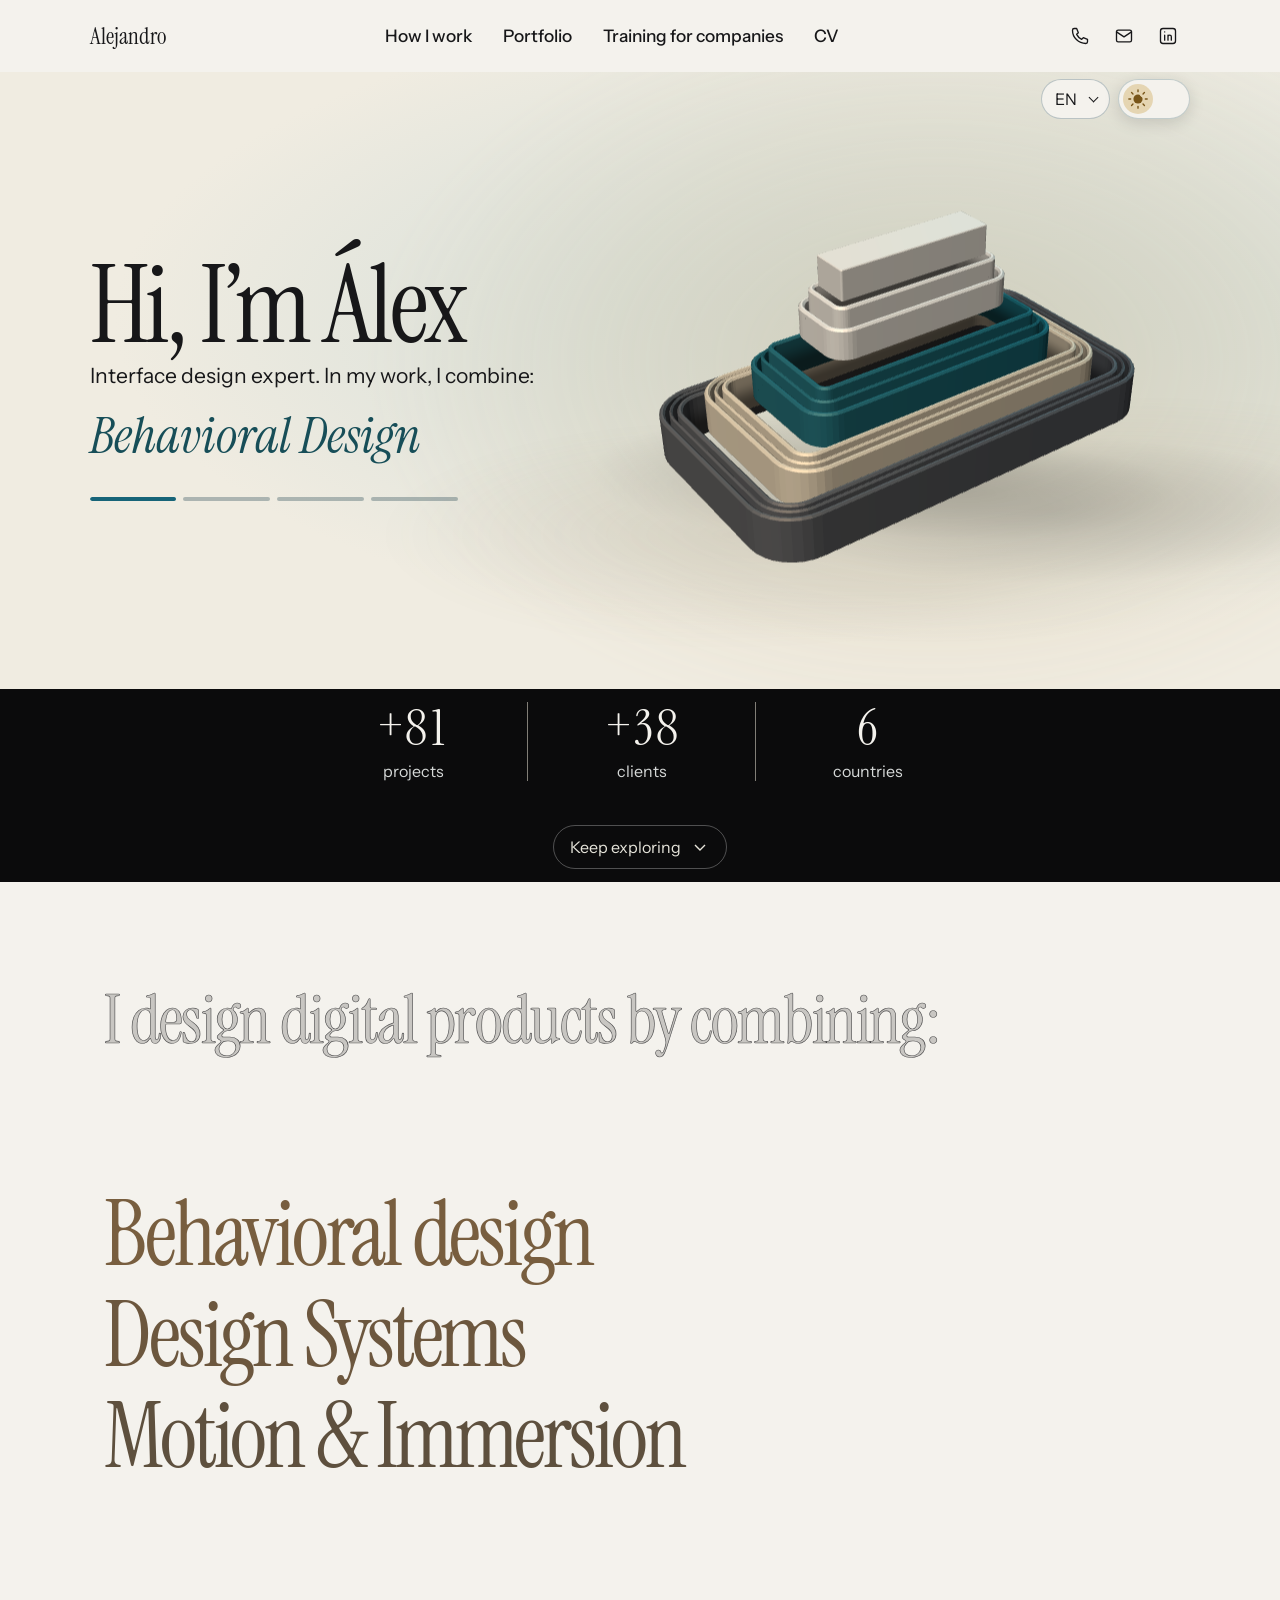
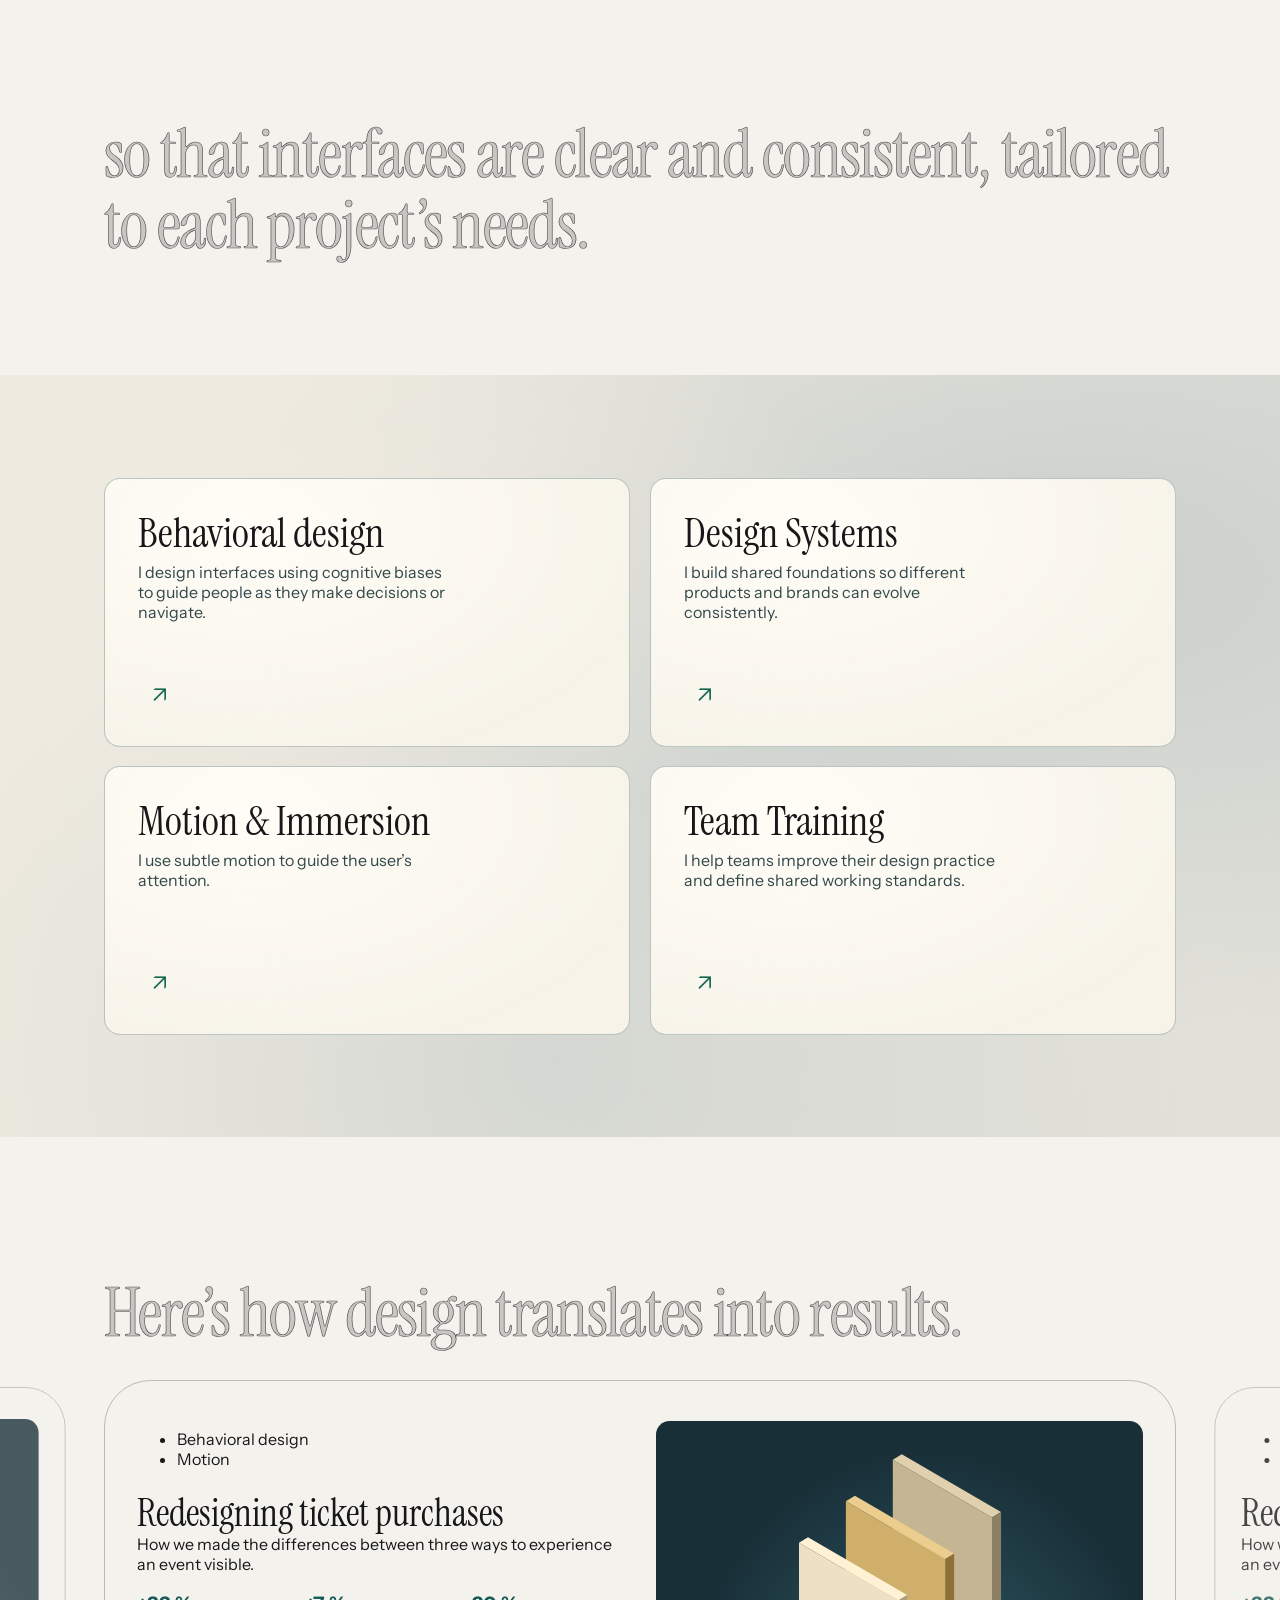
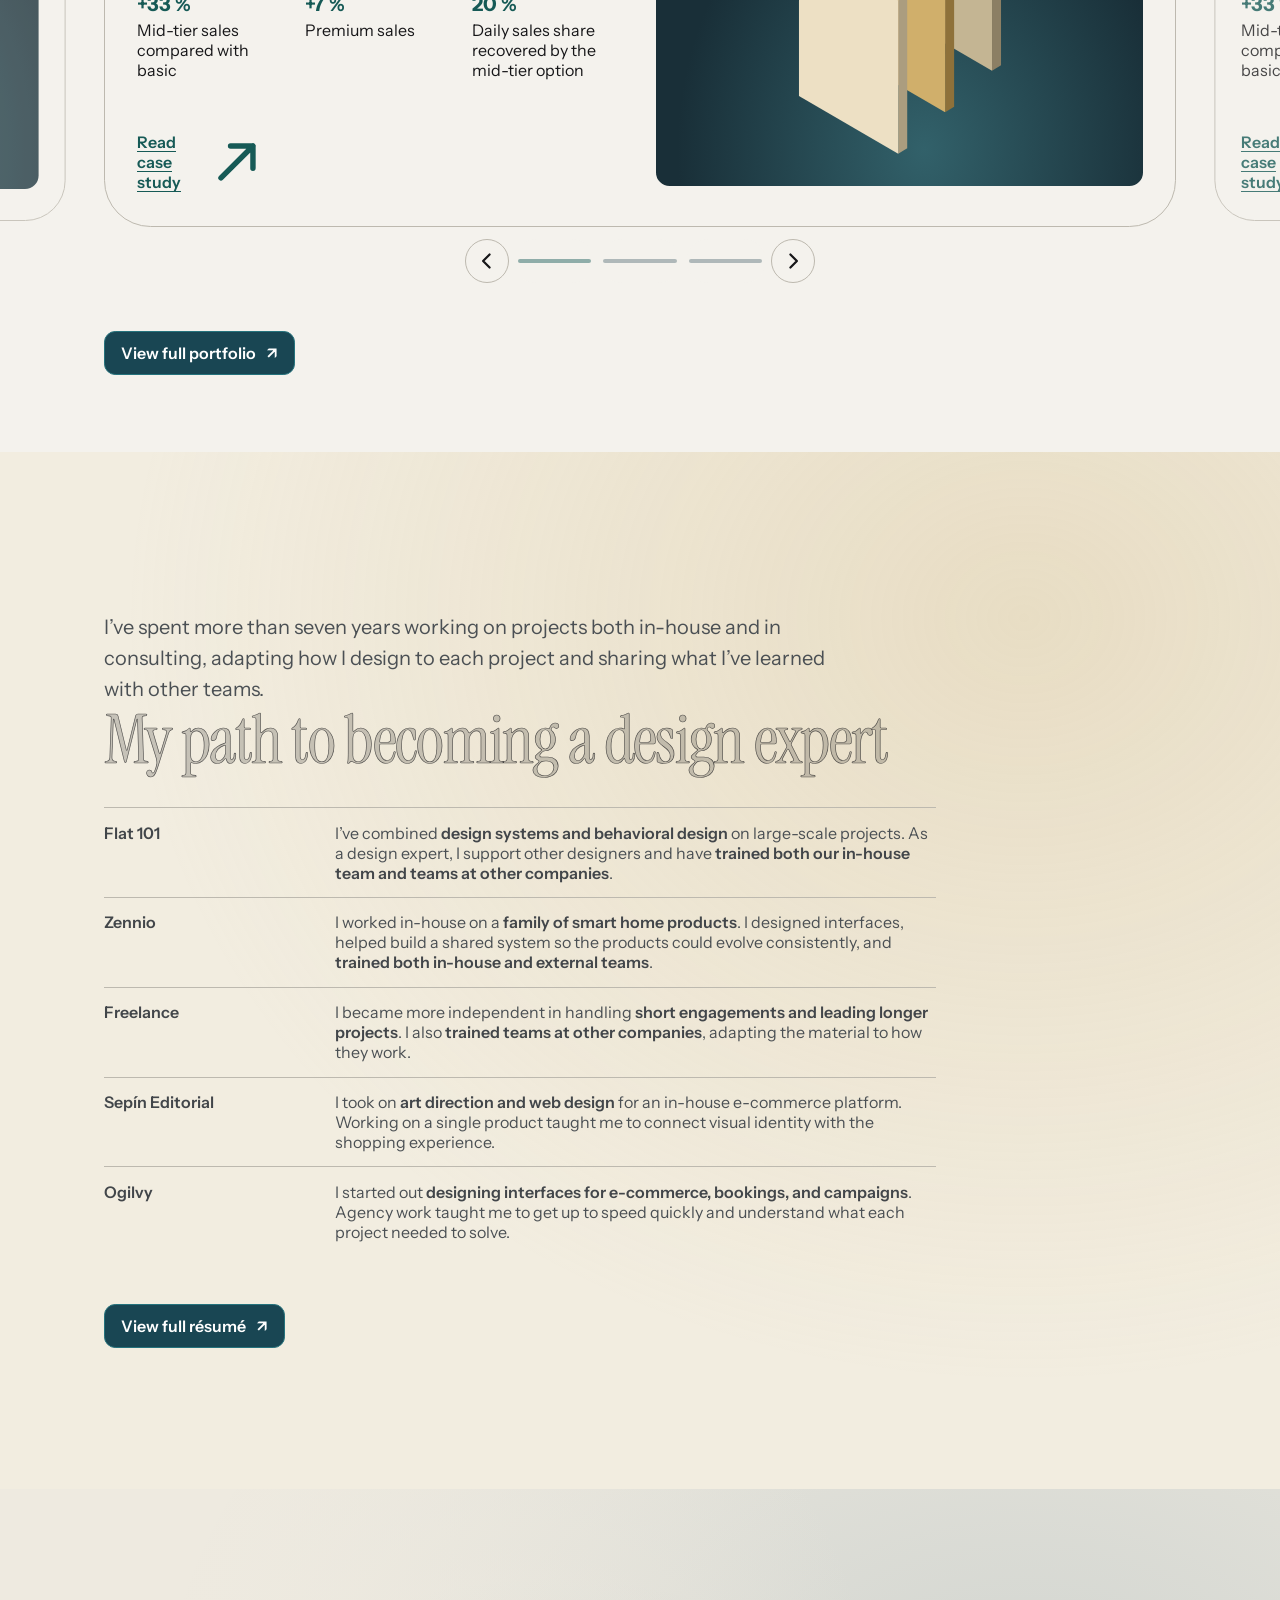
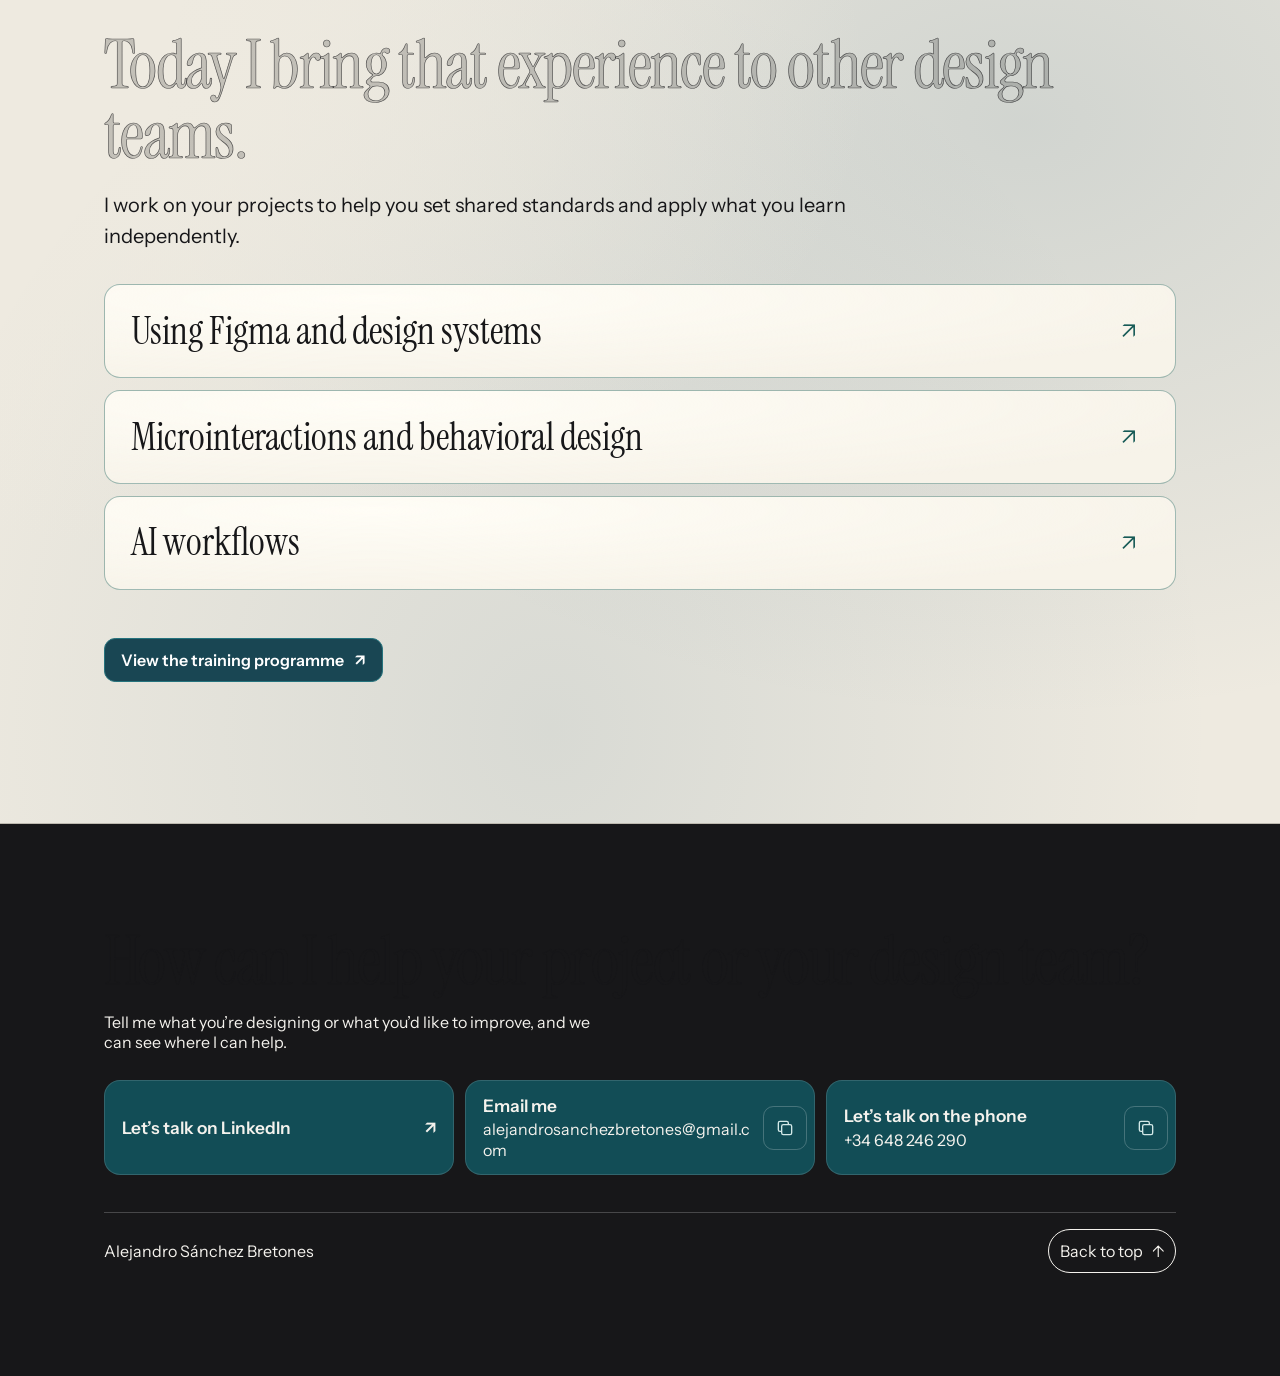
==== commit 4d903bd5: "Align case card typography and set a 16px text floor" ====
--- a/index.html
+++ b/index.html
@@ -101,13 +101,13 @@
 .home-case-controls .hero-segment>span{background:var(--story-accent)}
 .home-case-metrics{display:flex;flex-wrap:wrap;gap:.6rem 1rem;margin:.65rem 0}
 .home-case-metrics div{flex:1 1 5rem}
-.home-case-metrics dt{font-weight:700;color:var(--story-accent)}
-.home-case-metrics dd{margin:0;font-size:.8rem}
+.home-case-metrics dt{font-size:1.25rem;font-weight:700;color:var(--story-accent)}
+.home-case-metrics dd{margin:.2rem 0 0;font-size:1rem}
 @media(prefers-reduced-motion:reduce){.home-case-grid[data-ready] .home-case{transition:none}}
 .home-case>.home-case-art{grid-column:2;grid-row:1;min-width:0;align-self:center;width:100%}
 .home-case>div:last-child{grid-column:1;grid-row:1}
 .home-case>div:last-child{display:flex;flex-direction:column;align-items:flex-start;gap:.5rem}
-.home-case-link{margin-top:auto;padding-top:calc(.5rem + 24px);color:var(--story-accent);font-weight:600;text-underline-offset:.2em}
+.home-case-link{display:inline-flex;align-items:center;gap:.5rem;margin-top:auto;padding-top:calc(.5rem + 24px);color:var(--story-accent);font-weight:600;text-underline-offset:.2em}
 @media(max-width:700px){
   .home-profile .cv-profile-disciplines{left:auto;width:auto;margin-inline:0;justify-items:start;text-align:left}
   .home-profile .cv-profile-disciplines [data-profile-slide]{white-space:normal}
@@ -166,7 +166,7 @@
 html[lang=en] main span[lang=es],html:not([lang=en]) main span[lang=en],html[lang=en] .site-footer span[lang=es],html:not([lang=en]) .site-footer span[lang=en]{display:none}
 
 .training-band .home-training-preview{display:block;padding:var(--training-card-padding);border:1px solid var(--training-rule);border-radius:calc(var(--action-radius) + var(--training-card-padding));background:var(--training-surface)}
-.home-training-preview h3{font:400 clamp(1.6rem,3vw,2.6rem)/1.06 var(--display);margin:0}
+.home-training-preview h3,.home-case h3{font:400 clamp(1.6rem,3vw,2.6rem)/1.06 var(--display);margin:0}
 .training-band .home-training-preview{display:flex;align-items:center;justify-content:space-between;gap:1rem;color:inherit;text-decoration:none}
 .training-preview-arrow{display:grid;place-items:center;flex:none;width:2.6rem;height:2.25rem;border:1px solid transparent;border-radius:999px;color:var(--training-accent);font-size:1.45rem}
 .training-band .home-training-preview:is(:hover,:focus-visible){border-color:#74c3b1}
@@ -184,7 +184,7 @@
 [data-theme=dark] .training-band{background:radial-gradient(ellipse at 79% 15%,#24545c,transparent 72%),radial-gradient(ellipse at 12% 88%,#173e48,transparent 65%),#171719}
 .site-footer#contacto{border-top:1px solid var(--line)}
 </style>
-<link rel="stylesheet" href="portfolio.css?v=gallery-snap">
+<link rel="stylesheet" href="portfolio.css?v=type-floor">
 <link rel="stylesheet" href="curriculum/cv.css?v=profile-desktop-spacing">
 <script defer src="curriculum/profile-scroll.js?v=profile-headlines"></script>
 <script defer src="portfolio-interactions.js?v=home-finish"></script>
@@ -411,11 +411,11 @@
       </g>
     </svg></div>
       <div>
-        <span class="home-case-category">Behavioral design</span>
-        <h3><span lang="es">Rediseño de la compra de entradas</span><span lang="en">Redesigning ticket purchases</span></h3>
-        <p><span lang="es">Cómo hicimos visibles las diferencias entre tres formas de vivir un evento.</span><span lang="en">How we made the differences between three ways to experience an event visible.</span></p>
+        <ul class="home-case-tags"><li>Behavioral design</li><li>Motion</li></ul>
+        <div class="home-case-intro"><h3><span lang="es">Rediseño de la compra de entradas</span><span lang="en">Redesigning ticket purchases</span></h3>
+        <p><span lang="es">Cómo hicimos visibles las diferencias entre tres formas de vivir un evento.</span><span lang="en">How we made the differences between three ways to experience an event visible.</span></p></div>
         <dl class="home-case-metrics"><div><dt>+33 %</dt><dd><span lang="es">Ventas de la opción intermedia frente a la básica</span><span lang="en">Mid-tier sales compared with basic</span></dd></div><div><dt>+7 %</dt><dd><span lang="es">Ventas de la opción Premium</span><span lang="en">Premium sales</span></dd></div><div><dt>20 %</dt><dd><span lang="es">Cuota diaria de ventas recuperada por la opción intermedia</span><span lang="en">Daily sales share recovered by the mid-tier option</span></dd></div></dl>
-        <a class="home-case-link" href="./portfolio/compra-de-entradas/"><span lang="es">Leer caso</span><span lang="en">Read case study</span><span aria-hidden="true">↗</span></a>
+        <a class="home-case-link" href="./portfolio/compra-de-entradas/"><span lang="es">Leer caso</span><span lang="en">Read case study</span><svg viewBox="0 0 20 20" aria-hidden="true" fill="none" stroke="currentColor" stroke-width="1.7" stroke-linecap="round" stroke-linejoin="round"><path d="M5 15 15 5m-7 0h7v7"/></svg></a>
       </div>
     </article>
     <article class="home-case">
@@ -448,11 +448,11 @@
       </g>
     </svg></div>
       <div>
-        <span class="home-case-category">Behavioral design</span>
-        <h3><span lang="es">Rediseño de la compra de entradas</span><span lang="en">Redesigning ticket purchases</span></h3>
-        <p><span lang="es">Cómo hicimos visibles las diferencias entre tres formas de vivir un evento.</span><span lang="en">How we made the differences between three ways to experience an event visible.</span></p>
+        <ul class="home-case-tags"><li>Behavioral design</li><li>Motion</li></ul>
+        <div class="home-case-intro"><h3><span lang="es">Rediseño de la compra de entradas</span><span lang="en">Redesigning ticket purchases</span></h3>
+        <p><span lang="es">Cómo hicimos visibles las diferencias entre tres formas de vivir un evento.</span><span lang="en">How we made the differences between three ways to experience an event visible.</span></p></div>
         <dl class="home-case-metrics"><div><dt>+33 %</dt><dd><span lang="es">Ventas de la opción intermedia frente a la básica</span><span lang="en">Mid-tier sales compared with basic</span></dd></div><div><dt>+7 %</dt><dd><span lang="es">Ventas de la opción Premium</span><span lang="en">Premium sales</span></dd></div><div><dt>20 %</dt><dd><span lang="es">Cuota diaria de ventas recuperada por la opción intermedia</span><span lang="en">Daily sales share recovered by the mid-tier option</span></dd></div></dl>
-        <a class="home-case-link" href="./portfolio/compra-de-entradas/"><span lang="es">Leer caso</span><span lang="en">Read case study</span><span aria-hidden="true">↗</span></a>
+        <a class="home-case-link" href="./portfolio/compra-de-entradas/"><span lang="es">Leer caso</span><span lang="en">Read case study</span><svg viewBox="0 0 20 20" aria-hidden="true" fill="none" stroke="currentColor" stroke-width="1.7" stroke-linecap="round" stroke-linejoin="round"><path d="M5 15 15 5m-7 0h7v7"/></svg></a>
       </div>
     </article>
     <article class="home-case">
@@ -485,11 +485,11 @@
       </g>
     </svg></div>
       <div>
-        <span class="home-case-category">Behavioral design</span>
-        <h3><span lang="es">Rediseño de la compra de entradas</span><span lang="en">Redesigning ticket purchases</span></h3>
-        <p><span lang="es">Cómo hicimos visibles las diferencias entre tres formas de vivir un evento.</span><span lang="en">How we made the differences between three ways to experience an event visible.</span></p>
+        <ul class="home-case-tags"><li>Behavioral design</li><li>Motion</li></ul>
+        <div class="home-case-intro"><h3><span lang="es">Rediseño de la compra de entradas</span><span lang="en">Redesigning ticket purchases</span></h3>
+        <p><span lang="es">Cómo hicimos visibles las diferencias entre tres formas de vivir un evento.</span><span lang="en">How we made the differences between three ways to experience an event visible.</span></p></div>
         <dl class="home-case-metrics"><div><dt>+33 %</dt><dd><span lang="es">Ventas de la opción intermedia frente a la básica</span><span lang="en">Mid-tier sales compared with basic</span></dd></div><div><dt>+7 %</dt><dd><span lang="es">Ventas de la opción Premium</span><span lang="en">Premium sales</span></dd></div><div><dt>20 %</dt><dd><span lang="es">Cuota diaria de ventas recuperada por la opción intermedia</span><span lang="en">Daily sales share recovered by the mid-tier option</span></dd></div></dl>
-        <a class="home-case-link" href="./portfolio/compra-de-entradas/"><span lang="es">Leer caso</span><span lang="en">Read case study</span><span aria-hidden="true">↗</span></a>
+        <a class="home-case-link" href="./portfolio/compra-de-entradas/"><span lang="es">Leer caso</span><span lang="en">Read case study</span><svg viewBox="0 0 20 20" aria-hidden="true" fill="none" stroke="currentColor" stroke-width="1.7" stroke-linecap="round" stroke-linejoin="round"><path d="M5 15 15 5m-7 0h7v7"/></svg></a>
       </div>
     </article>
     </div>
--- a/portfolio.css
+++ b/portfolio.css
@@ -1,5 +1,6 @@
 :root{--paper:#f4f2ed;--ink:#171719;--petrol:#124d56;--line:#c9c5bc;--display:"Instrument Serif",Georgia,serif;--header-padding:clamp(1.35rem,5vw,5rem);--reading-padding:clamp(1.35rem,5vw,5rem);--reading-width:75rem;--gutter:var(--header-padding)}
 *{box-sizing:border-box}
+small{font-size:max(1rem,.833em)}
 body.detail{margin:0;background:var(--paper);color:var(--ink);font-family:"Instrument Sans",system-ui,sans-serif;line-height:1.5}
 .detail h1,.detail h2,.detail h3,.detail p{margin:0}
 .detail a,.site-footer a{color:inherit;text-underline-offset:.23em}
@@ -67,7 +68,7 @@
 .site-header{position:sticky;top:0;z-index:10;display:flex;justify-content:space-between;align-items:center;flex-wrap:wrap;gap:.55rem 1.4rem;padding:.88rem var(--gutter);background:#171719;color:#f4f2ed}
 .site-header .site-name{font:400 clamp(1.22rem,1.8vw,1.54rem)/1.05 var(--display);text-decoration:none;color:inherit}
 .site-header nav{display:flex;justify-content:center;gap:clamp(.7rem,1.8vw,1.55rem);flex-wrap:wrap}
-.site-header nav a{font:500 clamp(.93rem,1.35vw,1.08rem)/1.4 "Instrument Sans",system-ui,sans-serif;color:inherit;text-decoration:none}
+.site-header nav a{font:500 clamp(1rem,1.35vw,1.08rem)/1.4 "Instrument Sans",system-ui,sans-serif;color:inherit;text-decoration:none}
 .site-header nav a:hover{text-decoration:underline}
 @media(max-width:570px){.site-header{justify-content:center;text-align:center;padding-block:.65rem}}
 .demo-tool{padding:clamp(1rem,2.6vw,2rem);background:#fffdf6;border:1px solid #c9c5bc;border-radius:1rem;min-width:0}
@@ -127,7 +128,7 @@
 .contact-item{min-width:0;position:relative;display:flex;flex-direction:column;align-items:flex-start;border-radius:.85rem;background:#124d56;border:1px solid #ffffff22}
 .contact-item a{width:100%;min-height:3.25rem;background:transparent;border:0;border-radius:.85rem .85rem 0 0;font-size:clamp(1rem,1.35vw,1.12rem)}
 .contact-value{overflow-wrap:anywhere;user-select:text;-webkit-user-select:text}
-.contact-copy{margin:0 .9rem .65rem;min-height:36px;border:1px solid #ffffff60;border-radius:999px;background:transparent;color:#f4f2ed;padding:.25rem .72rem;font:600 .78rem "Instrument Sans",system-ui,sans-serif;cursor:pointer}
+.contact-copy{margin:0 .9rem .65rem;min-height:36px;border:1px solid #ffffff60;border-radius:999px;background:transparent;color:#f4f2ed;padding:.25rem .72rem;font:600 1rem "Instrument Sans",system-ui,sans-serif;cursor:pointer}
 .contact-copy:hover{background:#ffffff22}
 .contact-copy:focus-visible{outline:2px solid #f4f2ed;outline-offset:3px}
 .site-footer .contact-status{margin:.55rem 0 0;font-size: 1rem}
@@ -246,7 +247,7 @@
 }
 
 
-.hero .tagline{font:400 clamp(.95rem,1.65vw,1.5rem)/1.25 "Instrument Sans",system-ui,sans-serif}
+.hero .tagline{font:400 clamp(1rem,1.65vw,1.5rem)/1.25 "Instrument Sans",system-ui,sans-serif}
 .hero-typed{display:block;min-height:1.22em;margin-top:.32em;color:#f4f2ed;font:italic 400 clamp(1.9rem,4vw,3.85rem)/1.16 var(--display)}
 .hero-specialties-reader{position:absolute;width:1px;height:1px;overflow:hidden;clip-path:inset(50%);white-space:nowrap}
 .system-track{stroke:#a7d2d6;stroke-opacity:.24}
@@ -719,7 +720,7 @@
 .contact-cards .contact-item{flex-direction:row;align-items:stretch}
 .contact-cards .contact-item>a{flex:1;min-width:0;border-radius:inherit;padding-inline-end:.25rem}
 .contact-cards .contact-label{min-width:0}
-.contact-cards .contact-value{display:block;margin-top:.2rem;font-size:.8rem;font-weight:400;line-height:1.3}
+.contact-cards .contact-value{display:block;margin-top:.2rem;font-size:1rem;font-weight:400;line-height:1.3}
 html[lang=en] .contact-label span[lang=es],html:not([lang=en]) .contact-label span[lang=en]{display:none}
 .contact-cards .contact-copy:not([hidden]){
   flex:0 0 44px;align-self:center;display:grid;place-items:center;width:44px;height:44px;
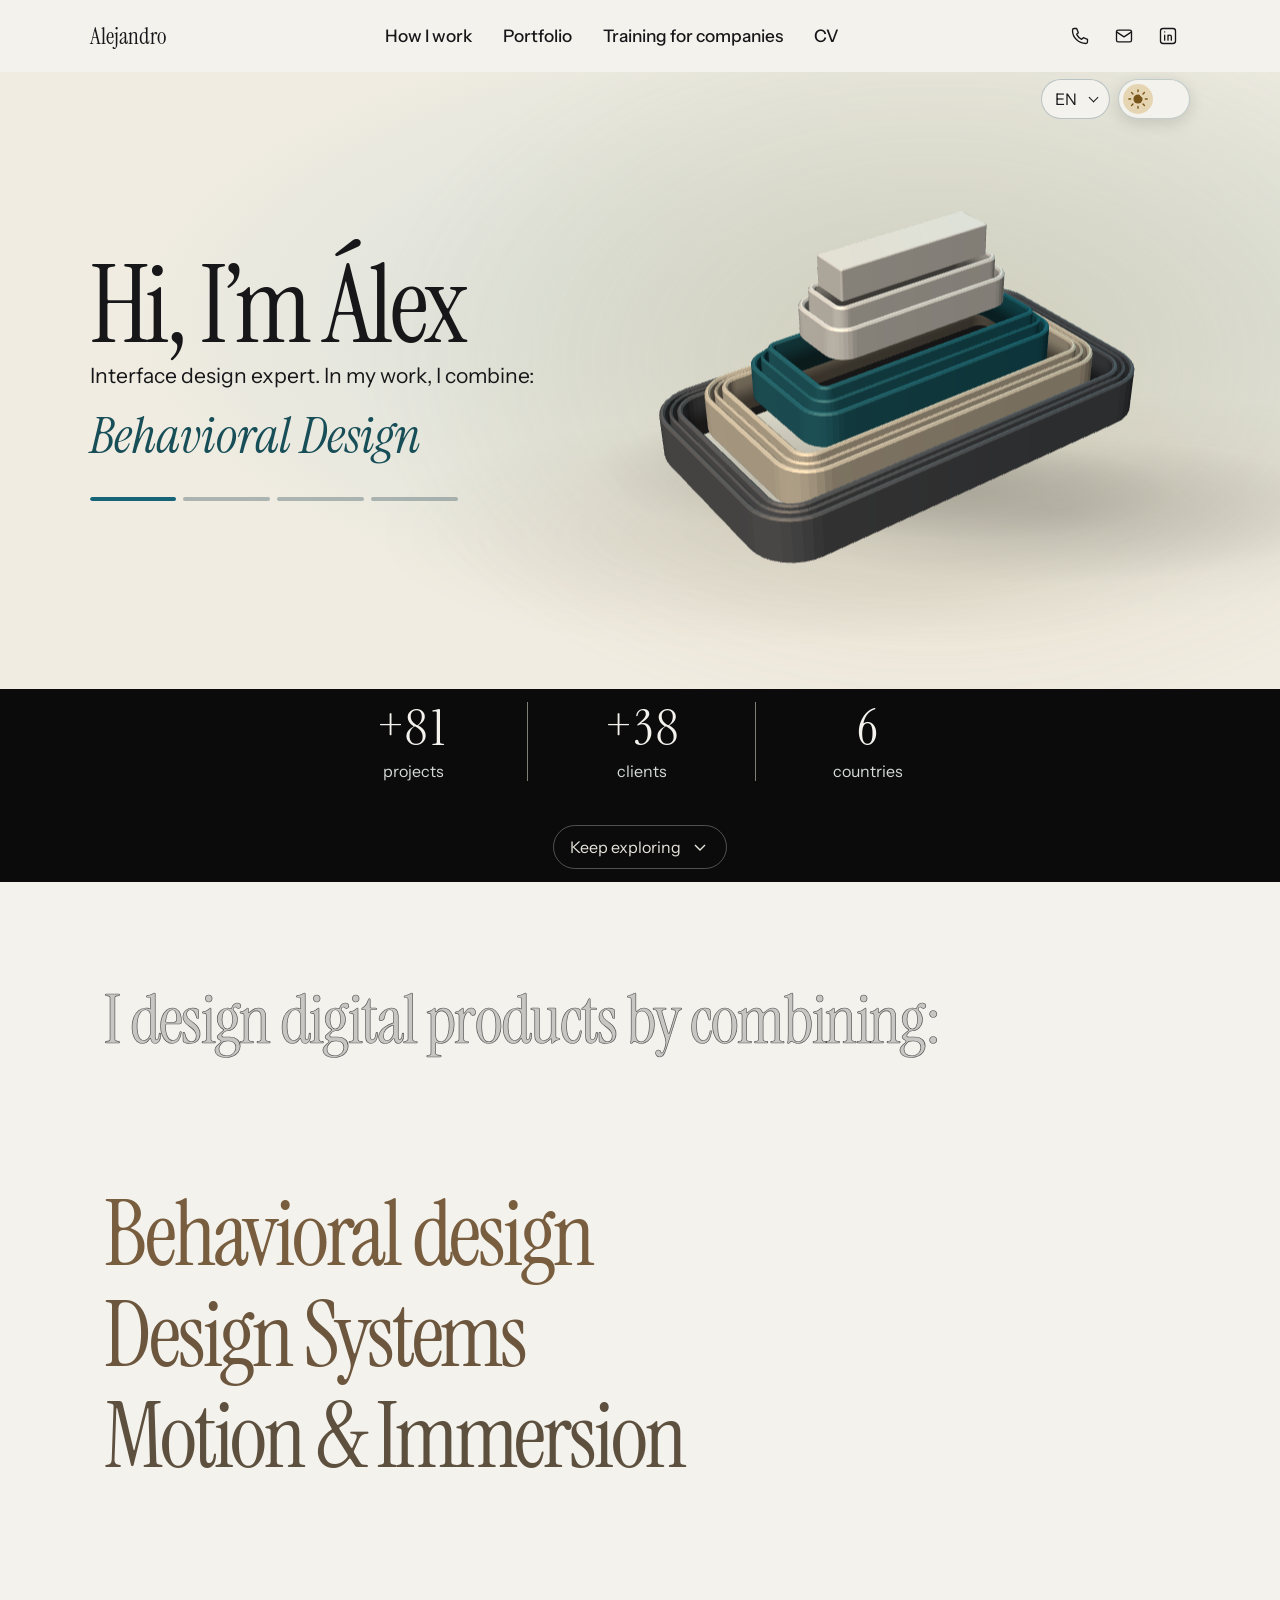
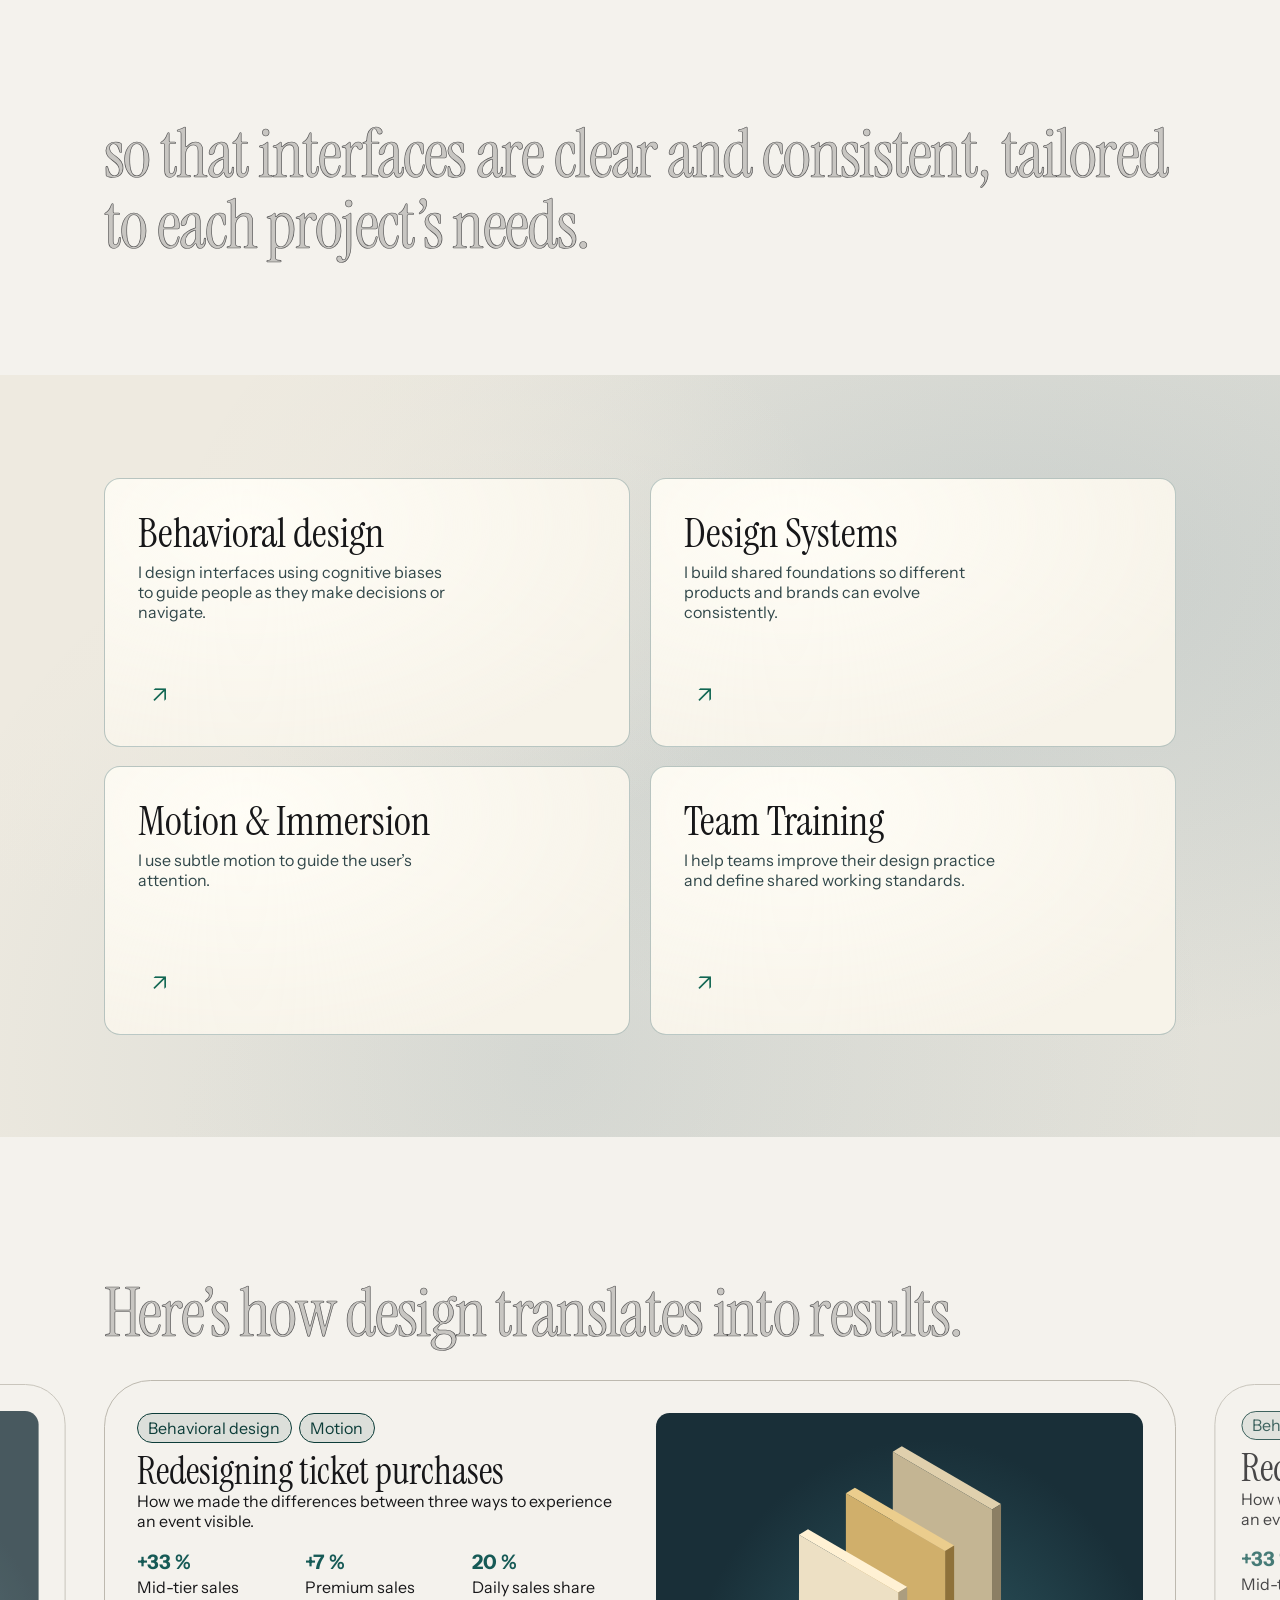
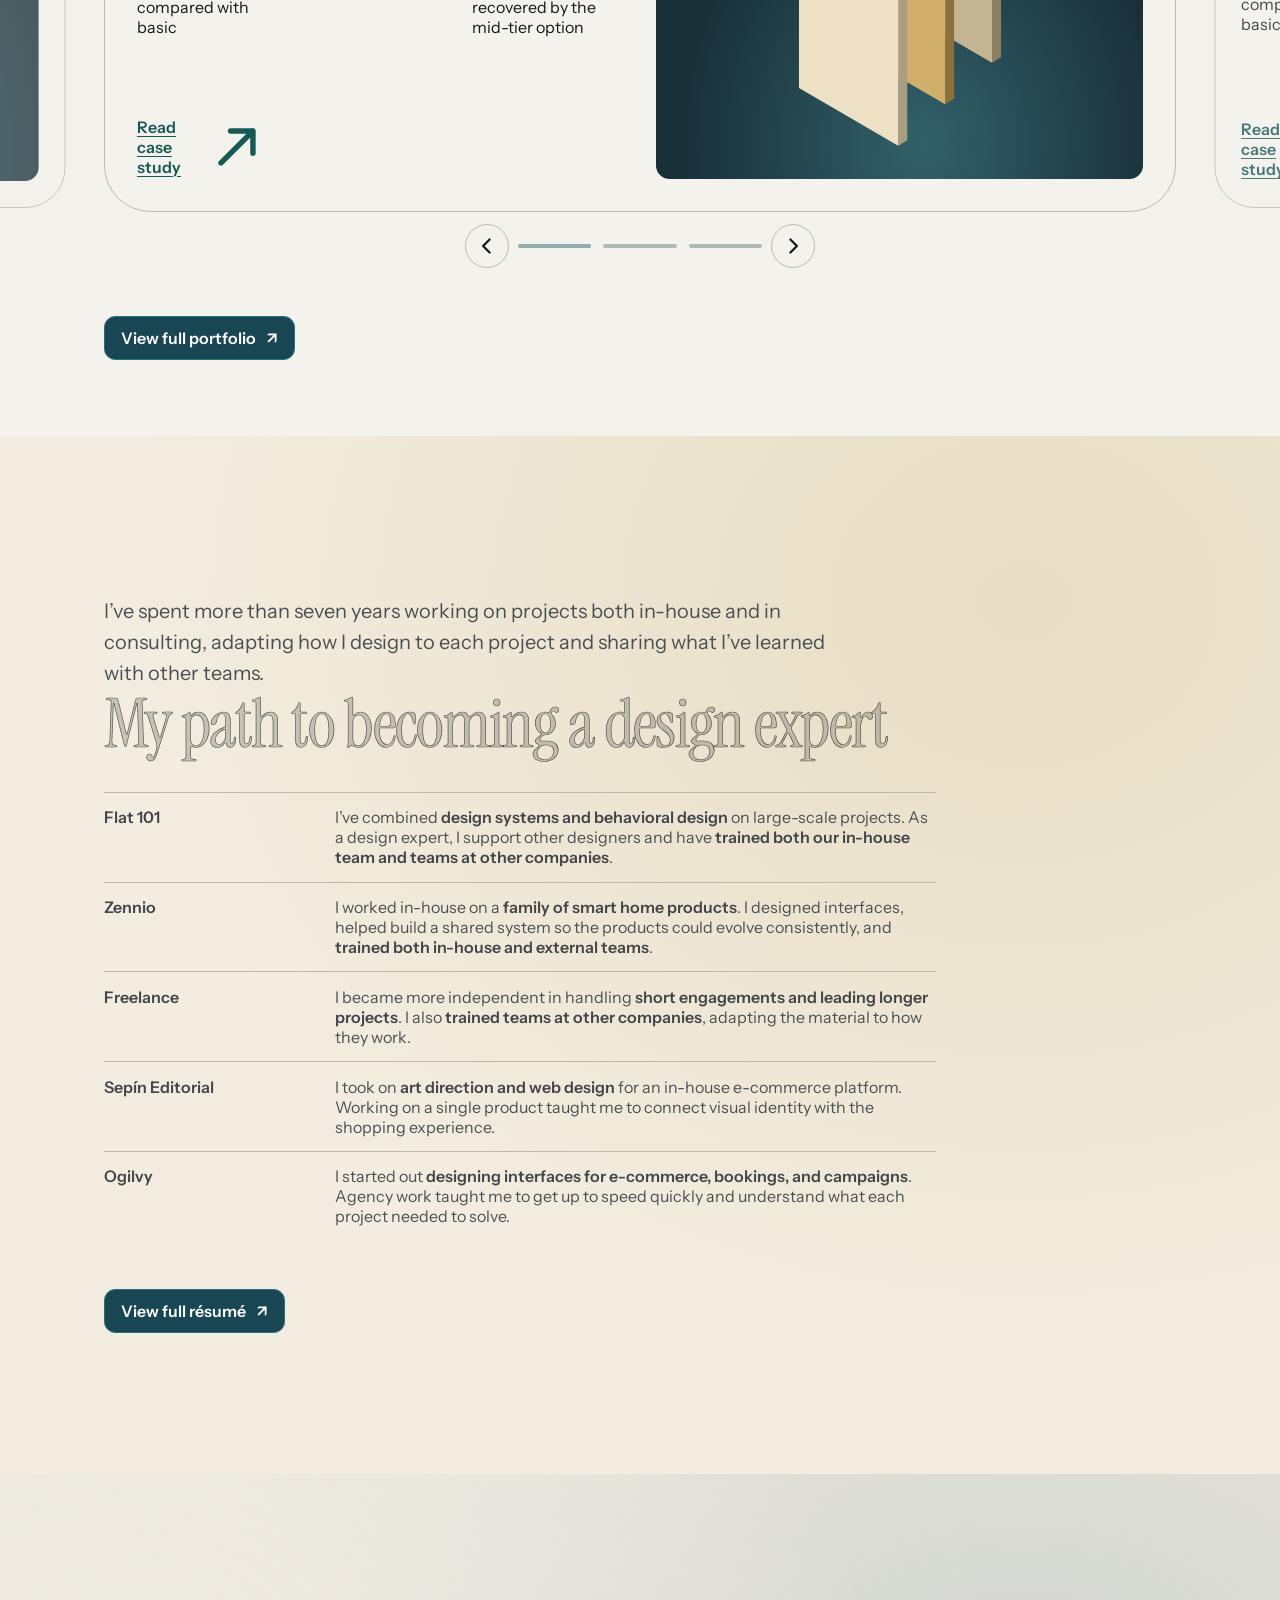
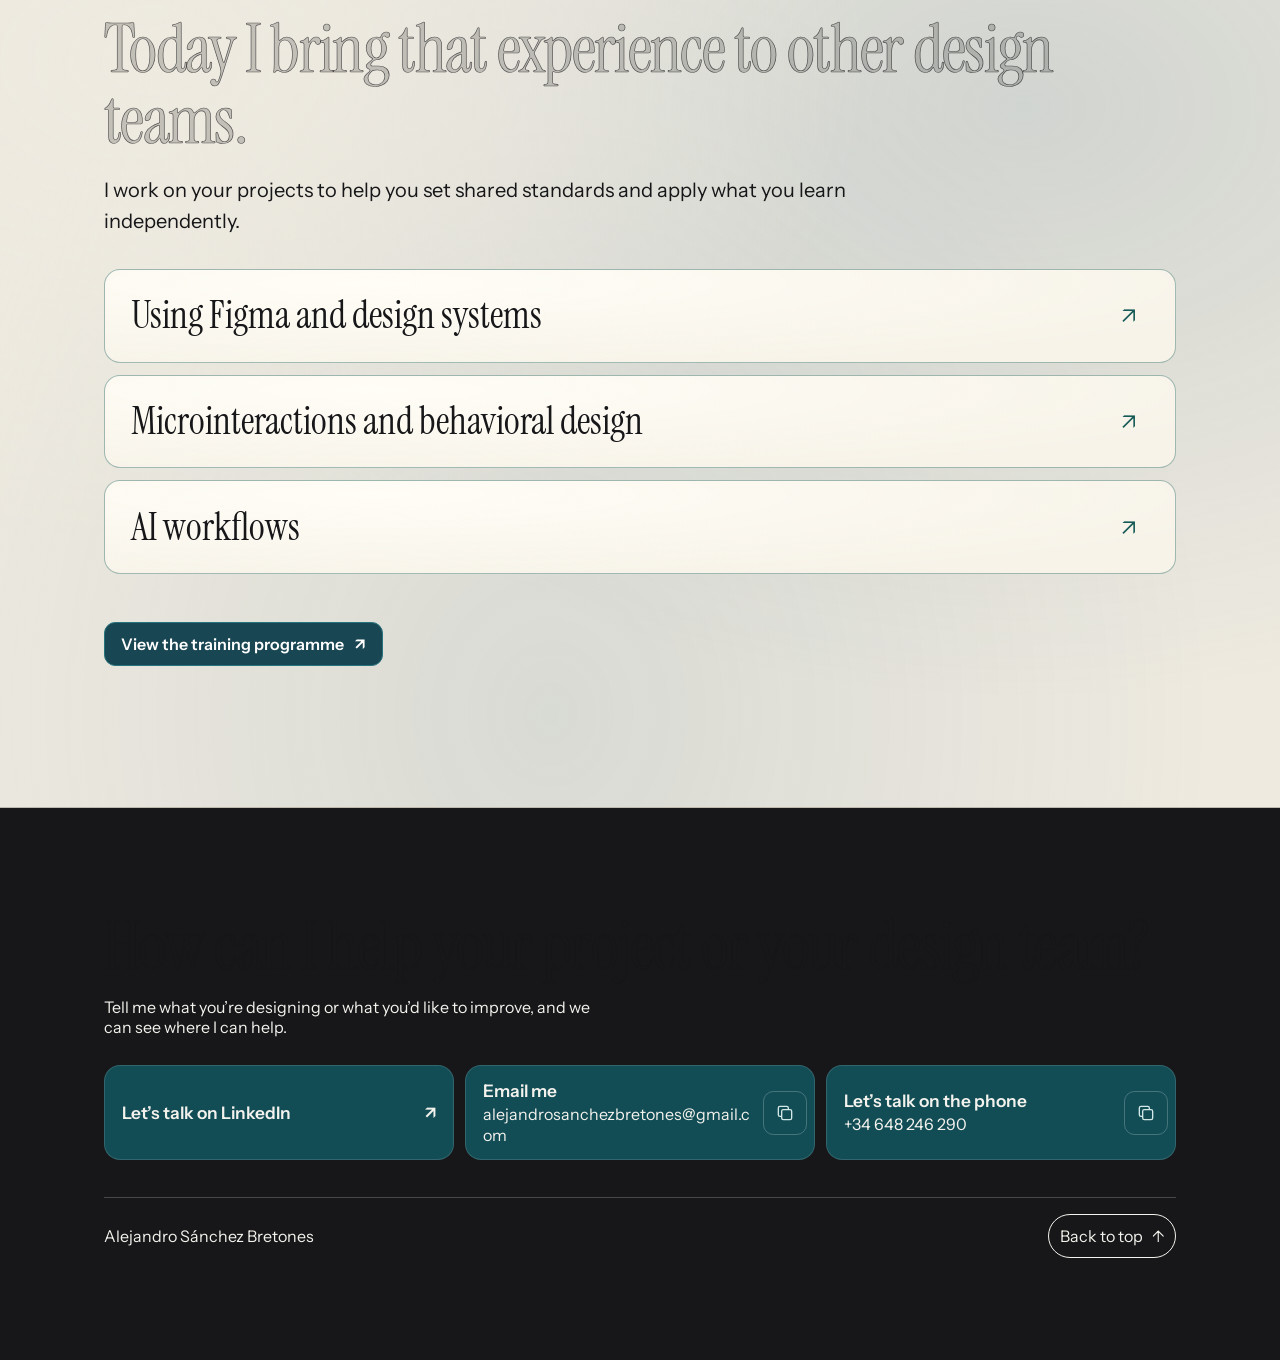
==== commit d0dfc2ea: "Style case pills and allow mobile swipe with visible neighboring cards" ====
--- a/index.html
+++ b/index.html
@@ -73,16 +73,23 @@
 
 .home-portfolio{padding-block-end:clamp(3rem,6vw,5rem)}
 .home-portfolio-band{overflow-x:clip}
-.home-case-grid{display:grid;align-items:center;overflow:visible;margin-top:2rem}
+.home-case-tags{display:flex;flex-wrap:wrap;gap:.45rem;list-style:none;margin:0;padding:0}
+.home-case-tags li{
+  padding:.2rem .65rem;border:1px solid currentColor;border-radius:999px;
+  color:var(--case-tag-ink);background:color-mix(in srgb,var(--case-tag-ink) 10%,transparent);
+  font-size:1rem;line-height:1.3;
+}
+.home-case-grid{--case-tag-ink:#0c3c38;--case-surface:#f4f2ed;display:grid;align-items:center;overflow:visible;margin-top:2rem}
+[data-theme=dark] .home-case-grid{--case-tag-ink:#4bd4cc;--case-surface:#202022}
 .home-case{
   --case-inset:clamp(1rem,2vw,2rem);--art-radius:.85rem;
   display:grid;grid-template-columns:repeat(2,minmax(0,1fr));gap:clamp(.75rem,3vw,2rem);
   min-width:0;padding:var(--case-inset);border:1px solid var(--line);
   border-radius:calc(var(--art-radius) + var(--case-inset) + 1px);
-  background:var(--page);min-height:clamp(19rem,30vw,24rem);
+  background:var(--case-surface);min-height:clamp(19rem,30vw,24rem);
 }
 .home-case-grid[data-ready] .home-case{
-  grid-area:1/1;width:100%;translate:calc(var(--case-offset,0) * (100% + clamp(1.75rem,3vw,2.75rem))) 0;
+  grid-area:1/1;width:100%;translate:calc(var(--case-offset,0) * (100% + var(--case-gap,clamp(1.75rem,3vw,2.75rem))) + var(--case-drag,0px)) 0;
   opacity:.78;transition:translate .6s ease,opacity .6s ease,padding .6s ease,min-height .6s ease,border-radius .6s ease,border-color .25s,box-shadow .25s;
 }
 .home-case-grid[data-ready] .home-case[data-current]{--case-inset:clamp(1.3rem,2.5vw,2.5rem);opacity:1;z-index:1;min-height:clamp(21.5rem,33vw,27rem)}
@@ -149,14 +156,19 @@
   .home-profile .scroll-heading>.scroll-heading-ink{display:none}
 }
 @media(max-width:700px){
-  .home-case-grid[data-ready]{
-    grid-auto-flow:column;grid-auto-columns:100%;gap:.75rem;padding: .45rem 6% .75rem;
-    overflow-x:auto;overscroll-behavior-inline:contain;scroll-snap-type:x mandatory;
-    scrollbar-width:none;
-  }
-  .home-case-grid[data-ready] .home-case{
-    grid-area:auto;translate:none;scroll-snap-align:center;scroll-snap-stop:always;
-  }
+  .home-case-grid[data-ready]{--case-gap:.75rem;justify-items:center;touch-action:pan-y pinch-zoom}
+  .home-case-grid[data-ready] .home-case{width:92%}
+  .home-case-grid[data-dragging] .home-case{transition:none}
+  .case-isometric-scene{transform:none;transition:none}
+}
+@media(max-width:700px) and (prefers-reduced-motion:no-preference){
+  .home-case-grid[data-changed] .home-case[data-current] .case-isometric-piece{
+    animation:case-piece-enter .38s ease-out both;
+    animation-delay:calc(.6s + var(--piece-stagger,0ms));
+  }
+  .case-isometric-object:nth-child(2){--piece-stagger:65ms}
+  .case-isometric-object:nth-child(3){--piece-stagger:130ms}
+  @keyframes case-piece-enter{from{opacity:0;transform:translateY(14px)}to{opacity:1;transform:translateY(0)}}
 }
 html[lang=en] #trayectoria span[lang=es],html:not([lang=en]) #trayectoria span[lang=en]{display:none}
 @media(max-width:480px){.career-list li{grid-template-columns:1fr;gap:.35rem}}
@@ -558,7 +570,7 @@
   const mobile = matchMedia("(max-width:700px)");
   const duration = 6500;
   let current = 0, visible = false, timer, progress;
-  let touching = false, settling = false, settleTimer;
+  let gesture;
 
   function stop() {
     clearTimeout(timer);
@@ -567,7 +579,7 @@
 
   function schedule() {
     stop();
-    if (!visible || reduced.matches || document.hidden || touching || settling ||
+    if (!visible || reduced.matches || document.hidden || gesture ||
         track.matches(":focus-within") || (!mobile.matches && track.matches(":hover"))) return;
     const fill = pages[current].querySelector(".hero-segment > span");
     progress = fill.animate([{transform:"scaleX(0)"},{transform:"scaleX(1)"}], duration);
@@ -579,7 +591,7 @@
     cards.forEach((card, i) => {
       const offset = (i - current + cards.length + 1) % cards.length - 1;
       const previous = Number(card.dataset.offset);
-      if (!mobile.matches && !reduced.matches && direction && Math.abs(previous - offset) > 1) {
+      if (!reduced.matches && direction && Math.abs(previous - offset) > 1) {
         const exiting = card.cloneNode(true);
         exiting.setAttribute("data-case-exit", "");
         exiting.setAttribute("aria-hidden", "true");
@@ -600,67 +612,51 @@
     });
   }
 
-  function centerDistance(card) {
-    const bounds = track.getBoundingClientRect();
-    const box = card.getBoundingClientRect();
-    return box.left + box.width / 2 - bounds.left - bounds.width / 2;
-  }
-
-  function settle() {
-    clearTimeout(settleTimer);
-    if (touching) return;
-    settleTimer = setTimeout(() => {
-      if (mobile.matches) {
-        const closest = cards.reduce((best, card, index) =>
-          Math.abs(centerDistance(card)) < Math.abs(centerDistance(cards[best])) ? index : best, 0);
-        setCurrent(closest);
-      }
-      settling = false;
-      schedule();
-    }, 150);
-  }
-
   function select(index, instant = false) {
     const next = (index + cards.length) % cards.length;
     const delta = (next - current + cards.length) % cards.length;
     const direction = delta === 0 ? 0 : delta === 1 ? 1 : -1;
     track.querySelectorAll("[data-case-exit]").forEach(card => card.remove());
+    if (direction && !instant) track.setAttribute("data-changed", "");
     setCurrent(next, instant ? 0 : direction);
-    if (mobile.matches) {
-      settling = true;
-      const distance = centerDistance(cards[current]);
-      track.scrollTo({
-        left: track.scrollLeft + distance,
-        behavior: instant || reduced.matches || Math.abs(distance) > track.clientWidth * 1.35 ? "instant" : "smooth"
-      });
-      settle();
+    schedule();
+  }
+
+  track.addEventListener("pointerdown", event => {
+    if (!mobile.matches || event.pointerType !== "touch" || !event.isPrimary) return;
+    gesture = {id:event.pointerId, x:event.clientX, y:event.clientY, distance:0, horizontal:false};
+    stop();
+  });
+  track.addEventListener("pointermove", event => {
+    if (!gesture || event.pointerId !== gesture.id) return;
+    const dx = event.clientX - gesture.x;
+    const dy = event.clientY - gesture.y;
+    if (!gesture.horizontal) {
+      if (Math.abs(dx) < 8 || Math.abs(dx) <= Math.abs(dy)) return;
+      gesture.horizontal = true;
+      track.setPointerCapture(event.pointerId);
+      track.setAttribute("data-dragging", "");
     }
-    schedule();
-  }
-
-  track.addEventListener("scroll", () => {
-    if (!mobile.matches) return;
-    settling = true;
-    stop();
-    settle();
-  }, {passive:true});
-  track.addEventListener("touchstart", () => {
-    if (!mobile.matches) return;
-    touching = true;
-    clearTimeout(settleTimer);
-    stop();
-  }, {passive:true});
-  for (const event of ["touchend","touchcancel"]) {
-    track.addEventListener(event, e => {
-      if (e.touches.length) return;
-      touching = false;
-      settle();
-    }, {passive:true});
+    gesture.distance = dx;
+    if (!reduced.matches) track.style.setProperty("--case-drag", dx * .85 + "px");
+  });
+  function finishGesture(event) {
+    if (!gesture || event.pointerId !== gesture.id) return;
+    const threshold = Math.min(72,track.clientWidth * .18);
+    const direction = event.type === "pointerup" && Math.abs(gesture.distance) >= threshold
+      ? -Math.sign(gesture.distance) : 0;
+    gesture = undefined;
+    track.removeAttribute("data-dragging");
+    select(current + direction);
+    track.style.removeProperty("--case-drag");
+  }
+  for (const event of ["pointerup","pointercancel","lostpointercapture"]) {
+    track.addEventListener(event, finishGesture);
   }
   mobile.addEventListener("change", () => {
-    touching = false;
-    settling = false;
-    clearTimeout(settleTimer);
+    gesture = undefined;
+    track.removeAttribute("data-dragging");
+    track.style.removeProperty("--case-drag");
     select(current, true);
   });
 
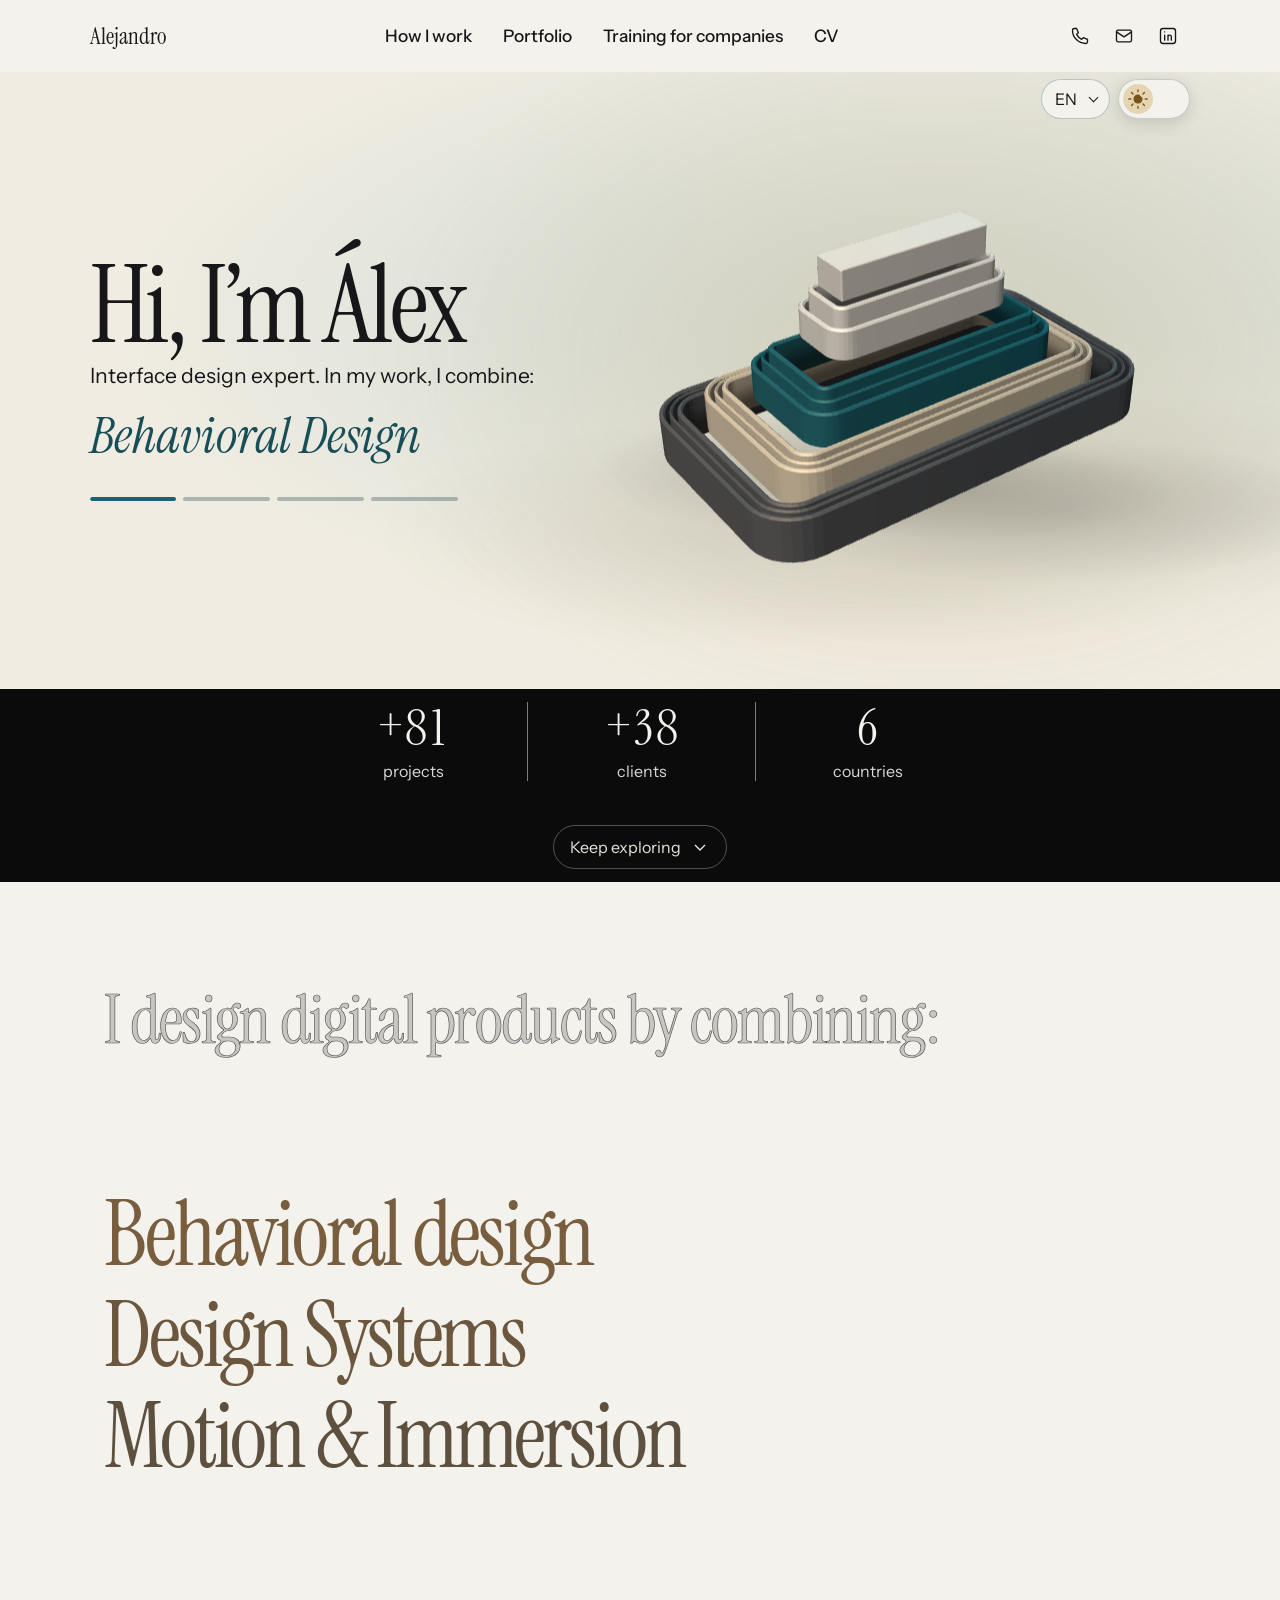
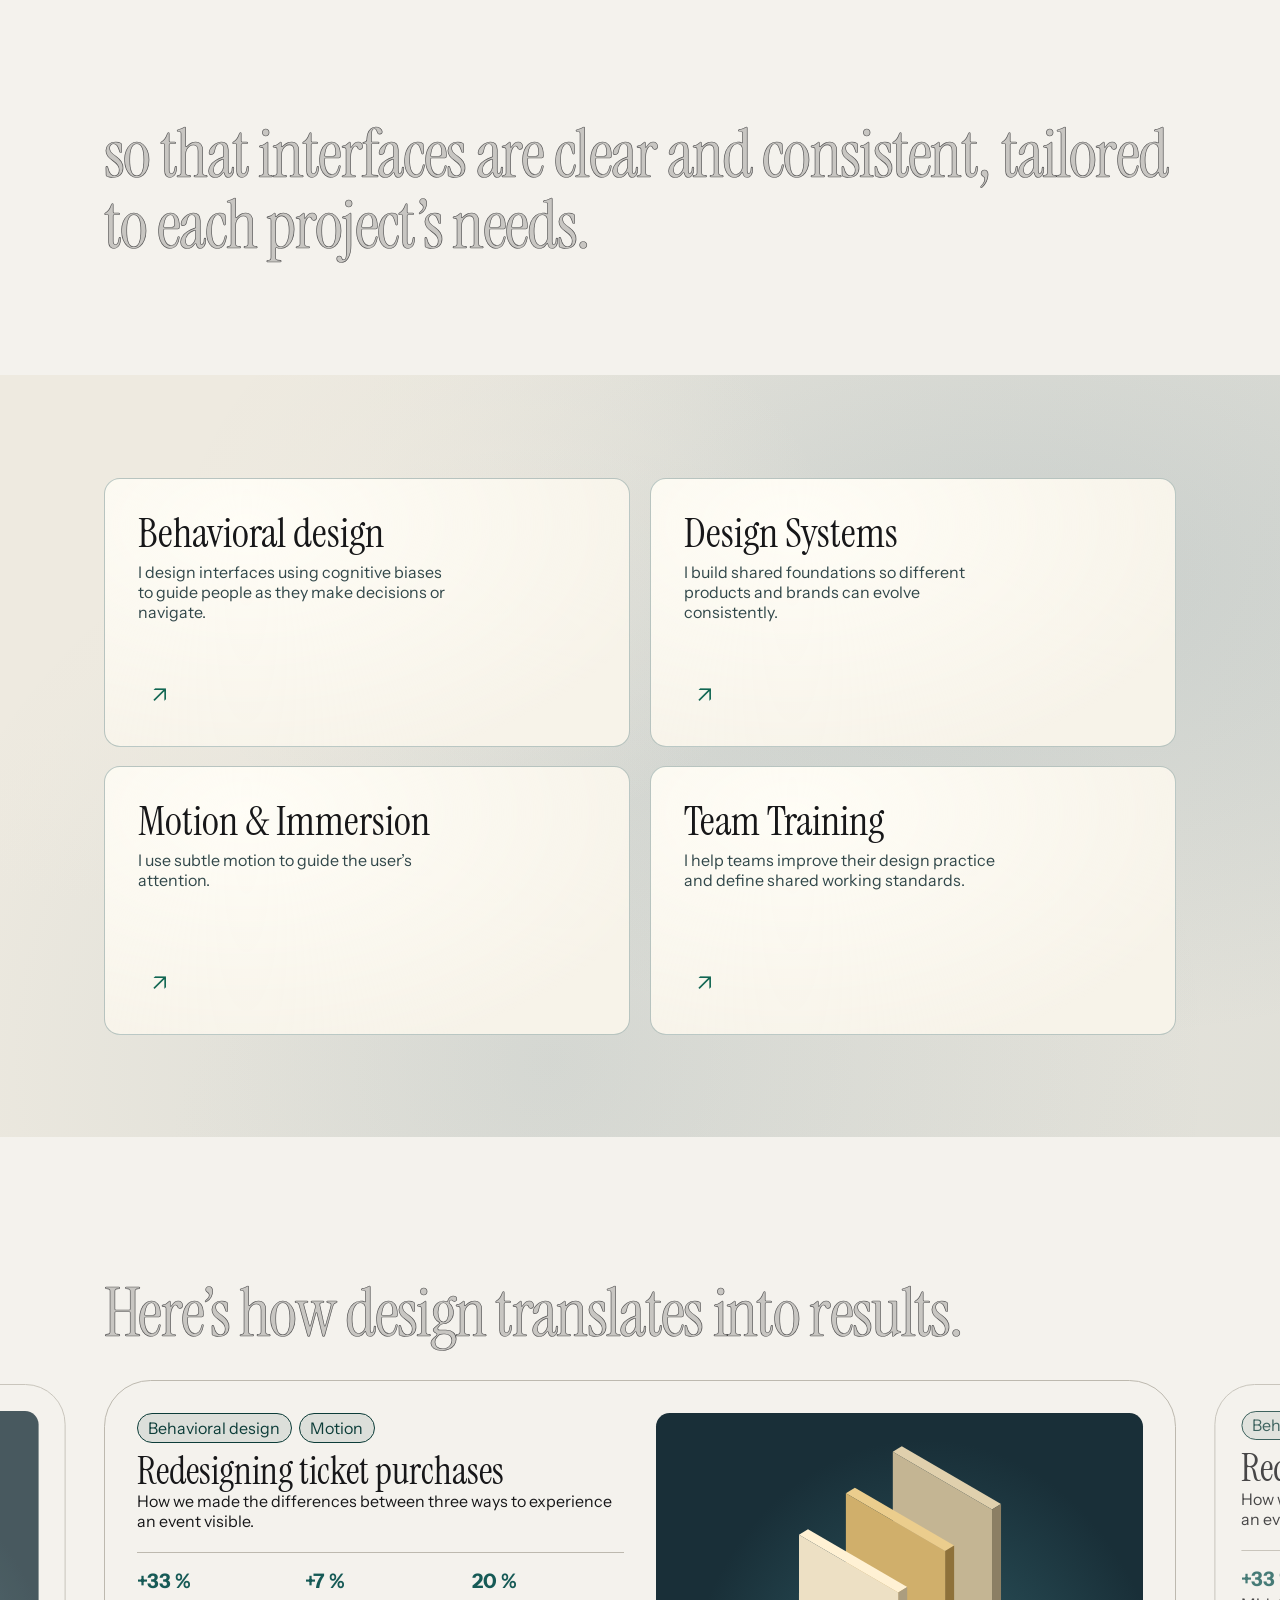
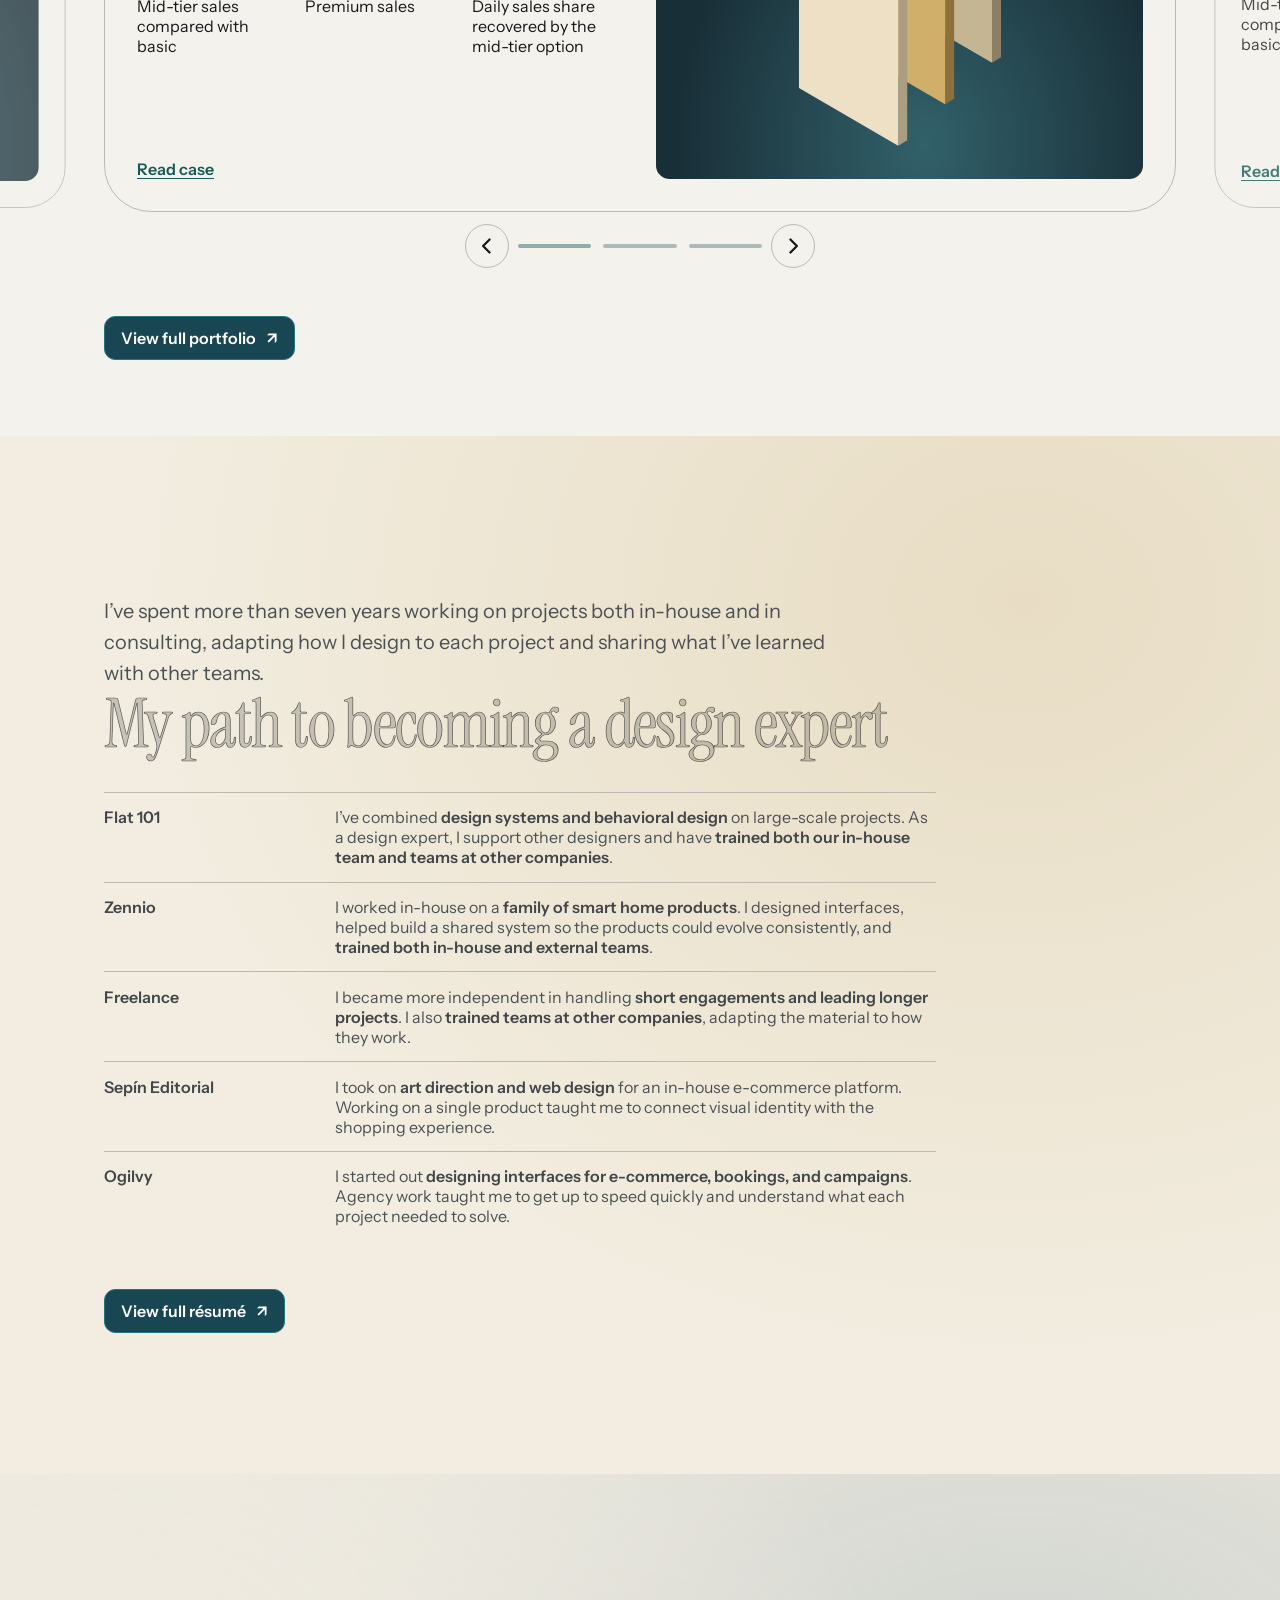
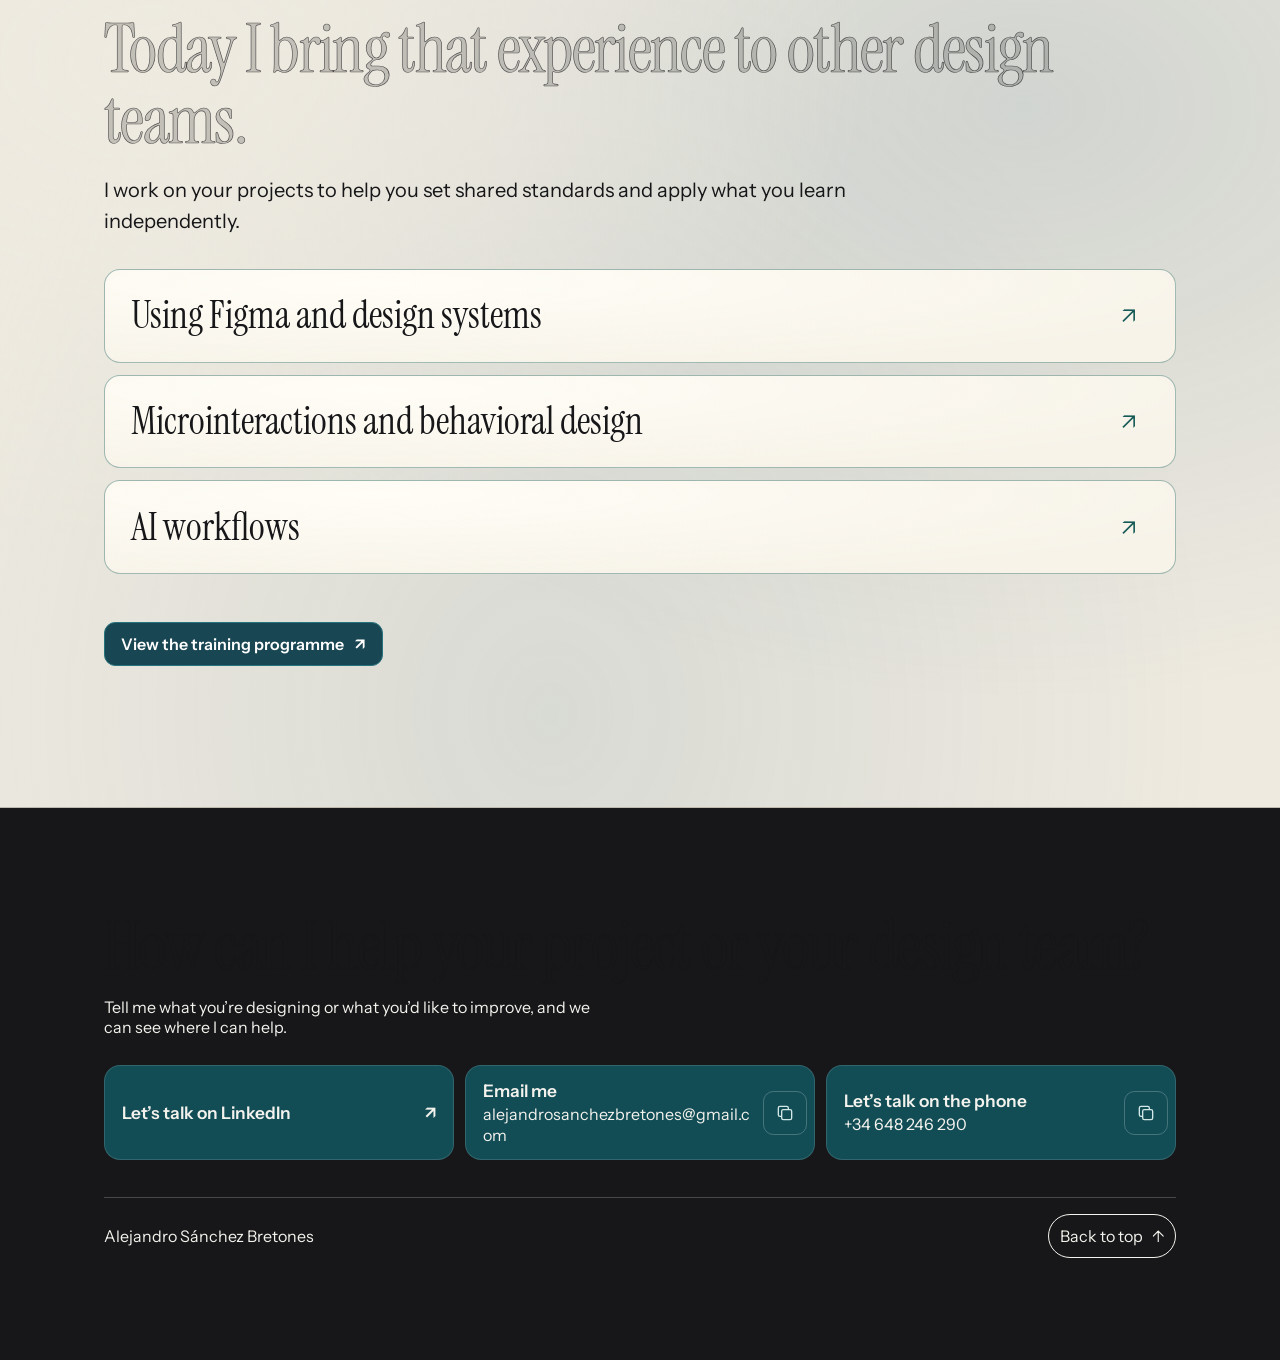
==== commit 84078aea: "Apply shared blue tags and refine case card spacing" ====
--- a/index.html
+++ b/index.html
@@ -74,13 +74,8 @@
 .home-portfolio{padding-block-end:clamp(3rem,6vw,5rem)}
 .home-portfolio-band{overflow-x:clip}
 .home-case-tags{display:flex;flex-wrap:wrap;gap:.45rem;list-style:none;margin:0;padding:0}
-.home-case-tags li{
-  padding:.2rem .65rem;border:1px solid currentColor;border-radius:999px;
-  color:var(--case-tag-ink);background:color-mix(in srgb,var(--case-tag-ink) 10%,transparent);
-  font-size:1rem;line-height:1.3;
-}
-.home-case-grid{--case-tag-ink:#0c3c38;--case-surface:#f4f2ed;display:grid;align-items:center;overflow:visible;margin-top:2rem}
-[data-theme=dark] .home-case-grid{--case-tag-ink:#4bd4cc;--case-surface:#202022}
+.home-case-grid{--case-surface:#f4f2ed;display:grid;align-items:center;overflow:visible;margin-top:2rem}
+[data-theme=dark] .home-case-grid{--case-surface:#202022}
 .home-case{
   --case-inset:clamp(1rem,2vw,2rem);--art-radius:.85rem;
   display:grid;grid-template-columns:repeat(2,minmax(0,1fr));gap:clamp(.75rem,3vw,2rem);
@@ -106,7 +101,7 @@
 .home-case-controls .hero-segment{background:color-mix(in srgb,currentColor 25%,transparent)}
 .home-case-controls [aria-current=true] .hero-segment{background:color-mix(in srgb,var(--story-accent) 45%,transparent)}
 .home-case-controls .hero-segment>span{background:var(--story-accent)}
-.home-case-metrics{display:flex;flex-wrap:wrap;gap:.6rem 1rem;margin:.65rem 0}
+.home-case-metrics{display:flex;flex-wrap:wrap;gap:.6rem 1rem;width:100%;margin:.8rem 0 .65rem;padding-top:1rem;border-top:1px solid var(--line)}
 .home-case-metrics div{flex:1 1 5rem}
 .home-case-metrics dt{font-size:1.25rem;font-weight:700;color:var(--story-accent)}
 .home-case-metrics dd{margin:.2rem 0 0;font-size:1rem}
@@ -114,7 +109,7 @@
 .home-case>.home-case-art{grid-column:2;grid-row:1;min-width:0;align-self:center;width:100%}
 .home-case>div:last-child{grid-column:1;grid-row:1}
 .home-case>div:last-child{display:flex;flex-direction:column;align-items:flex-start;gap:.5rem}
-.home-case-link{display:inline-flex;align-items:center;gap:.5rem;margin-top:auto;padding-top:calc(.5rem + 24px);color:var(--story-accent);font-weight:600;text-underline-offset:.2em}
+.home-case-link{display:inline-flex;align-items:center;gap:.5rem;white-space:nowrap;margin-top:auto;padding-top:calc(.5rem + 24px);color:var(--story-accent);font-weight:600;text-underline-offset:.2em}
 @media(max-width:700px){
   .home-profile .cv-profile-disciplines{left:auto;width:auto;margin-inline:0;justify-items:start;text-align:left}
   .home-profile .cv-profile-disciplines [data-profile-slide]{white-space:normal}
@@ -196,8 +191,8 @@
 [data-theme=dark] .training-band{background:radial-gradient(ellipse at 79% 15%,#24545c,transparent 72%),radial-gradient(ellipse at 12% 88%,#173e48,transparent 65%),#171719}
 .site-footer#contacto{border-top:1px solid var(--line)}
 </style>
-<link rel="stylesheet" href="portfolio.css?v=type-floor">
-<link rel="stylesheet" href="curriculum/cv.css?v=profile-desktop-spacing">
+<link rel="stylesheet" href="portfolio.css?v=shared-tags">
+<link rel="stylesheet" href="curriculum/cv.css?v=shared-tags">
 <script defer src="curriculum/profile-scroll.js?v=profile-headlines"></script>
 <script defer src="portfolio-interactions.js?v=home-finish"></script>
 <script src="site-preferences.js?v=floating-prefs"></script>
@@ -427,7 +422,7 @@
         <div class="home-case-intro"><h3><span lang="es">Rediseño de la compra de entradas</span><span lang="en">Redesigning ticket purchases</span></h3>
         <p><span lang="es">Cómo hicimos visibles las diferencias entre tres formas de vivir un evento.</span><span lang="en">How we made the differences between three ways to experience an event visible.</span></p></div>
         <dl class="home-case-metrics"><div><dt>+33 %</dt><dd><span lang="es">Ventas de la opción intermedia frente a la básica</span><span lang="en">Mid-tier sales compared with basic</span></dd></div><div><dt>+7 %</dt><dd><span lang="es">Ventas de la opción Premium</span><span lang="en">Premium sales</span></dd></div><div><dt>20 %</dt><dd><span lang="es">Cuota diaria de ventas recuperada por la opción intermedia</span><span lang="en">Daily sales share recovered by the mid-tier option</span></dd></div></dl>
-        <a class="home-case-link" href="./portfolio/compra-de-entradas/"><span lang="es">Leer caso</span><span lang="en">Read case study</span><svg viewBox="0 0 20 20" aria-hidden="true" fill="none" stroke="currentColor" stroke-width="1.7" stroke-linecap="round" stroke-linejoin="round"><path d="M5 15 15 5m-7 0h7v7"/></svg></a>
+        <a class="home-case-link" href="./portfolio/compra-de-entradas/"><span lang="es">Leer caso</span><span lang="en">Read case</span><svg viewBox="0 0 20 20" aria-hidden="true" fill="none" stroke="currentColor" stroke-width="1.7" stroke-linecap="round" stroke-linejoin="round"><path d="M5 15 15 5m-7 0h7v7"/></svg></a>
       </div>
     </article>
     <article class="home-case">
@@ -464,7 +459,7 @@
         <div class="home-case-intro"><h3><span lang="es">Rediseño de la compra de entradas</span><span lang="en">Redesigning ticket purchases</span></h3>
         <p><span lang="es">Cómo hicimos visibles las diferencias entre tres formas de vivir un evento.</span><span lang="en">How we made the differences between three ways to experience an event visible.</span></p></div>
         <dl class="home-case-metrics"><div><dt>+33 %</dt><dd><span lang="es">Ventas de la opción intermedia frente a la básica</span><span lang="en">Mid-tier sales compared with basic</span></dd></div><div><dt>+7 %</dt><dd><span lang="es">Ventas de la opción Premium</span><span lang="en">Premium sales</span></dd></div><div><dt>20 %</dt><dd><span lang="es">Cuota diaria de ventas recuperada por la opción intermedia</span><span lang="en">Daily sales share recovered by the mid-tier option</span></dd></div></dl>
-        <a class="home-case-link" href="./portfolio/compra-de-entradas/"><span lang="es">Leer caso</span><span lang="en">Read case study</span><svg viewBox="0 0 20 20" aria-hidden="true" fill="none" stroke="currentColor" stroke-width="1.7" stroke-linecap="round" stroke-linejoin="round"><path d="M5 15 15 5m-7 0h7v7"/></svg></a>
+        <a class="home-case-link" href="./portfolio/compra-de-entradas/"><span lang="es">Leer caso</span><span lang="en">Read case</span><svg viewBox="0 0 20 20" aria-hidden="true" fill="none" stroke="currentColor" stroke-width="1.7" stroke-linecap="round" stroke-linejoin="round"><path d="M5 15 15 5m-7 0h7v7"/></svg></a>
       </div>
     </article>
     <article class="home-case">
@@ -501,7 +496,7 @@
         <div class="home-case-intro"><h3><span lang="es">Rediseño de la compra de entradas</span><span lang="en">Redesigning ticket purchases</span></h3>
         <p><span lang="es">Cómo hicimos visibles las diferencias entre tres formas de vivir un evento.</span><span lang="en">How we made the differences between three ways to experience an event visible.</span></p></div>
         <dl class="home-case-metrics"><div><dt>+33 %</dt><dd><span lang="es">Ventas de la opción intermedia frente a la básica</span><span lang="en">Mid-tier sales compared with basic</span></dd></div><div><dt>+7 %</dt><dd><span lang="es">Ventas de la opción Premium</span><span lang="en">Premium sales</span></dd></div><div><dt>20 %</dt><dd><span lang="es">Cuota diaria de ventas recuperada por la opción intermedia</span><span lang="en">Daily sales share recovered by the mid-tier option</span></dd></div></dl>
-        <a class="home-case-link" href="./portfolio/compra-de-entradas/"><span lang="es">Leer caso</span><span lang="en">Read case study</span><svg viewBox="0 0 20 20" aria-hidden="true" fill="none" stroke="currentColor" stroke-width="1.7" stroke-linecap="round" stroke-linejoin="round"><path d="M5 15 15 5m-7 0h7v7"/></svg></a>
+        <a class="home-case-link" href="./portfolio/compra-de-entradas/"><span lang="es">Leer caso</span><span lang="en">Read case</span><svg viewBox="0 0 20 20" aria-hidden="true" fill="none" stroke="currentColor" stroke-width="1.7" stroke-linecap="round" stroke-linejoin="round"><path d="M5 15 15 5m-7 0h7v7"/></svg></a>
       </div>
     </article>
     </div>
--- a/portfolio.css
+++ b/portfolio.css
@@ -18,7 +18,13 @@
 .detail .category{margin-bottom:1.2rem;font-size: 1rem;color:#d3d0c8}
 .detail .lead{margin-top:1.5rem;font-size:clamp(1.13rem,2vw,1.46rem);max-width:52ch}
 .detail .tags{list-style:none;padding:0;margin:1.5rem 0 0;display:flex;gap:.5rem;flex-wrap:wrap}
-.detail .tags li{padding:.35rem .75rem;border:1px solid #ffffff38;border-radius:999px;font-size: 1rem}
+:root{--tag-ink:#0c3c38}
+[data-theme=dark]{--tag-ink:#4bd4cc}
+:is(.tags,.cv-hero-tags,.home-case-tags,.cv-clients)>li:not(.cv-client-control){
+  padding:.2rem .65rem;border:1px solid currentColor;border-radius:999px;
+  color:var(--tag-ink);background:color-mix(in srgb,var(--tag-ink) 10%,transparent);
+  font-size:1rem;line-height:1.3;
+}
 .detail-section{padding-block:clamp(3.4rem,8vw,7rem)}
 .detail-section+.detail-section{border-top:1px solid var(--line)}
 .detail h2{font:400 clamp(2.7rem,5.5vw,4.7rem)/.95 var(--display);letter-spacing:-.02em;text-wrap:balance}
--- a/curriculum/cv.css
+++ b/curriculum/cv.css
@@ -47,7 +47,6 @@
 .cv-copy strong{font-weight:600}
 .cv-copy strong a{text-decoration:underline;text-underline-offset:.2em}
 .cv-clients{display:flex;flex-wrap:wrap;gap:.45rem;margin:.9rem 0 0;padding:0;list-style:none}
-.cv-clients li{border:1px solid var(--cv-rule);border-radius:999px;padding:.2rem .65rem;font-size: 1rem}
 @media(max-width:700px){.cv .cv-section h2{font-size:clamp(1.8rem,6vw,2.45rem);padding-inline-end:4.5rem}}
 @media print{.cv .cv-section h2{position:static}}
 
@@ -93,7 +92,6 @@
 .cv:has([data-profile-story]){overflow-x:clip}
 
 .cv-hero-tags{display:flex;flex-wrap:wrap;gap:.45rem;margin:.9rem 0 0;padding:0;list-style:none}
-.cv-hero-tags li{border:1px solid currentColor;border-radius:999px;padding:.2rem .65rem;font-size: 1rem}
 
 .cv .cv-profile h2{position:static}
 .cv-profile-fill:first-child{max-width:none}
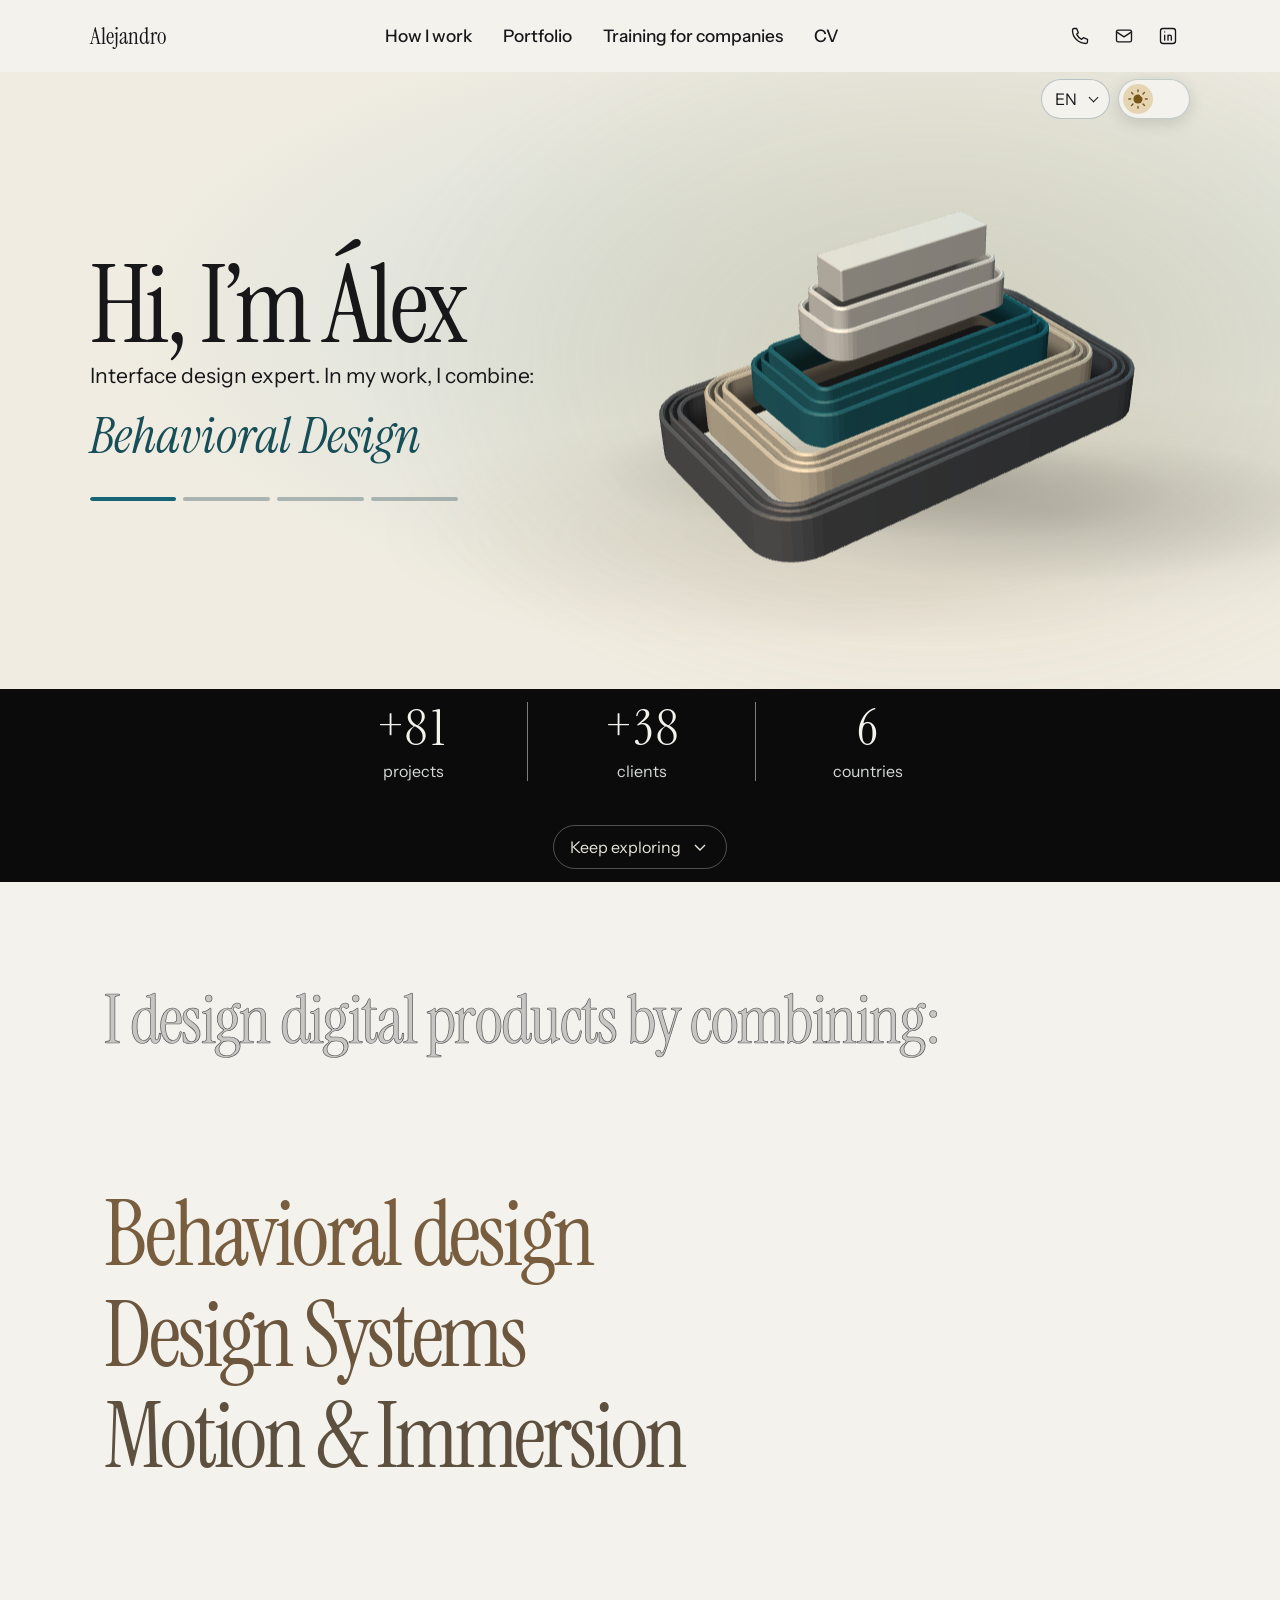
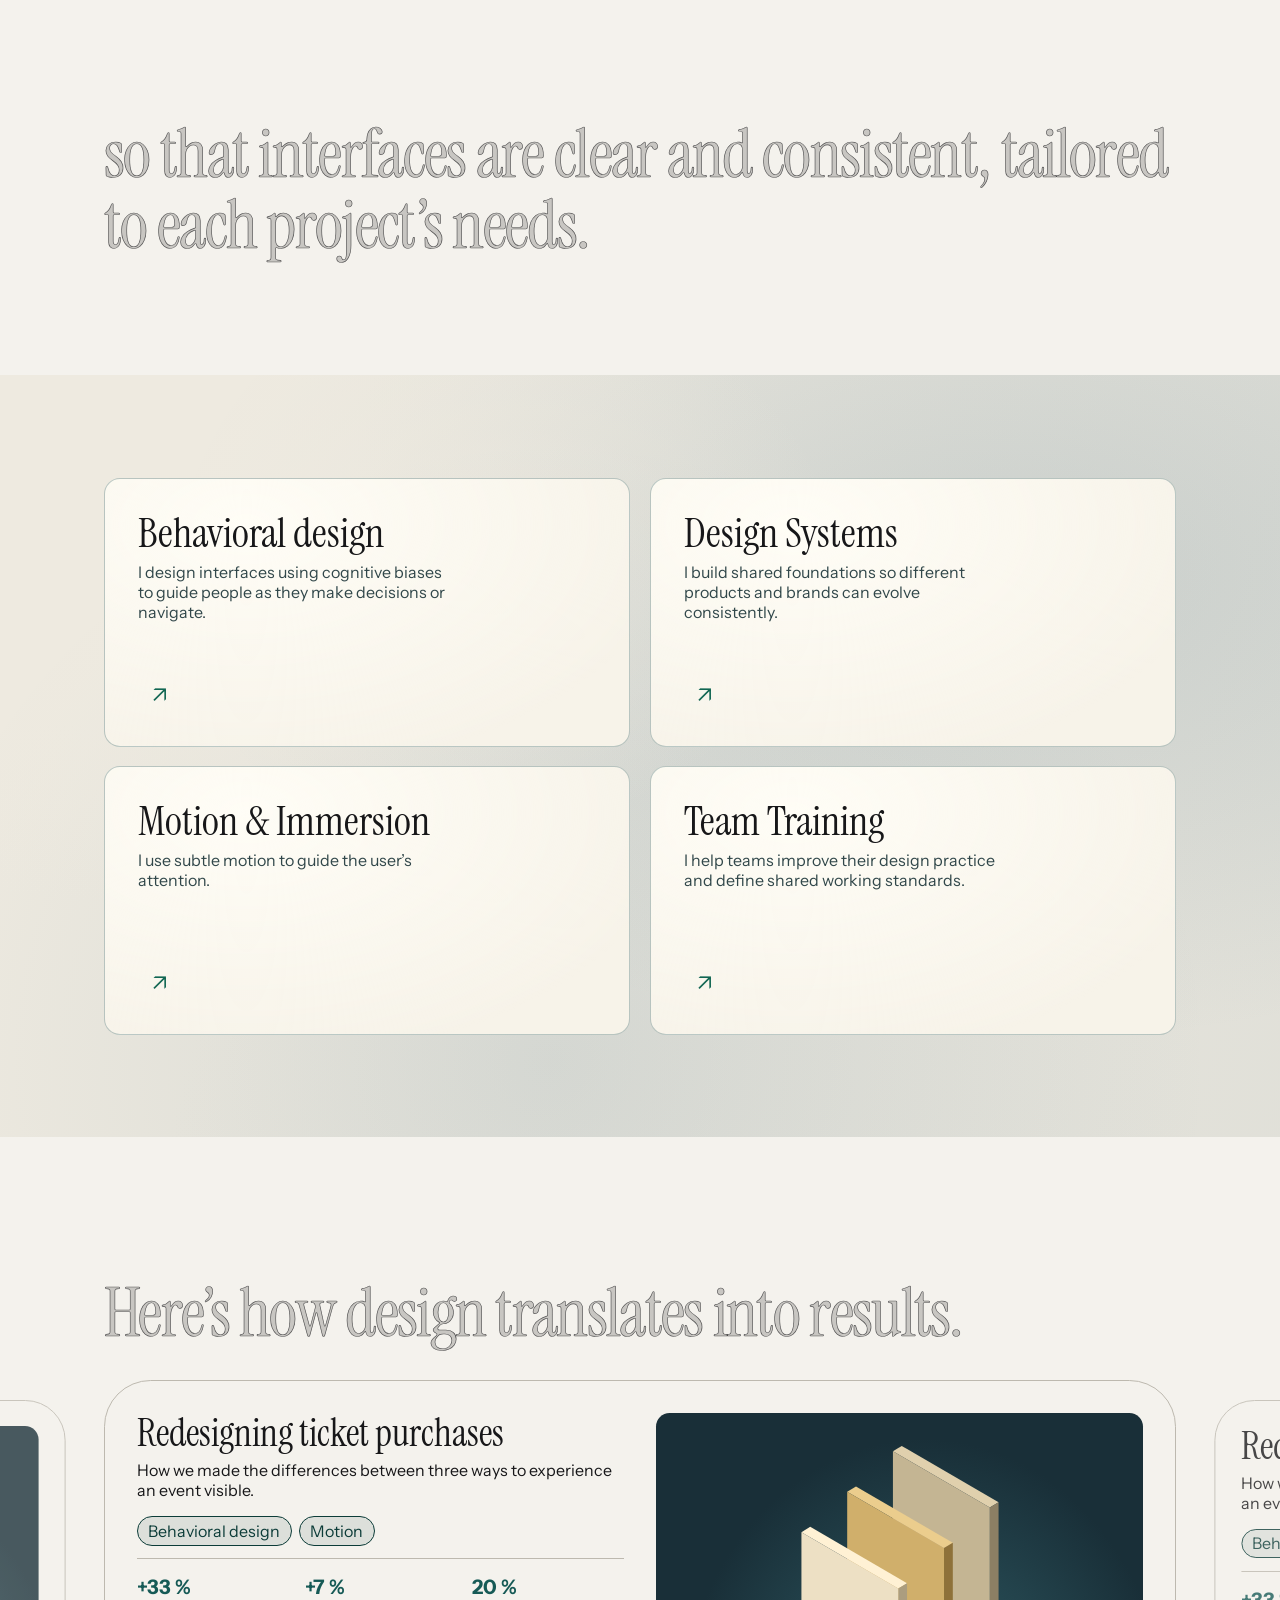
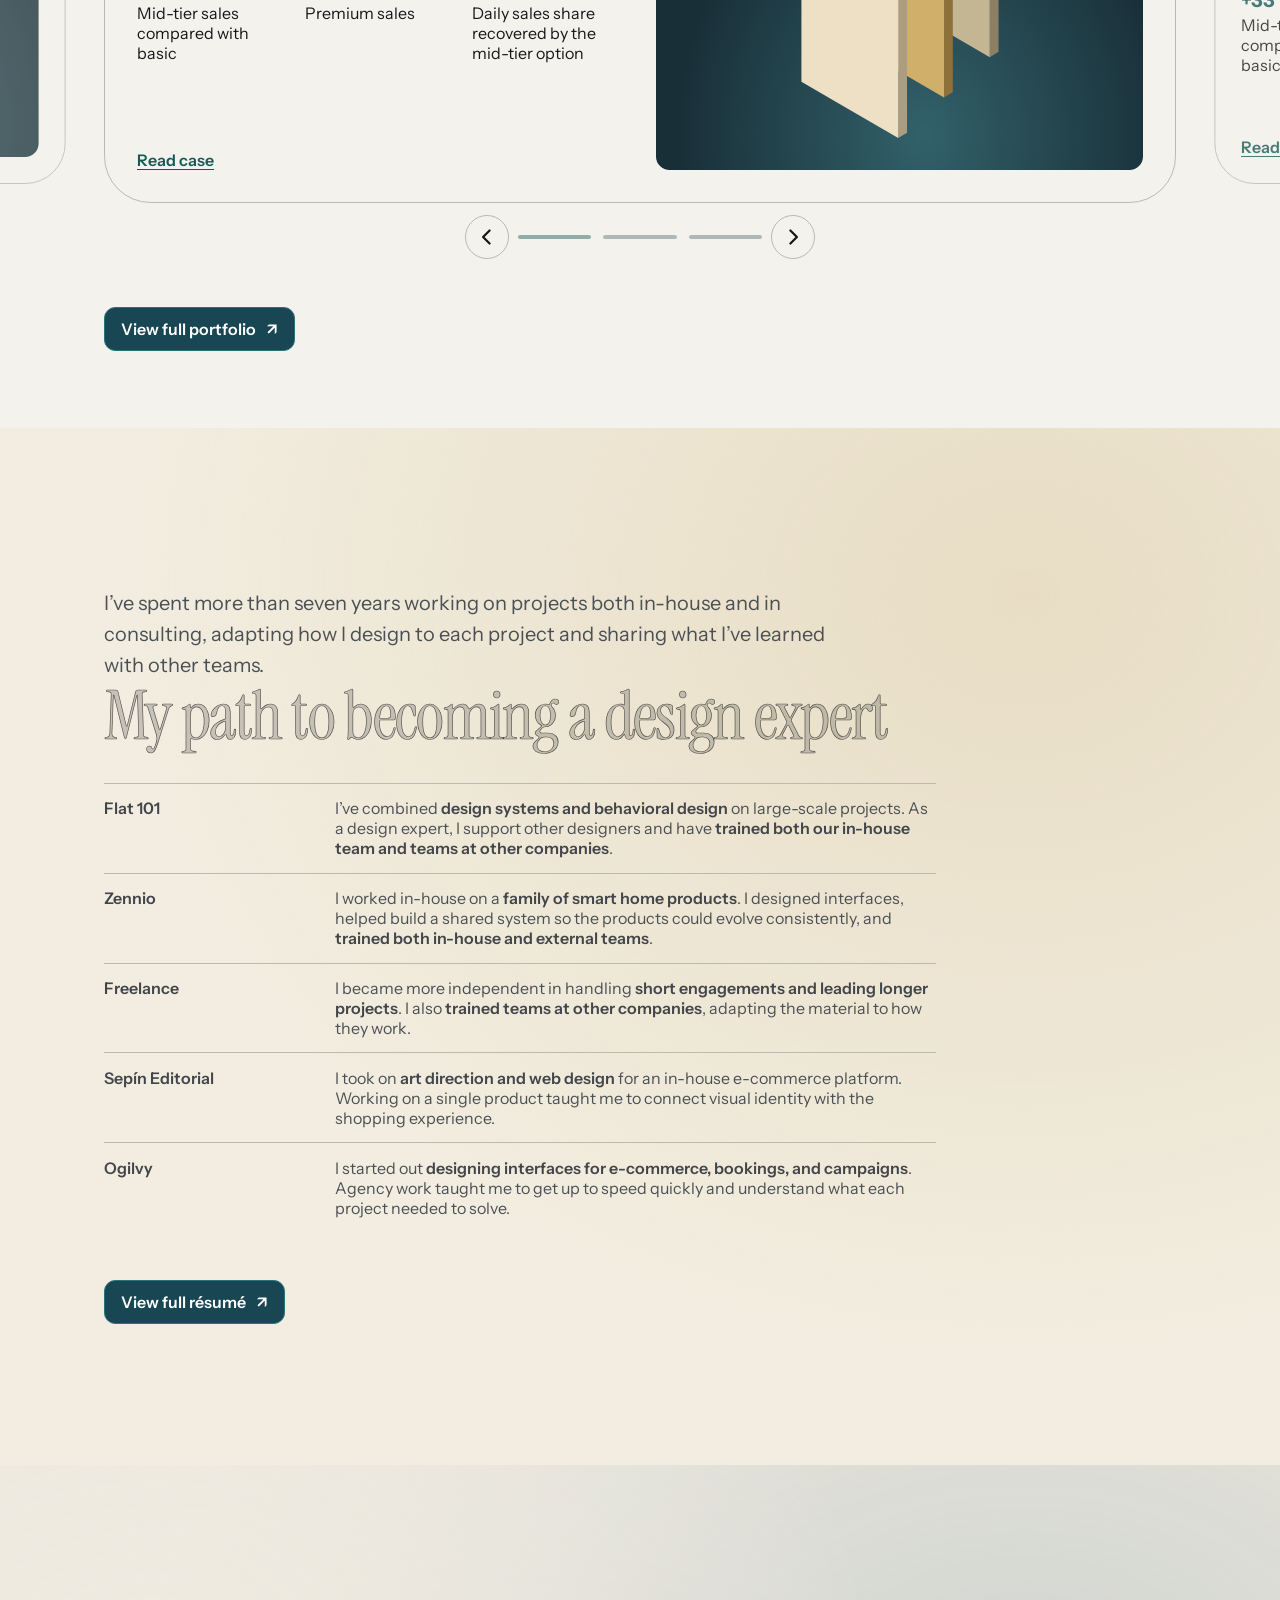
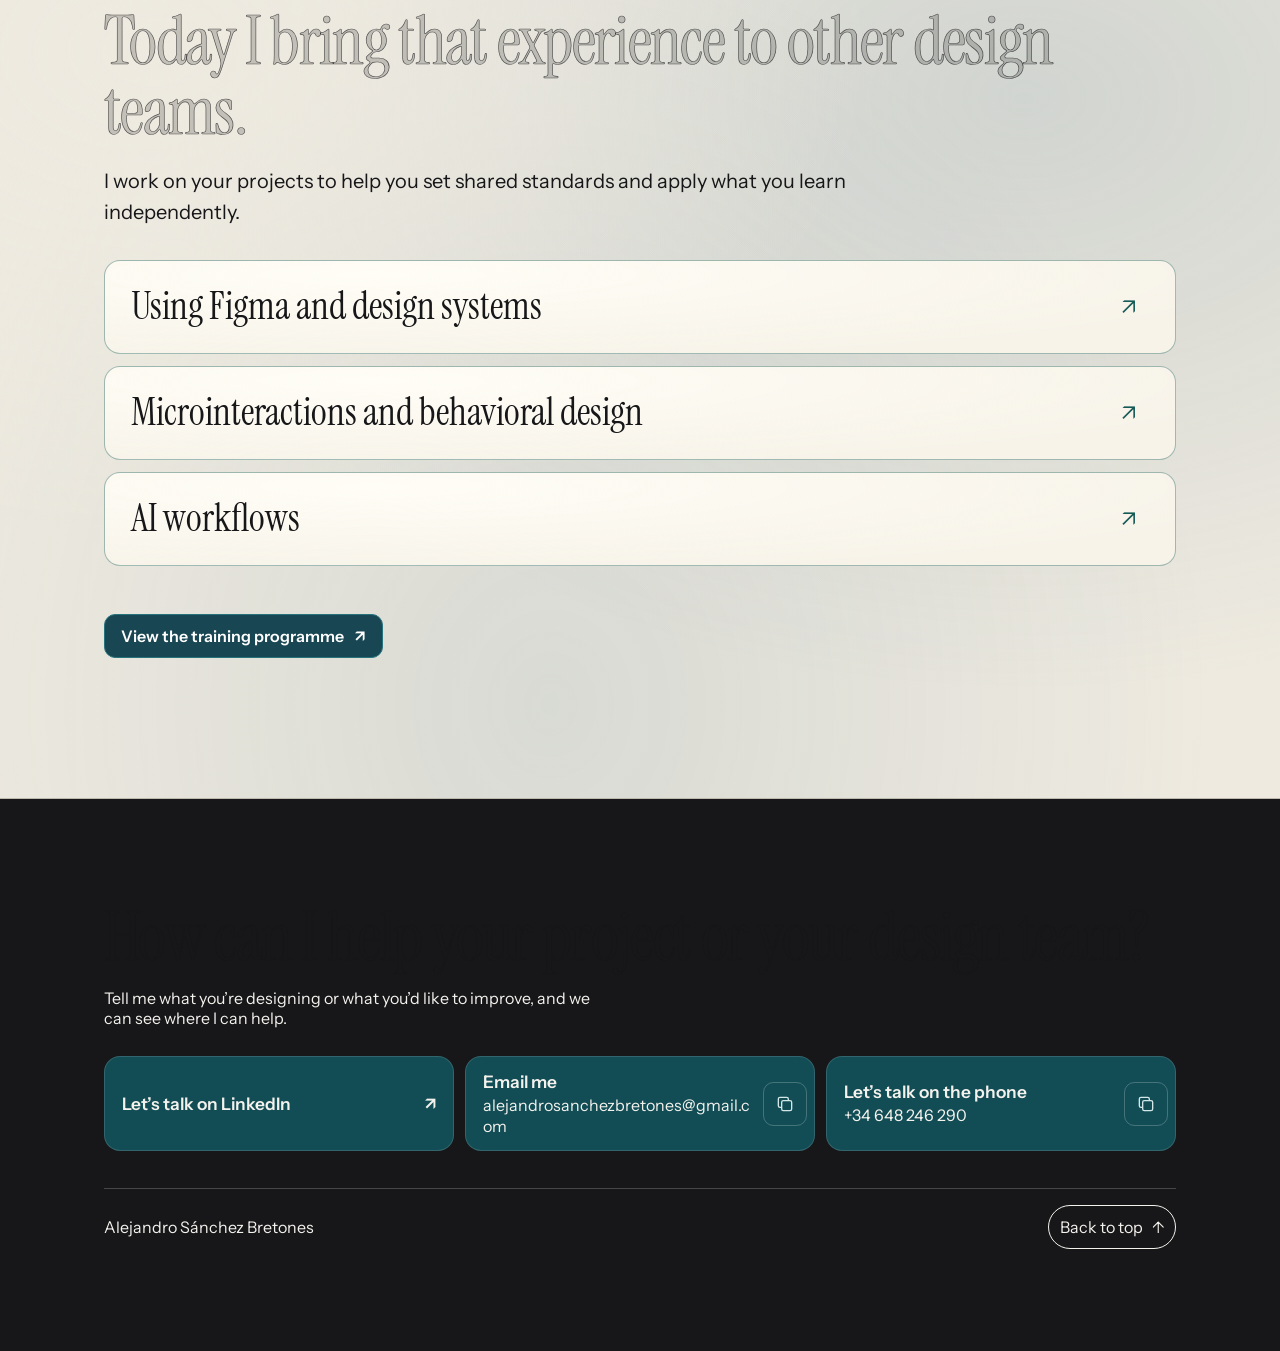
==== commit 269400fa: "Reorder case card content and stretch desktop artwork" ====
--- a/index.html
+++ b/index.html
@@ -73,7 +73,8 @@
 
 .home-portfolio{padding-block-end:clamp(3rem,6vw,5rem)}
 .home-portfolio-band{overflow-x:clip}
-.home-case-tags{display:flex;flex-wrap:wrap;gap:.45rem;list-style:none;margin:0;padding:0}
+.home-case-intro{display:grid;gap:.4rem}
+.home-case-tags{display:flex;flex-wrap:wrap;gap:.45rem;list-style:none;margin:16px 0 0;padding:0}
 .home-case-grid{--case-surface:#f4f2ed;display:grid;align-items:center;overflow:visible;margin-top:2rem}
 [data-theme=dark] .home-case-grid{--case-surface:#202022}
 .home-case{
@@ -106,9 +107,9 @@
 .home-case-metrics dt{font-size:1.25rem;font-weight:700;color:var(--story-accent)}
 .home-case-metrics dd{margin:.2rem 0 0;font-size:1rem}
 @media(prefers-reduced-motion:reduce){.home-case-grid[data-ready] .home-case{transition:none}}
-.home-case>.home-case-art{grid-column:2;grid-row:1;min-width:0;align-self:center;width:100%}
+.home-case>.home-case-art{grid-column:2;grid-row:1;min-width:0;align-self:stretch;width:100%}
 .home-case>div:last-child{grid-column:1;grid-row:1}
-.home-case>div:last-child{display:flex;flex-direction:column;align-items:flex-start;gap:.5rem}
+.home-case>div:last-child{display:flex;flex-direction:column;align-items:flex-start}
 .home-case-link{display:inline-flex;align-items:center;gap:.5rem;white-space:nowrap;margin-top:auto;padding-top:calc(.5rem + 24px);color:var(--story-accent);font-weight:600;text-underline-offset:.2em}
 @media(max-width:700px){
   .home-profile .cv-profile-disciplines{left:auto;width:auto;margin-inline:0;justify-items:start;text-align:left}
@@ -117,14 +118,14 @@
   .home-case-grid[data-ready] .home-case[data-current]{min-height:0}
   .home-case>.home-case-art,.home-case>div:last-child{grid-column:auto;grid-row:auto}
 }
-.home-case-art{position:relative;aspect-ratio:4 / 3;border-radius:var(--art-radius);background:radial-gradient(ellipse at 55% 90%,#32616a,#192f38 65%)}
+.home-case-art{position:relative;border-radius:var(--art-radius);background:radial-gradient(ellipse at 55% 90%,#32616a,#192f38 65%)}
 .home-case-controls [data-case-step]{display:grid;place-items:center;padding:0}
 .home-case-controls [data-case-step] svg{display:block;width:26px;height:26px;fill:none;stroke:currentColor;stroke-width:1.75;stroke-linecap:round;stroke-linejoin:round}
 .home-case-controls [data-case-step="-1"] svg{rotate:90deg}
 .home-case-controls [data-case-step="1"] svg{rotate:-90deg}
-.home-case-art svg{position:absolute;top:50%;left:50%;translate:-50% -50%;width:auto;height:82%;aspect-ratio:112 / 166;overflow:visible;pointer-events:none}
+.home-case-art svg{position:absolute;top:50%;left:50%;translate:-50% -50%;width:auto;max-width:100%;height:82%;aspect-ratio:112 / 166;overflow:visible;pointer-events:none}
 @media(max-width:700px){
-  .home-case-art{aspect-ratio:12 / 5}
+  .home-case>.home-case-art{align-self:center;aspect-ratio:12 / 5}
   .home-case-art svg{height:110%}
 }
 .case-isometric-scene{transform:translateX(calc(var(--case-offset,0) * 32px));transition:transform .6s ease}
@@ -418,9 +419,9 @@
       </g>
     </svg></div>
       <div>
-        <ul class="home-case-tags"><li>Behavioral design</li><li>Motion</li></ul>
         <div class="home-case-intro"><h3><span lang="es">Rediseño de la compra de entradas</span><span lang="en">Redesigning ticket purchases</span></h3>
         <p><span lang="es">Cómo hicimos visibles las diferencias entre tres formas de vivir un evento.</span><span lang="en">How we made the differences between three ways to experience an event visible.</span></p></div>
+        <ul class="home-case-tags"><li>Behavioral design</li><li>Motion</li></ul>
         <dl class="home-case-metrics"><div><dt>+33 %</dt><dd><span lang="es">Ventas de la opción intermedia frente a la básica</span><span lang="en">Mid-tier sales compared with basic</span></dd></div><div><dt>+7 %</dt><dd><span lang="es">Ventas de la opción Premium</span><span lang="en">Premium sales</span></dd></div><div><dt>20 %</dt><dd><span lang="es">Cuota diaria de ventas recuperada por la opción intermedia</span><span lang="en">Daily sales share recovered by the mid-tier option</span></dd></div></dl>
         <a class="home-case-link" href="./portfolio/compra-de-entradas/"><span lang="es">Leer caso</span><span lang="en">Read case</span><svg viewBox="0 0 20 20" aria-hidden="true" fill="none" stroke="currentColor" stroke-width="1.7" stroke-linecap="round" stroke-linejoin="round"><path d="M5 15 15 5m-7 0h7v7"/></svg></a>
       </div>
@@ -455,9 +456,9 @@
       </g>
     </svg></div>
       <div>
-        <ul class="home-case-tags"><li>Behavioral design</li><li>Motion</li></ul>
         <div class="home-case-intro"><h3><span lang="es">Rediseño de la compra de entradas</span><span lang="en">Redesigning ticket purchases</span></h3>
         <p><span lang="es">Cómo hicimos visibles las diferencias entre tres formas de vivir un evento.</span><span lang="en">How we made the differences between three ways to experience an event visible.</span></p></div>
+        <ul class="home-case-tags"><li>Behavioral design</li><li>Motion</li></ul>
         <dl class="home-case-metrics"><div><dt>+33 %</dt><dd><span lang="es">Ventas de la opción intermedia frente a la básica</span><span lang="en">Mid-tier sales compared with basic</span></dd></div><div><dt>+7 %</dt><dd><span lang="es">Ventas de la opción Premium</span><span lang="en">Premium sales</span></dd></div><div><dt>20 %</dt><dd><span lang="es">Cuota diaria de ventas recuperada por la opción intermedia</span><span lang="en">Daily sales share recovered by the mid-tier option</span></dd></div></dl>
         <a class="home-case-link" href="./portfolio/compra-de-entradas/"><span lang="es">Leer caso</span><span lang="en">Read case</span><svg viewBox="0 0 20 20" aria-hidden="true" fill="none" stroke="currentColor" stroke-width="1.7" stroke-linecap="round" stroke-linejoin="round"><path d="M5 15 15 5m-7 0h7v7"/></svg></a>
       </div>
@@ -492,9 +493,9 @@
       </g>
     </svg></div>
       <div>
-        <ul class="home-case-tags"><li>Behavioral design</li><li>Motion</li></ul>
         <div class="home-case-intro"><h3><span lang="es">Rediseño de la compra de entradas</span><span lang="en">Redesigning ticket purchases</span></h3>
         <p><span lang="es">Cómo hicimos visibles las diferencias entre tres formas de vivir un evento.</span><span lang="en">How we made the differences between three ways to experience an event visible.</span></p></div>
+        <ul class="home-case-tags"><li>Behavioral design</li><li>Motion</li></ul>
         <dl class="home-case-metrics"><div><dt>+33 %</dt><dd><span lang="es">Ventas de la opción intermedia frente a la básica</span><span lang="en">Mid-tier sales compared with basic</span></dd></div><div><dt>+7 %</dt><dd><span lang="es">Ventas de la opción Premium</span><span lang="en">Premium sales</span></dd></div><div><dt>20 %</dt><dd><span lang="es">Cuota diaria de ventas recuperada por la opción intermedia</span><span lang="en">Daily sales share recovered by the mid-tier option</span></dd></div></dl>
         <a class="home-case-link" href="./portfolio/compra-de-entradas/"><span lang="es">Leer caso</span><span lang="en">Read case</span><svg viewBox="0 0 20 20" aria-hidden="true" fill="none" stroke="currentColor" stroke-width="1.7" stroke-linecap="round" stroke-linejoin="round"><path d="M5 15 15 5m-7 0h7v7"/></svg></a>
       </div>
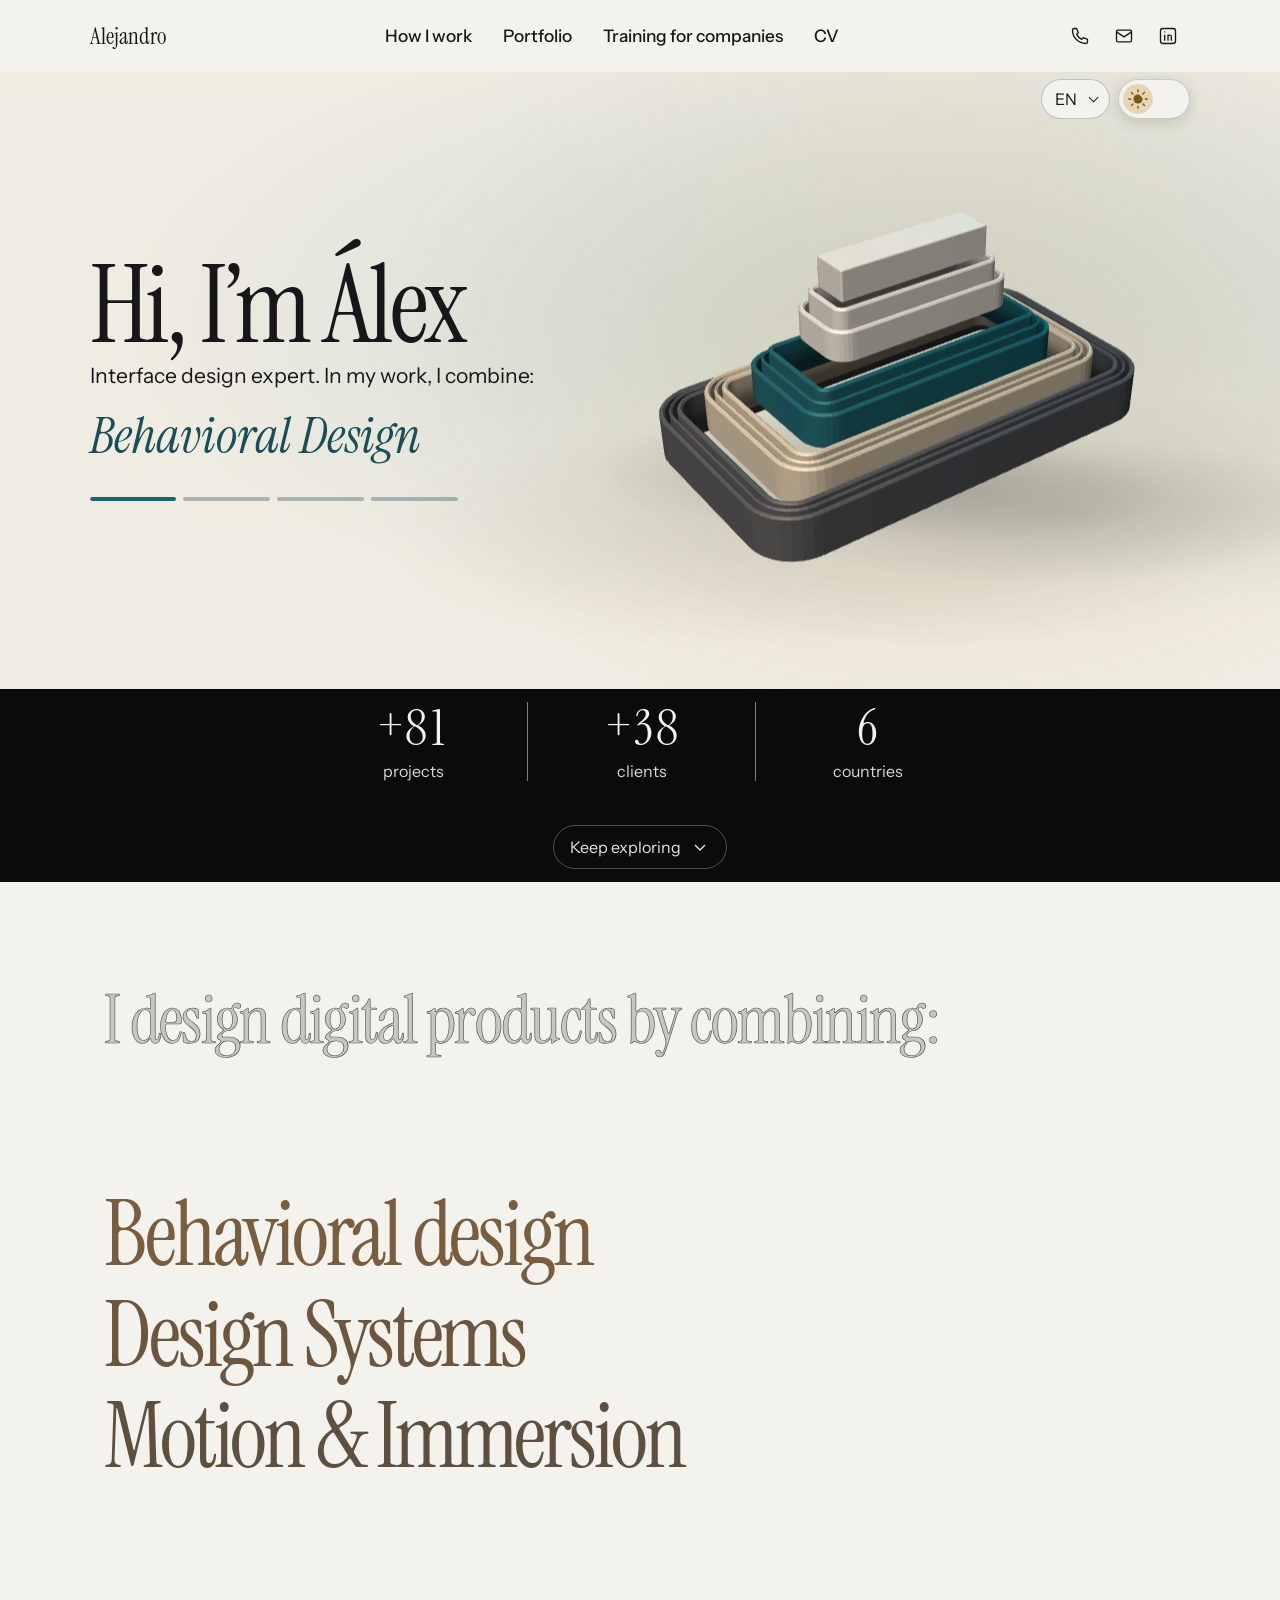
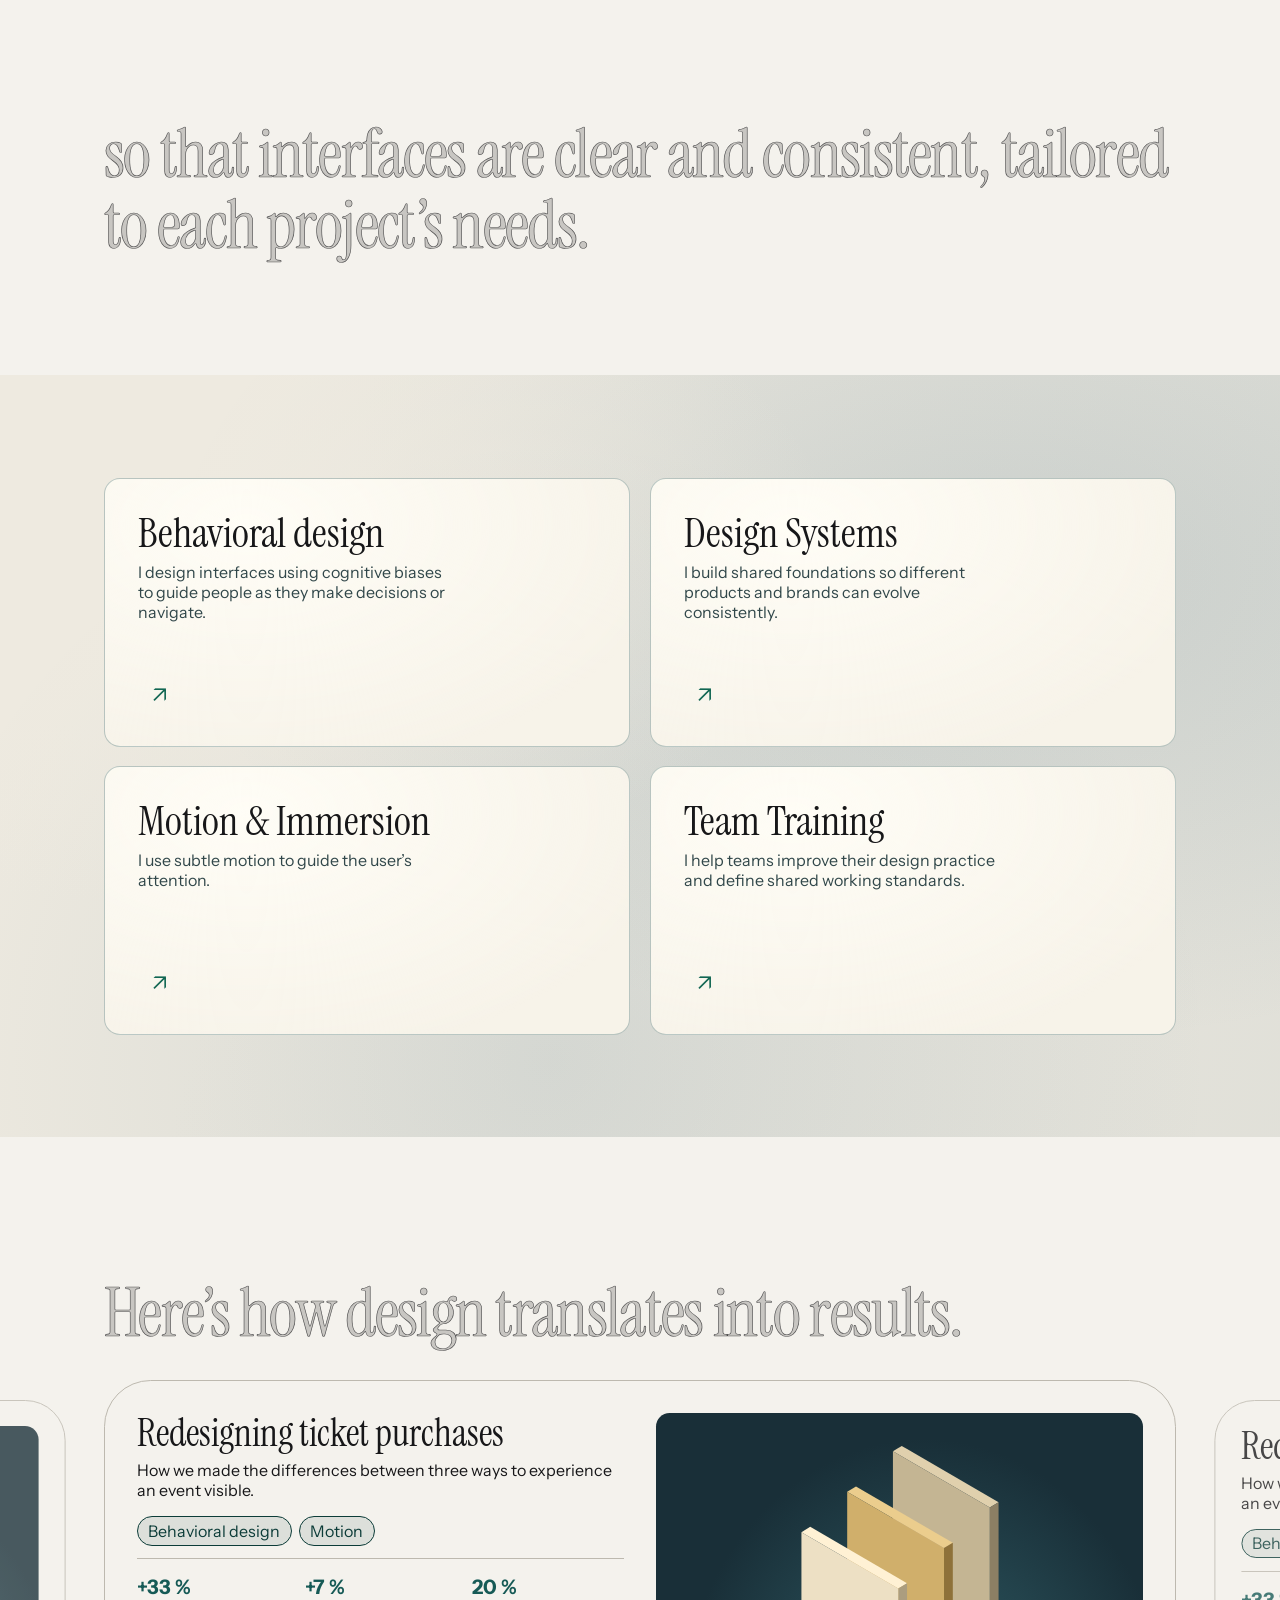
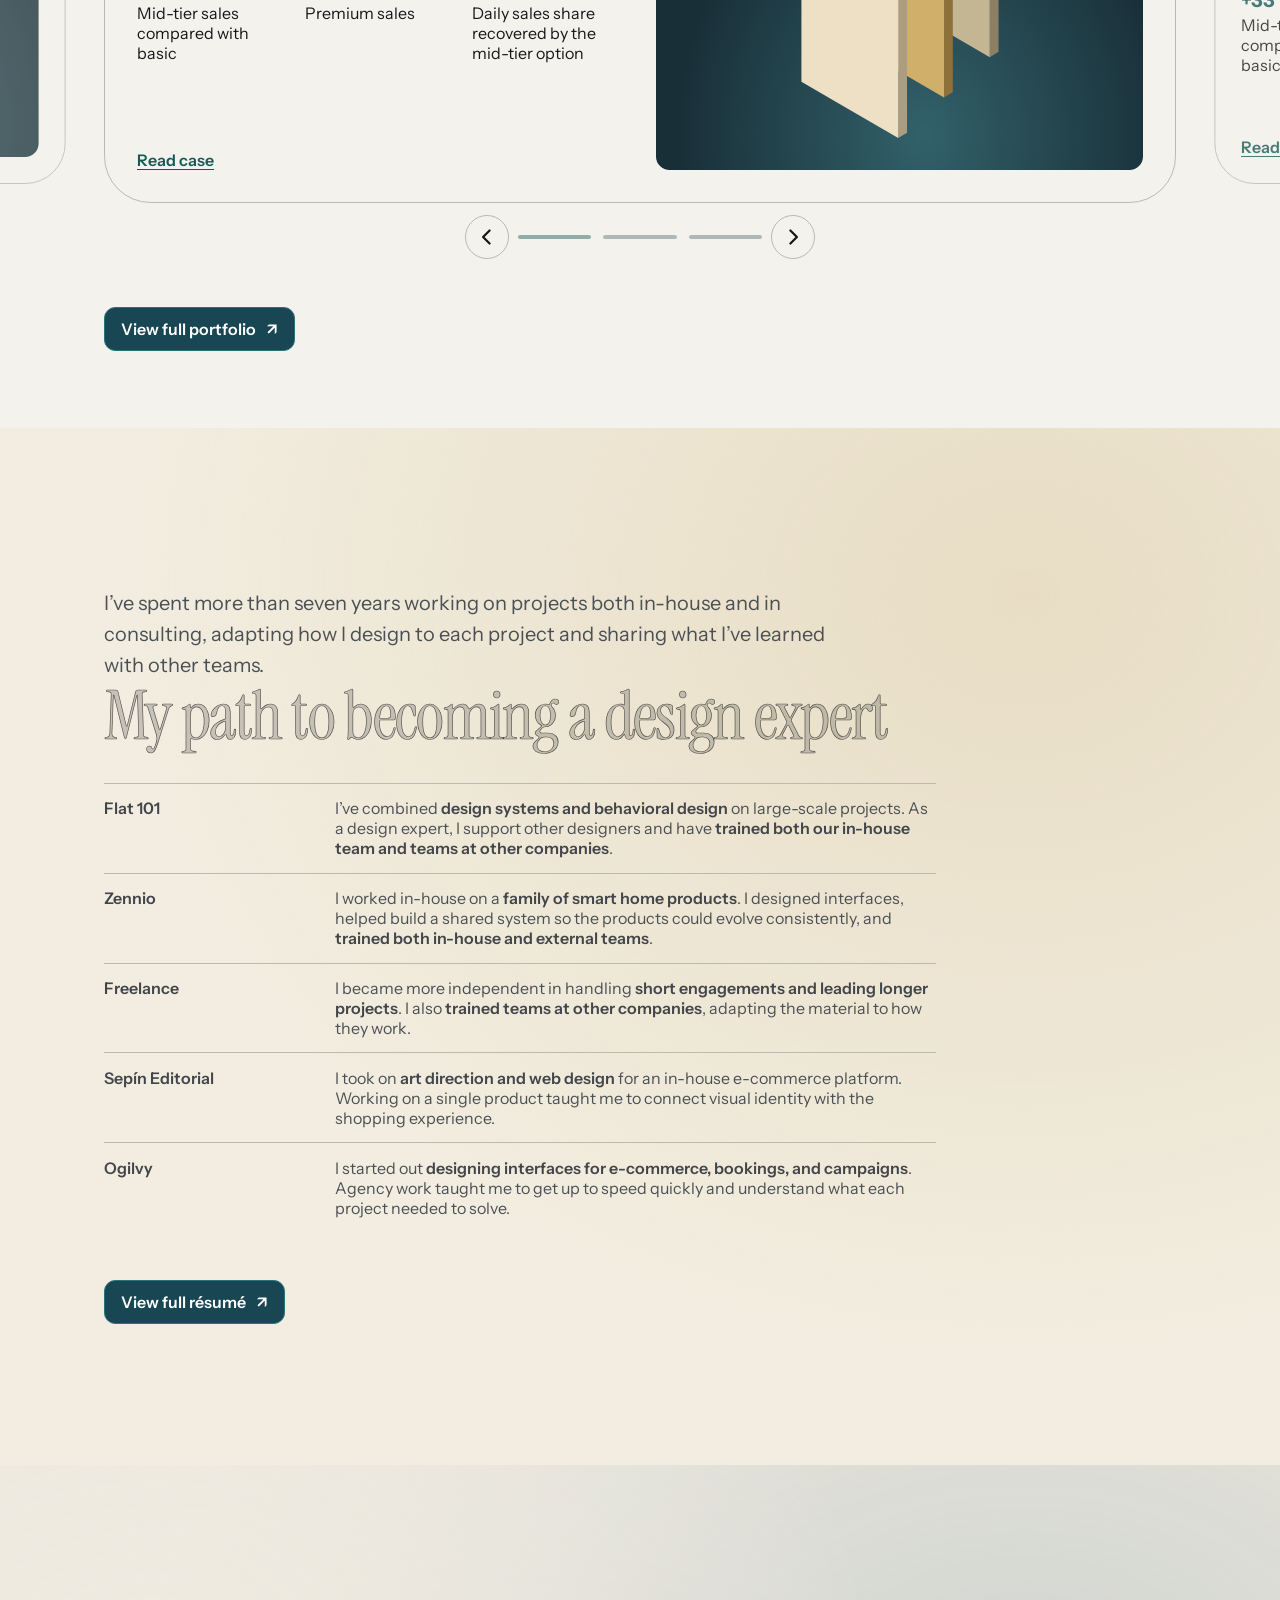
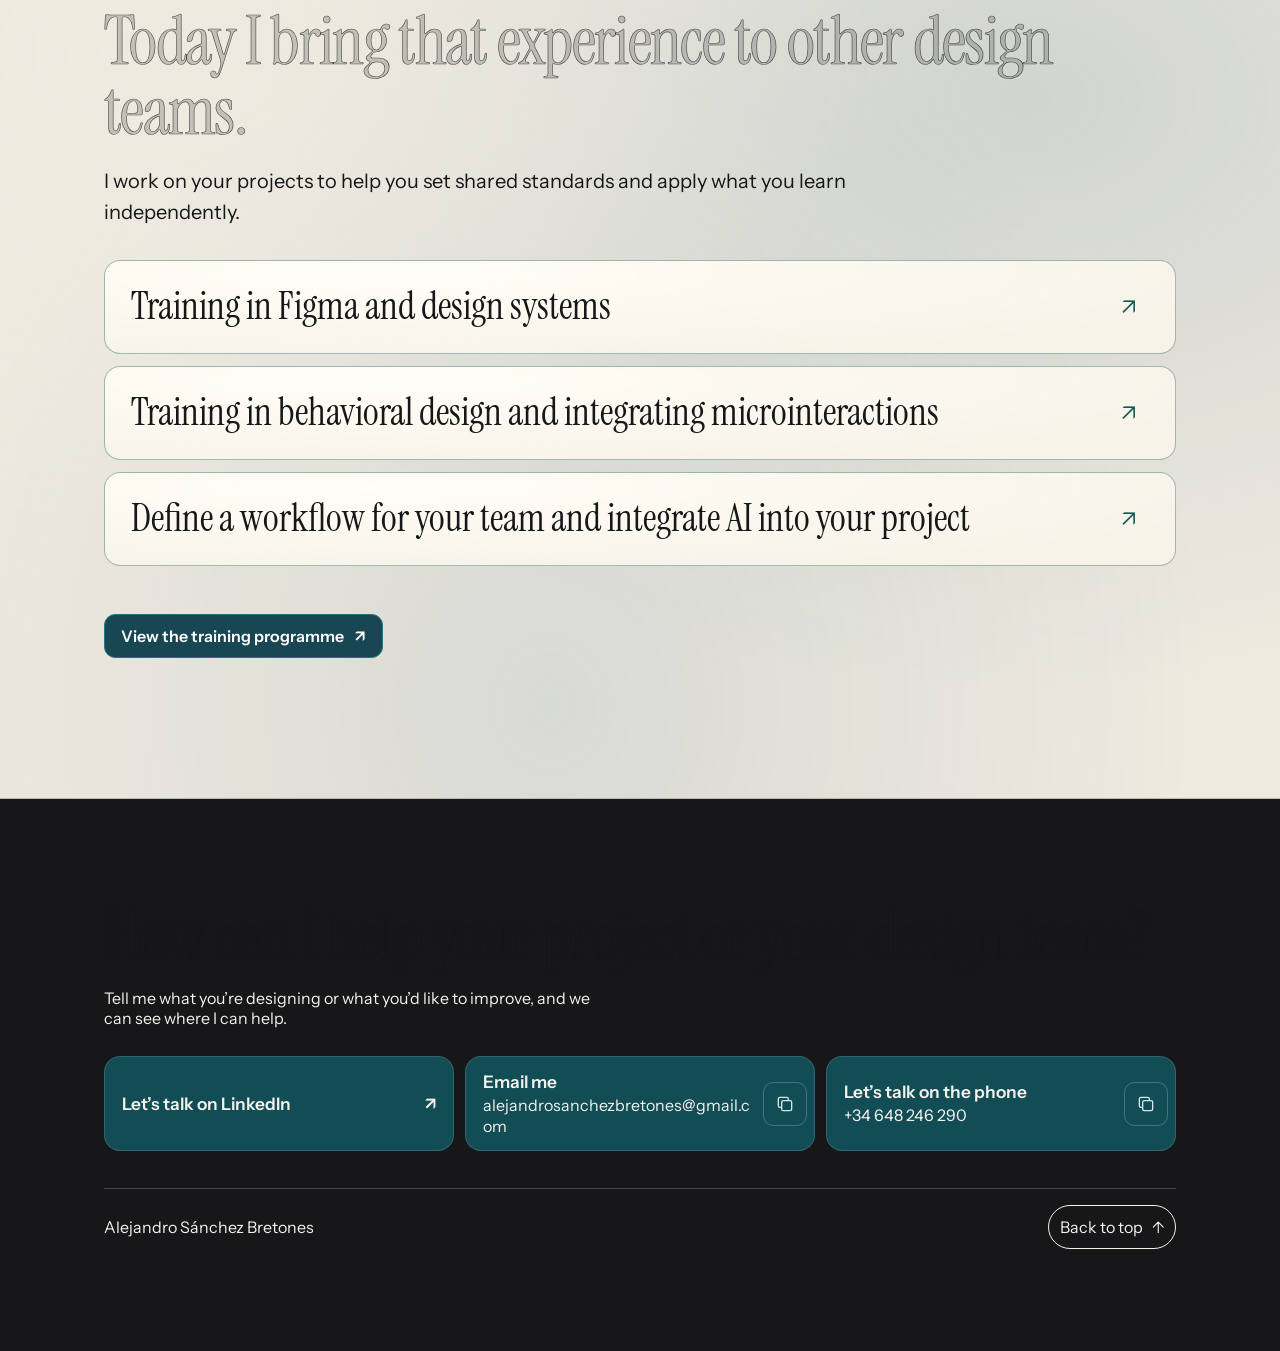
==== commit ac4eb11f: "Refresh home training cards and retain the previous section" ====
--- a/index.html
+++ b/index.html
@@ -529,6 +529,19 @@
     <h2 id="home-training-title" class="scroll-heading"><span lang="es">Hoy también llevo esa experiencia a otros <em class="story-accent">equipos de diseño</em>.</span><span lang="en">Today I bring that experience to other <em class="story-accent">design teams</em>.</span></h2>
     <p><span lang="es">Trabajo sobre vuestros proyectos para ayudaros a definir criterios y aplicar lo aprendido con autonomía.</span><span lang="en">I work on your projects to help you set shared standards and apply what you learn independently.</span></p>
     <div class="home-training-areas">
+      <a class="home-training-preview" href="./formaciones-a-empresas/?tema=figma-sistemas"><h3><span lang="es">Formación en uso de Figma y sistemas de diseño</span><span lang="en">Training in Figma and design systems</span></h3><span class="training-preview-arrow" aria-hidden="true">↗</span></a>
+      <a class="home-training-preview" href="./formaciones-a-empresas/?tema=microinteracciones"><h3><span lang="es">Formación en behavioral design e integración de microinteracciones</span><span lang="en">Training in behavioral design and integrating microinteractions</span></h3><span class="training-preview-arrow" aria-hidden="true">↗</span></a>
+      <a class="home-training-preview" href="./formaciones-a-empresas/?tema=ia-agentes"><h3><span lang="es">Define un workflow para tu equipo e integra la IA en tu proyecto</span><span lang="en">Define a workflow for your team and integrate AI into your project</span></h3><span class="training-preview-arrow" aria-hidden="true">↗</span></a>
+    </div>
+    <a class="career-cta" href="./formaciones-a-empresas/#programas"><span lang="es">Ver el programa de las formaciones</span><span lang="en">View the training programme</span> <span aria-hidden="true">↗</span></a>
+  </section>
+  </div>
+  <!-- Versión anterior de la sección de formación, conservada para poder recuperarla. -->
+  <div class="training-band" hidden>
+  <section class="notes home-training" aria-labelledby="home-training-title-anterior">
+    <h2 id="home-training-title-anterior" class="scroll-heading"><span lang="es">Hoy también llevo esa experiencia a otros <em class="story-accent">equipos de diseño</em>.</span><span lang="en">Today I bring that experience to other <em class="story-accent">design teams</em>.</span></h2>
+    <p><span lang="es">Trabajo sobre vuestros proyectos para ayudaros a definir criterios y aplicar lo aprendido con autonomía.</span><span lang="en">I work on your projects to help you set shared standards and apply what you learn independently.</span></p>
+    <div class="home-training-areas">
       <a class="home-training-preview" href="./formaciones-a-empresas/?tema=figma-sistemas"><h3><span lang="es">Uso de Figma y sistemas de diseño</span><span lang="en">Using Figma and design systems</span></h3><span class="training-preview-arrow" aria-hidden="true">↗</span></a>
       <a class="home-training-preview" href="./formaciones-a-empresas/?tema=microinteracciones"><h3><span lang="es">Microinteracciones y Behavioral design</span><span lang="en">Microinteractions and behavioral design</span></h3><span class="training-preview-arrow" aria-hidden="true">↗</span></a>
       <a class="home-training-preview" href="./formaciones-a-empresas/?tema=ia-agentes"><h3><span lang="es">Workflows con IA</span><span lang="en">AI workflows</span></h3><span class="training-preview-arrow" aria-hidden="true">↗</span></a>
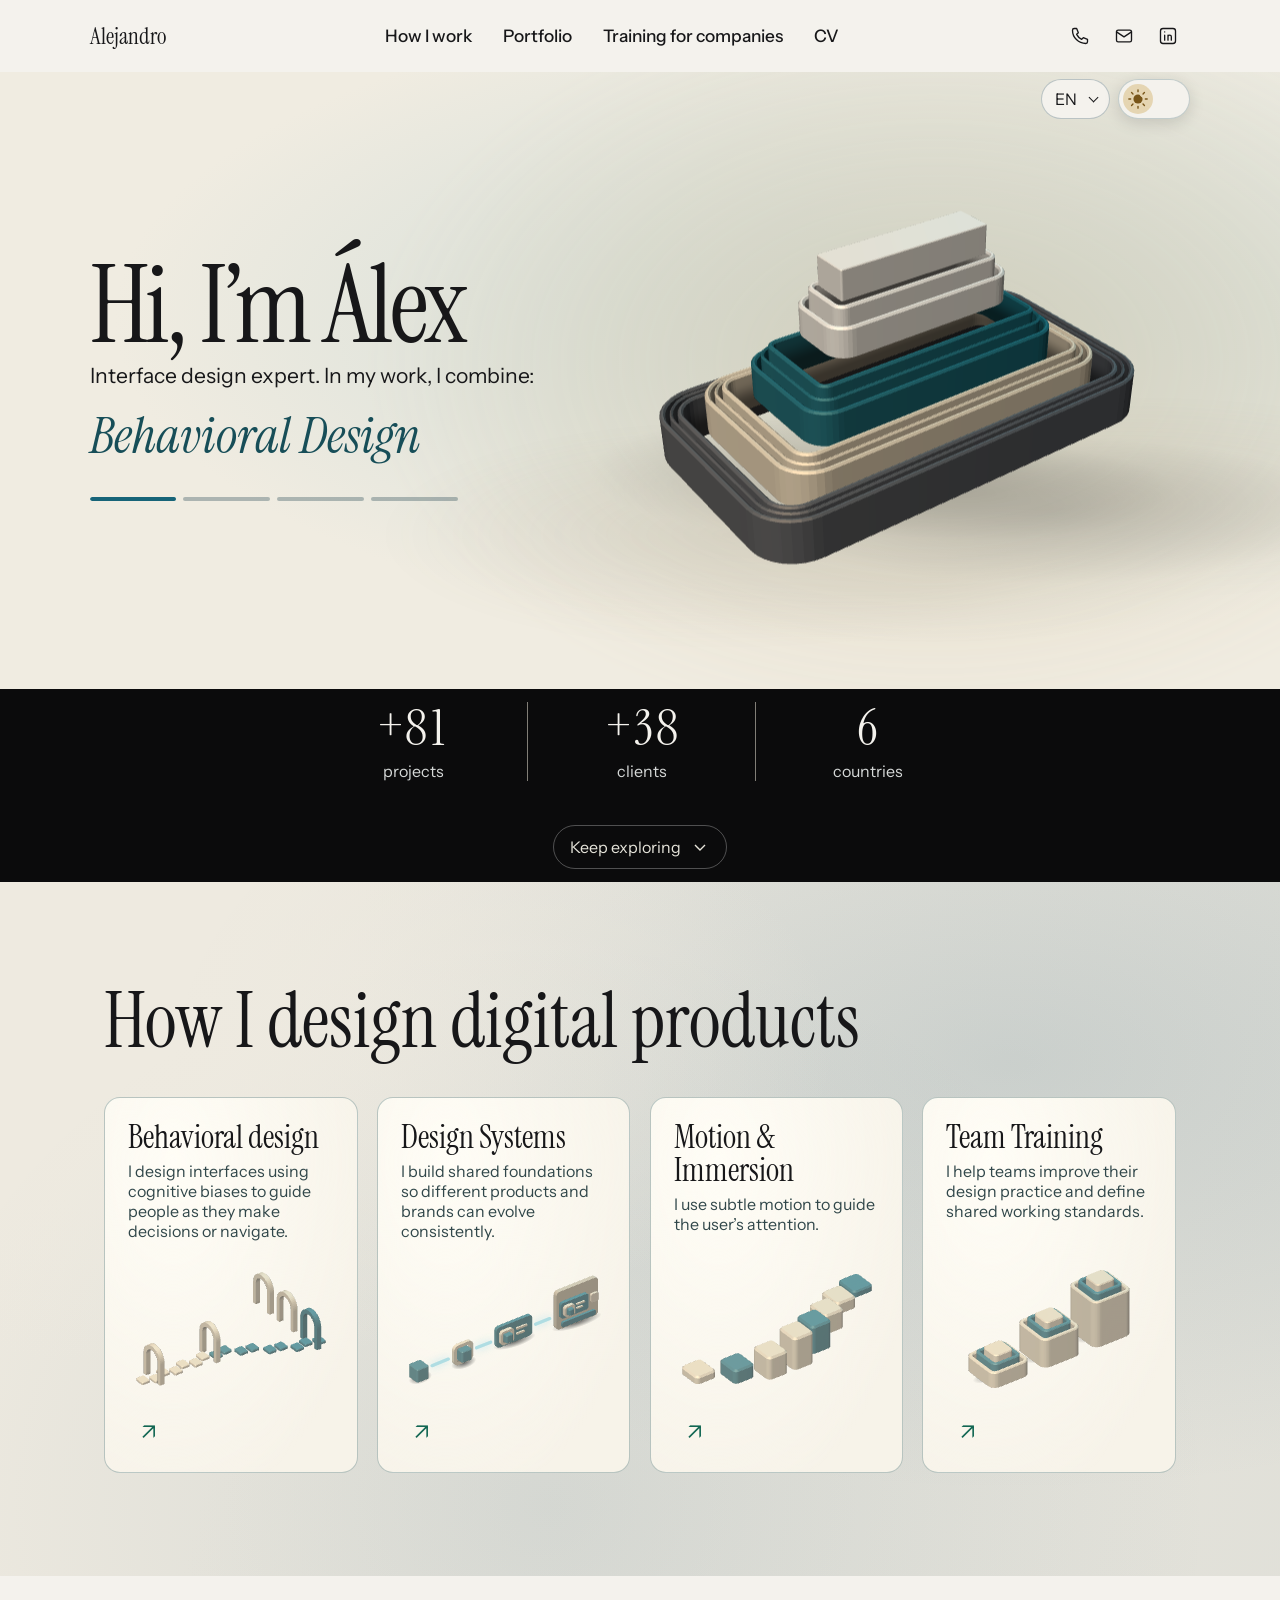
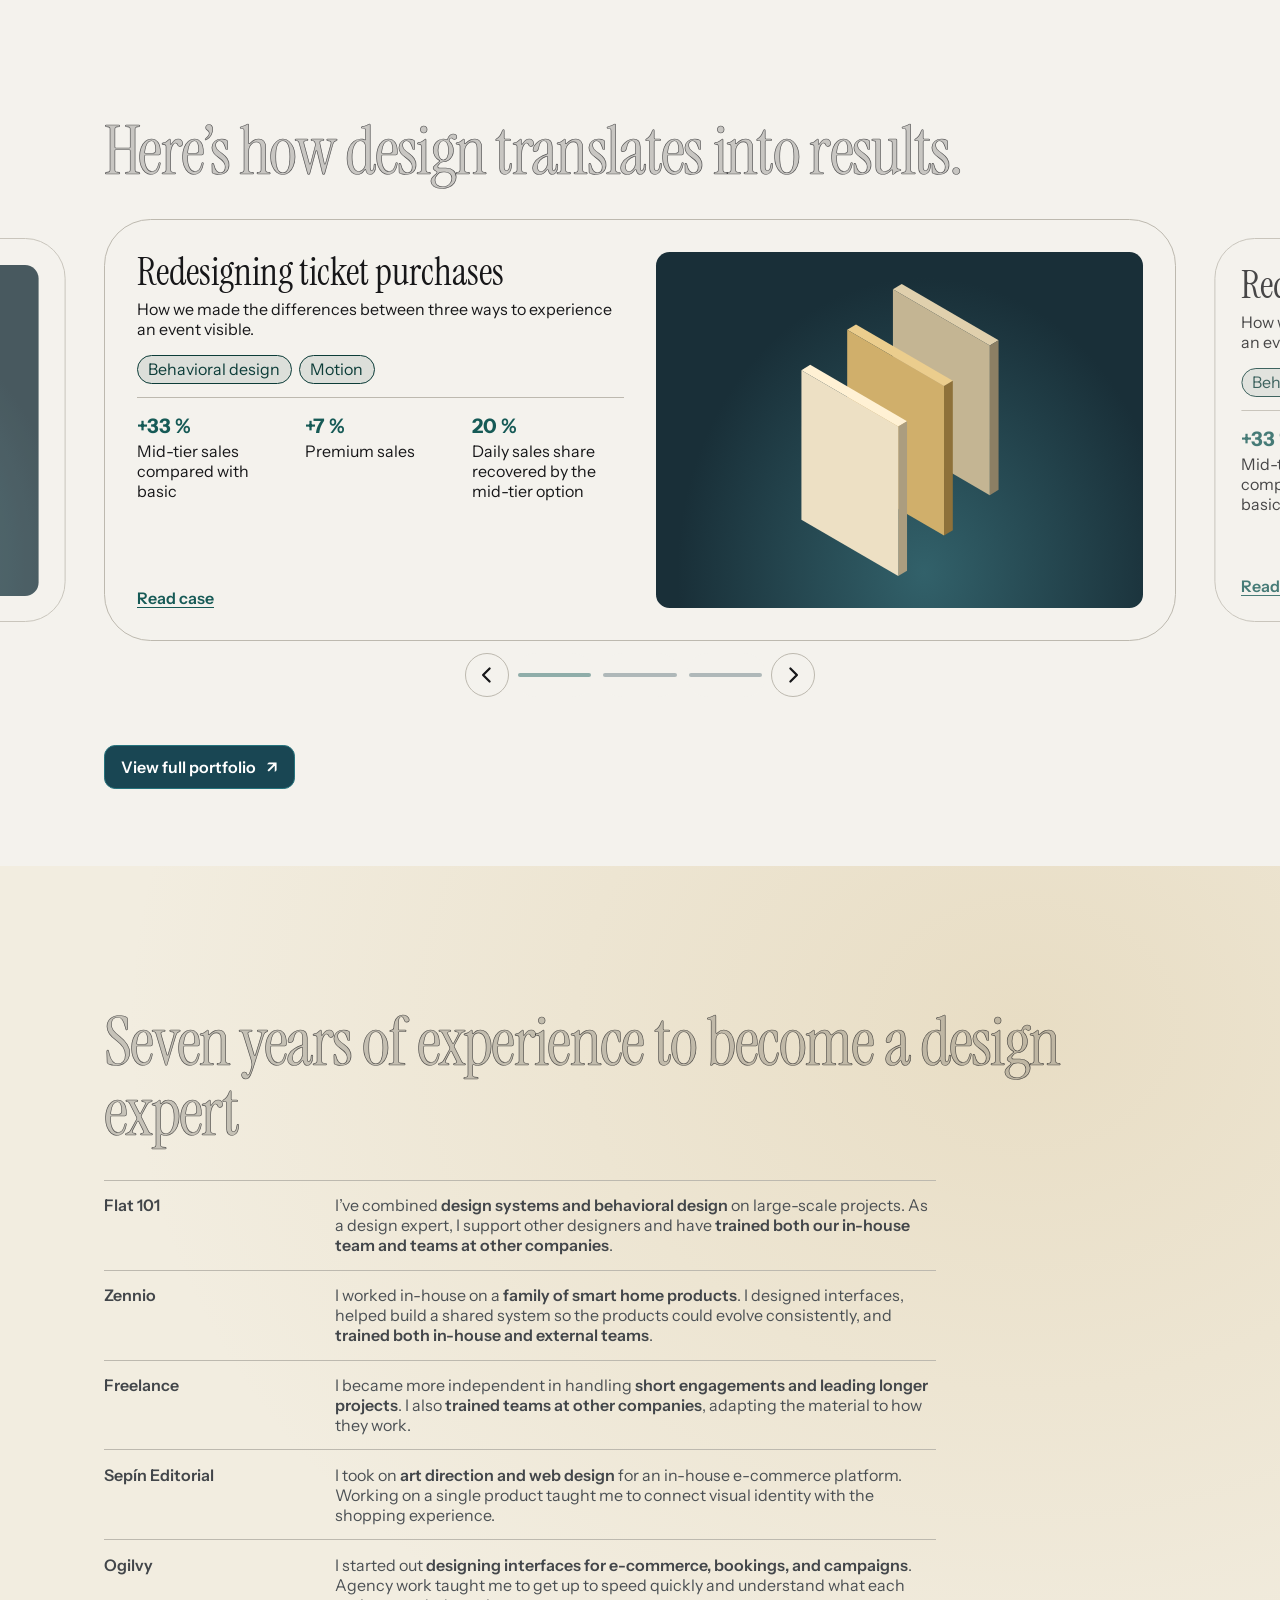
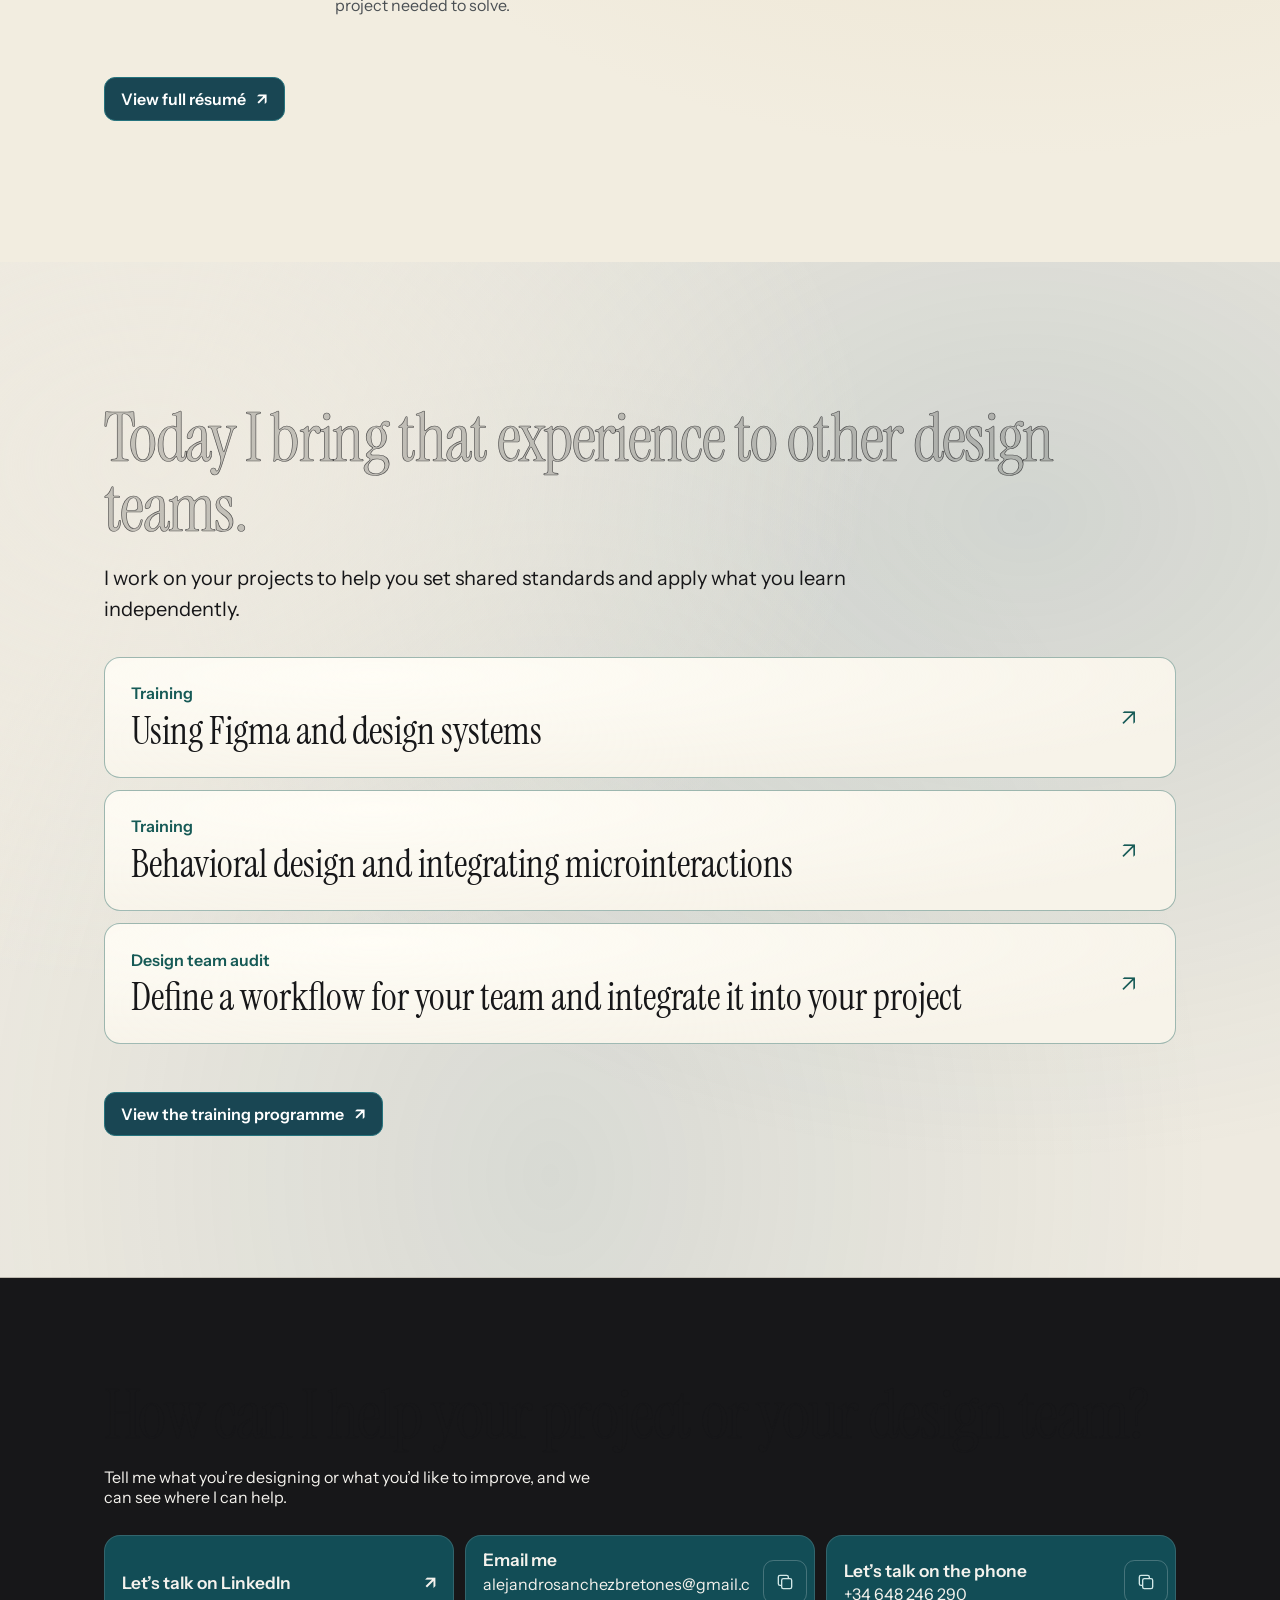
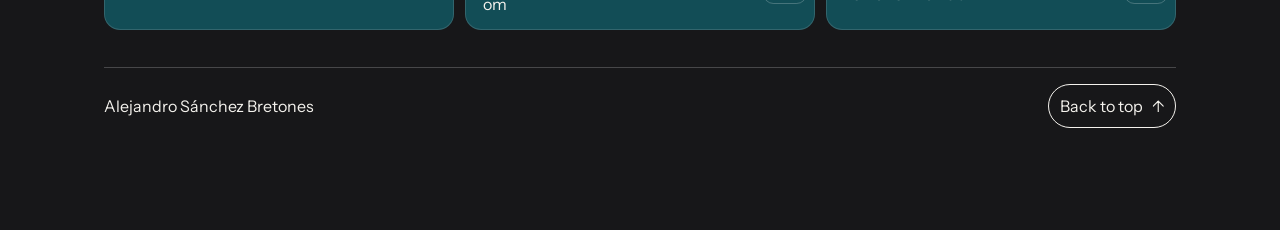
==== commit 8351f2b3: "Simplify home narrative and present specialty scenes upfront" ====
--- a/index.html
+++ b/index.html
@@ -191,6 +191,18 @@
 .training-band .home-training-preview{border-radius:1rem}
 [data-theme=dark] .training-band{background:radial-gradient(ellipse at 79% 15%,#24545c,transparent 72%),radial-gradient(ellipse at 12% 88%,#173e48,transparent 65%),#171719}
 .site-footer#contacto{border-top:1px solid var(--line)}
+.training-band-current .home-training-areas{grid-template-columns:minmax(0,1fr)}
+.training-preview-kind{margin:0 0 .45rem;color:var(--story-accent);font-weight:600}
+#especialidades h2{scroll-margin-top:calc(var(--nav-height,70px) + 1rem)}
+@media(min-width:701px){
+  #especialidades .specialty-grid{grid-template-columns:repeat(2,minmax(0,1fr))}
+  #especialidades .specialty-tile{display:grid;grid-template-rows:1fr minmax(9rem,auto);gap:1rem;min-height:23rem;--tile-padding:clamp(1rem,1.8vw,1.5rem)}
+  #especialidades .specialty-tile h3{font-size:clamp(1.85rem,2.5vw,2.6rem)}
+  #especialidades .specialty-tile p{max-inline-size:32ch}
+  #especialidades .feature-art{position:relative;inset:auto;width:100%;height:100%;min-height:9rem;opacity:.72}
+  #especialidades .specialty-tile:is(:hover,:focus-visible) .feature-art{opacity:1}
+}
+@media(min-width:1050px){#especialidades .specialty-grid{grid-template-columns:repeat(4,minmax(0,1fr))}}
 </style>
 <link rel="stylesheet" href="portfolio.css?v=shared-tags">
 <link rel="stylesheet" href="curriculum/cv.css?v=shared-tags">
@@ -231,11 +243,12 @@
       <div><dd data-count="6">6</dd><dt>países</dt></div>
     </dl>
     <div class="intro-next">
-      <a class="intro-next-link" href="#perfil">Seguir descubriendo <span aria-hidden="true"><svg viewBox="0 0 20 20"><path d="m5 8 5 5 5-5"/></svg></span></a>
+      <a class="intro-next-link" href="#especialidades">Seguir descubriendo <span aria-hidden="true"><svg viewBox="0 0 20 20"><path d="m5 8 5 5 5-5"/></svg></span></a>
     </div>
   </section>
   </div>
-  <div class="cv home-profile">
+  <!-- Bloque narrativo bajo las cifras, conservado para recuperarlo. -->
+  <div class="cv home-profile" hidden>
   <div class="home-profile-inner">
     <section class="cv-profile" aria-labelledby="perfil" data-profile-story>
       <h2 id="perfil" class="scroll-heading" tabindex="-1"><span lang="es">Diseño <em class="story-accent">productos digitales</em> combinando:</span><span lang="en">I design <em class="story-accent">digital products</em> by combining:</span></h2>
@@ -245,8 +258,9 @@
   </div>
   </div>
   <div id="especialidades">
-  <section class="specialty-selector accordion-specialties mobile-specialties" id="explorar-especialidades" data-specialty-accordion data-lit-piece="0">
+  <section class="specialty-selector accordion-specialties mobile-specialties" id="explorar-especialidades" aria-labelledby="specialty-title-mobile" data-specialty-accordion data-lit-piece="0">
   <div class="specialty-inner">
+    <h2 id="specialty-title-mobile" tabindex="-1"><span lang="es">Cómo diseño productos digitales</span><span lang="en">How I design digital products</span></h2>
 
     <div class="branch-carousel">
     <div class="accordion-branches" id="specialty-gallery" aria-label="Vistas de especialidades" role="group">
@@ -319,8 +333,9 @@
     </div>
   </div>
 </section>
-  <section class="specialty-selector feature-specialties" id="especialidades-en-detalle" aria-label="Especialidades">
+  <section class="specialty-selector feature-specialties" id="especialidades-en-detalle" aria-labelledby="specialty-title-desktop">
     <div class="specialty-inner">
+      <h2 id="specialty-title-desktop" tabindex="-1"><span lang="es">Cómo diseño productos digitales</span><span lang="en">How I design digital products</span></h2>
 
       <div class="specialty-grid">
         <a class="specialty-tile" href="como-trabajo/?tema=ui-behavioral-design">
@@ -512,8 +527,7 @@
   </section></div>
   <div class="career-band">
   <section class="notes" id="trayectoria">
-    <p><span lang="es">Y es que llevo más de siete años trabajando en proyectos tanto en empresas con producto propio como en consultoría, adaptando mi forma de diseñar a cada proyecto y compartiendo lo aprendido con otros equipos.</span><span lang="en">I’ve spent more than seven years working on projects both in-house and in consulting, adapting how I design to each project and sharing what I’ve learned with other teams.</span></p>
-    <h2 class="scroll-heading"><span lang="es">Este ha sido mi camino hasta llegar a <em class="story-accent">experto de diseño</em></span><span lang="en">My path to becoming a <em class="story-accent">design expert</em></span></h2>
+    <h2 class="scroll-heading"><span lang="es">Siete años de experiencia hasta llegar a <em class="story-accent">experto de diseño</em></span><span lang="en">Seven years of experience to become a <em class="story-accent">design expert</em></span></h2>
     <ul class="career-list">
       <li><strong>Flat 101</strong><div><span lang="es">He combinado <strong>sistemas de diseño y Behavioral design</strong> en proyectos de gran escala. Como experto en diseño, acompaño a otros diseñadores y he <strong>formado tanto al equipo interno como a equipos de otras empresas</strong>.</span><span lang="en">I’ve combined <strong>design systems and behavioral design</strong> on large-scale projects. As a design expert, I support other designers and have <strong>trained both our in-house team and teams at other companies</strong>.</span></div></li>
       <li><strong>Zennio</strong><div><span lang="es">Trabajé desde dentro en una <strong>familia de productos propios de domótica</strong>. Diseñé interfaces, contribuí a construir un sistema común para que los productos evolucionaran con coherencia y <strong>formé tanto al equipo interno como a equipos de otras empresas</strong>.</span><span lang="en">I worked in-house on a <strong>family of smart home products</strong>. I designed interfaces, helped build a shared system so the products could evolve consistently, and <strong>trained both in-house and external teams</strong>.</span></div></li>
@@ -524,14 +538,14 @@
     <a class="career-cta" href="./curriculum/"><span lang="es">Ver CV completo</span><span lang="en">View full résumé</span><span aria-hidden="true">↗</span></a>
   </section>
   </div>
-  <div class="training-band">
+  <div class="training-band training-band-current">
   <section class="notes home-training" aria-labelledby="home-training-title">
     <h2 id="home-training-title" class="scroll-heading"><span lang="es">Hoy también llevo esa experiencia a otros <em class="story-accent">equipos de diseño</em>.</span><span lang="en">Today I bring that experience to other <em class="story-accent">design teams</em>.</span></h2>
     <p><span lang="es">Trabajo sobre vuestros proyectos para ayudaros a definir criterios y aplicar lo aprendido con autonomía.</span><span lang="en">I work on your projects to help you set shared standards and apply what you learn independently.</span></p>
     <div class="home-training-areas">
-      <a class="home-training-preview" href="./formaciones-a-empresas/?tema=figma-sistemas"><h3><span lang="es">Formación en uso de Figma y sistemas de diseño</span><span lang="en">Training in Figma and design systems</span></h3><span class="training-preview-arrow" aria-hidden="true">↗</span></a>
-      <a class="home-training-preview" href="./formaciones-a-empresas/?tema=microinteracciones"><h3><span lang="es">Formación en behavioral design e integración de microinteracciones</span><span lang="en">Training in behavioral design and integrating microinteractions</span></h3><span class="training-preview-arrow" aria-hidden="true">↗</span></a>
-      <a class="home-training-preview" href="./formaciones-a-empresas/?tema=ia-agentes"><h3><span lang="es">Define un workflow para tu equipo e integra la IA en tu proyecto</span><span lang="en">Define a workflow for your team and integrate AI into your project</span></h3><span class="training-preview-arrow" aria-hidden="true">↗</span></a>
+      <a class="home-training-preview" href="./formaciones-a-empresas/?tema=figma-sistemas"><div><p class="training-preview-kind"><span lang="es">Formación</span><span lang="en">Training</span></p><h3><span lang="es">Uso de Figma y sistemas de diseño</span><span lang="en">Using Figma and design systems</span></h3></div><span class="training-preview-arrow" aria-hidden="true">↗</span></a>
+      <a class="home-training-preview" href="./formaciones-a-empresas/?tema=microinteracciones"><div><p class="training-preview-kind"><span lang="es">Formación</span><span lang="en">Training</span></p><h3><span lang="es">Behavioral design e integración de microinteracciones</span><span lang="en">Behavioral design and integrating microinteractions</span></h3></div><span class="training-preview-arrow" aria-hidden="true">↗</span></a>
+      <a class="home-training-preview" href="./formaciones-a-empresas/?tema=ia-agentes"><div><p class="training-preview-kind"><span lang="es">Auditoría de equipo de diseño</span><span lang="en">Design team audit</span></p><h3><span lang="es">Define un workflow para tu equipo e intégralo en tu proyecto</span><span lang="en">Define a workflow for your team and integrate it into your project</span></h3></div><span class="training-preview-arrow" aria-hidden="true">↗</span></a>
     </div>
     <a class="career-cta" href="./formaciones-a-empresas/#programas"><span lang="es">Ver el programa de las formaciones</span><span lang="en">View the training programme</span> <span aria-hidden="true">↗</span></a>
   </section>
@@ -695,13 +709,12 @@
 }
 </script>
 <script type="module">
-import {coarse,createArt,pickHeroPiece,pieces} from "./portfolio-art.js?v=specialty-framing";
+import {coarse,createArt,pickHeroPiece,pieces} from "./portfolio-art.js?v=portrait-specialties";
 const reduced=matchMedia("(prefers-reduced-motion: reduce)");
 const header=document.querySelector(".site-header");
 const hero=document.querySelector(".hero");
 const slot=hero.querySelector(".hero-visual");
 const introCue=document.querySelector(".intro-next");
-const profileTitle=document.querySelector("#perfil");
 const cardLayout=matchMedia("(max-width:700px)");
 const specialtySection=document.querySelector(".mobile-specialties");
 const specialtyCards=[...specialtySection.querySelectorAll("[data-accordion-branch]")];
@@ -855,8 +868,9 @@
   if (event.metaKey||event.ctrlKey||event.shiftKey||event.altKey) return;
   event.preventDefault();
   introCue.classList.add("is-away");
-  profileTitle.focus({preventScroll:true});
-  profileTitle.scrollIntoView({behavior:reduced.matches?"instant":"smooth",block:"start"});
+  const title=document.getElementById(cardLayout.matches?"specialty-title-mobile":"specialty-title-desktop");
+  title.focus({preventScroll:true});
+  title.scrollIntoView({behavior:reduced.matches?"instant":"smooth",block:"start"});
 });
 document.addEventListener("visibilitychange",scheduleCycle);
 reduced.addEventListener("change",()=>{
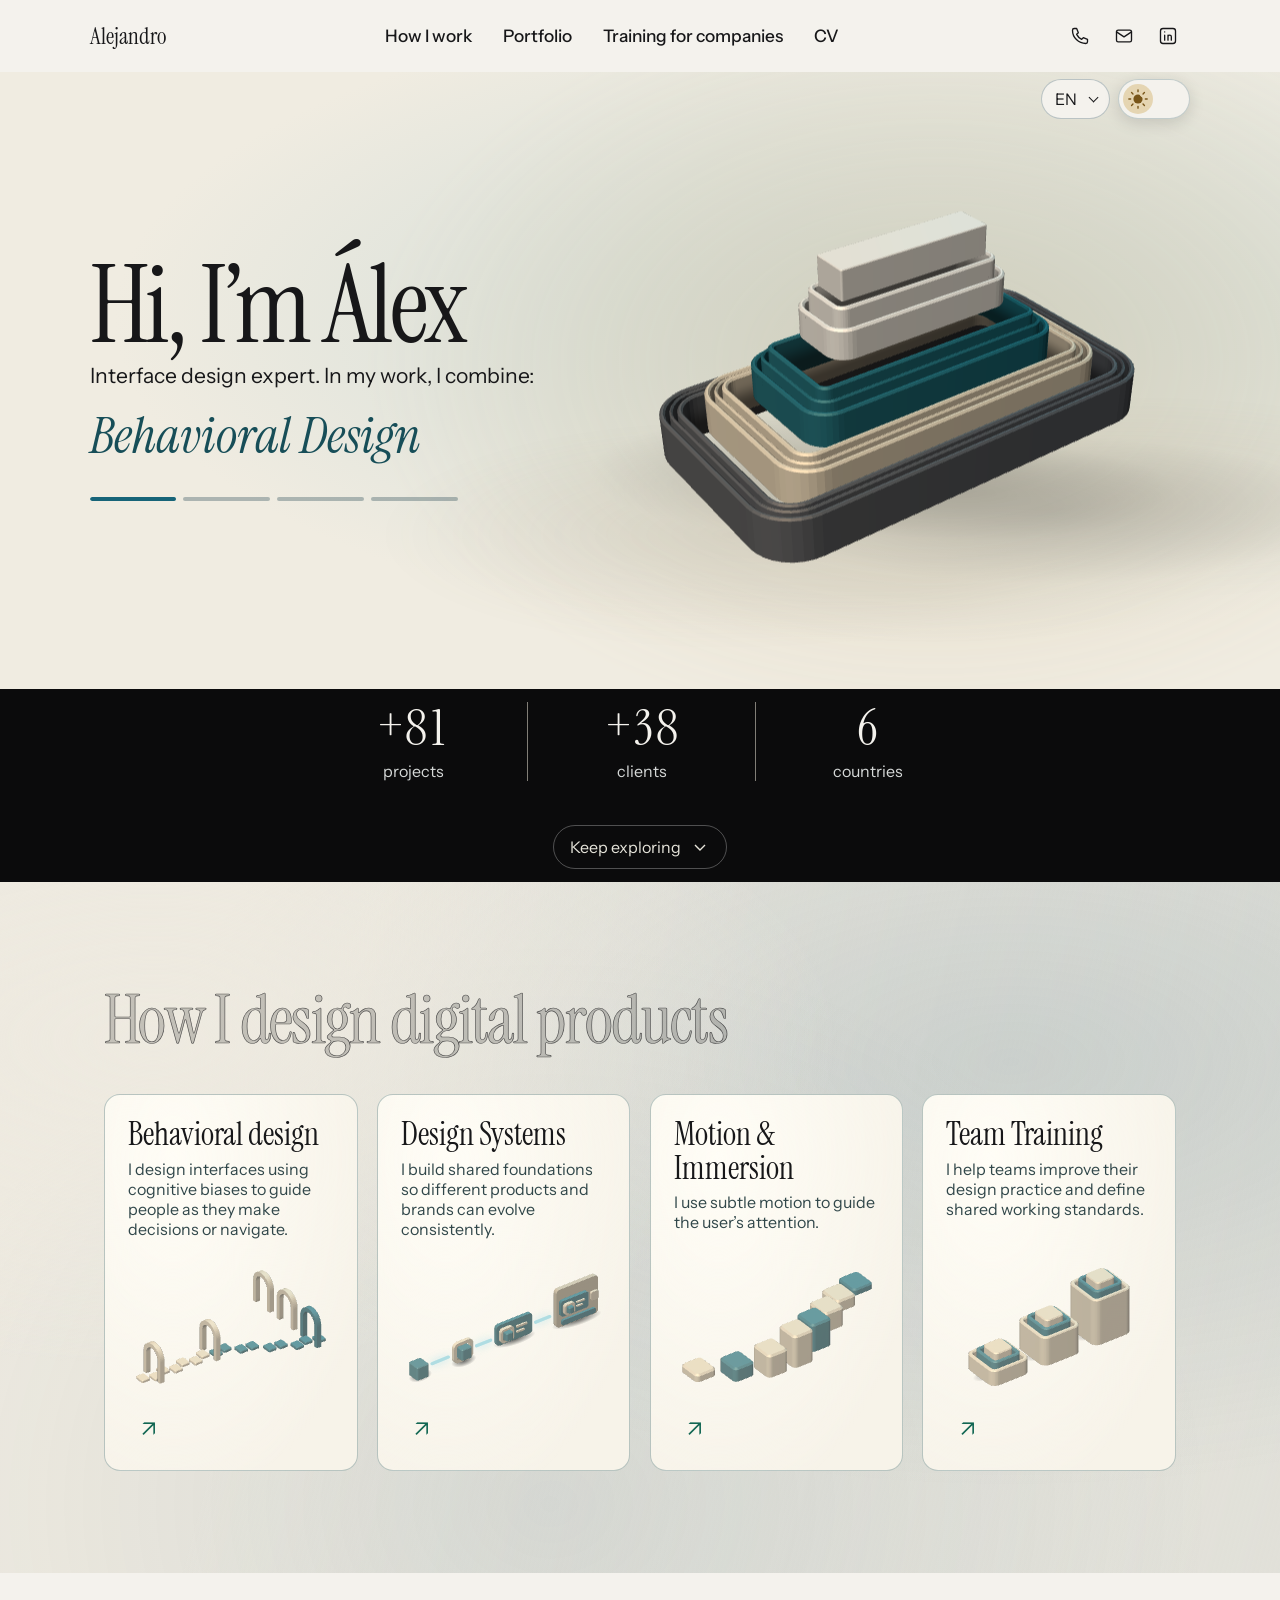
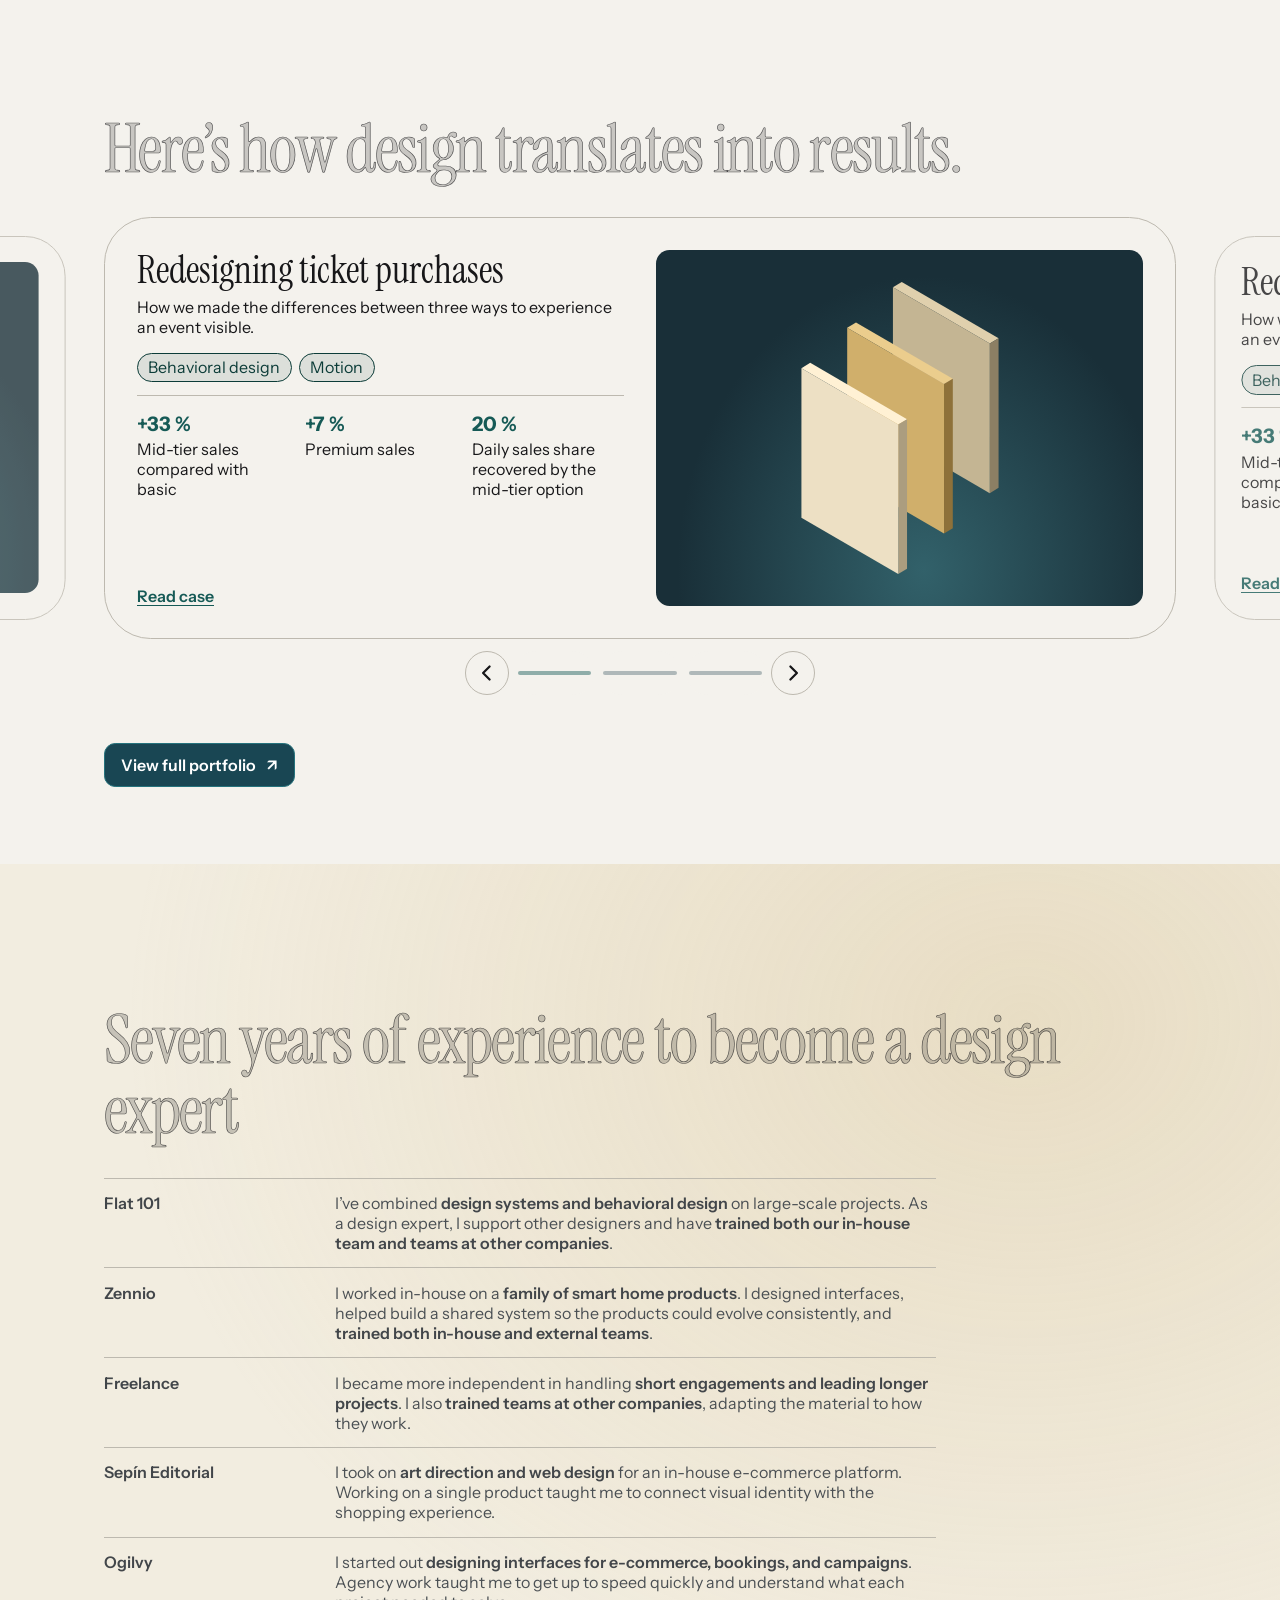
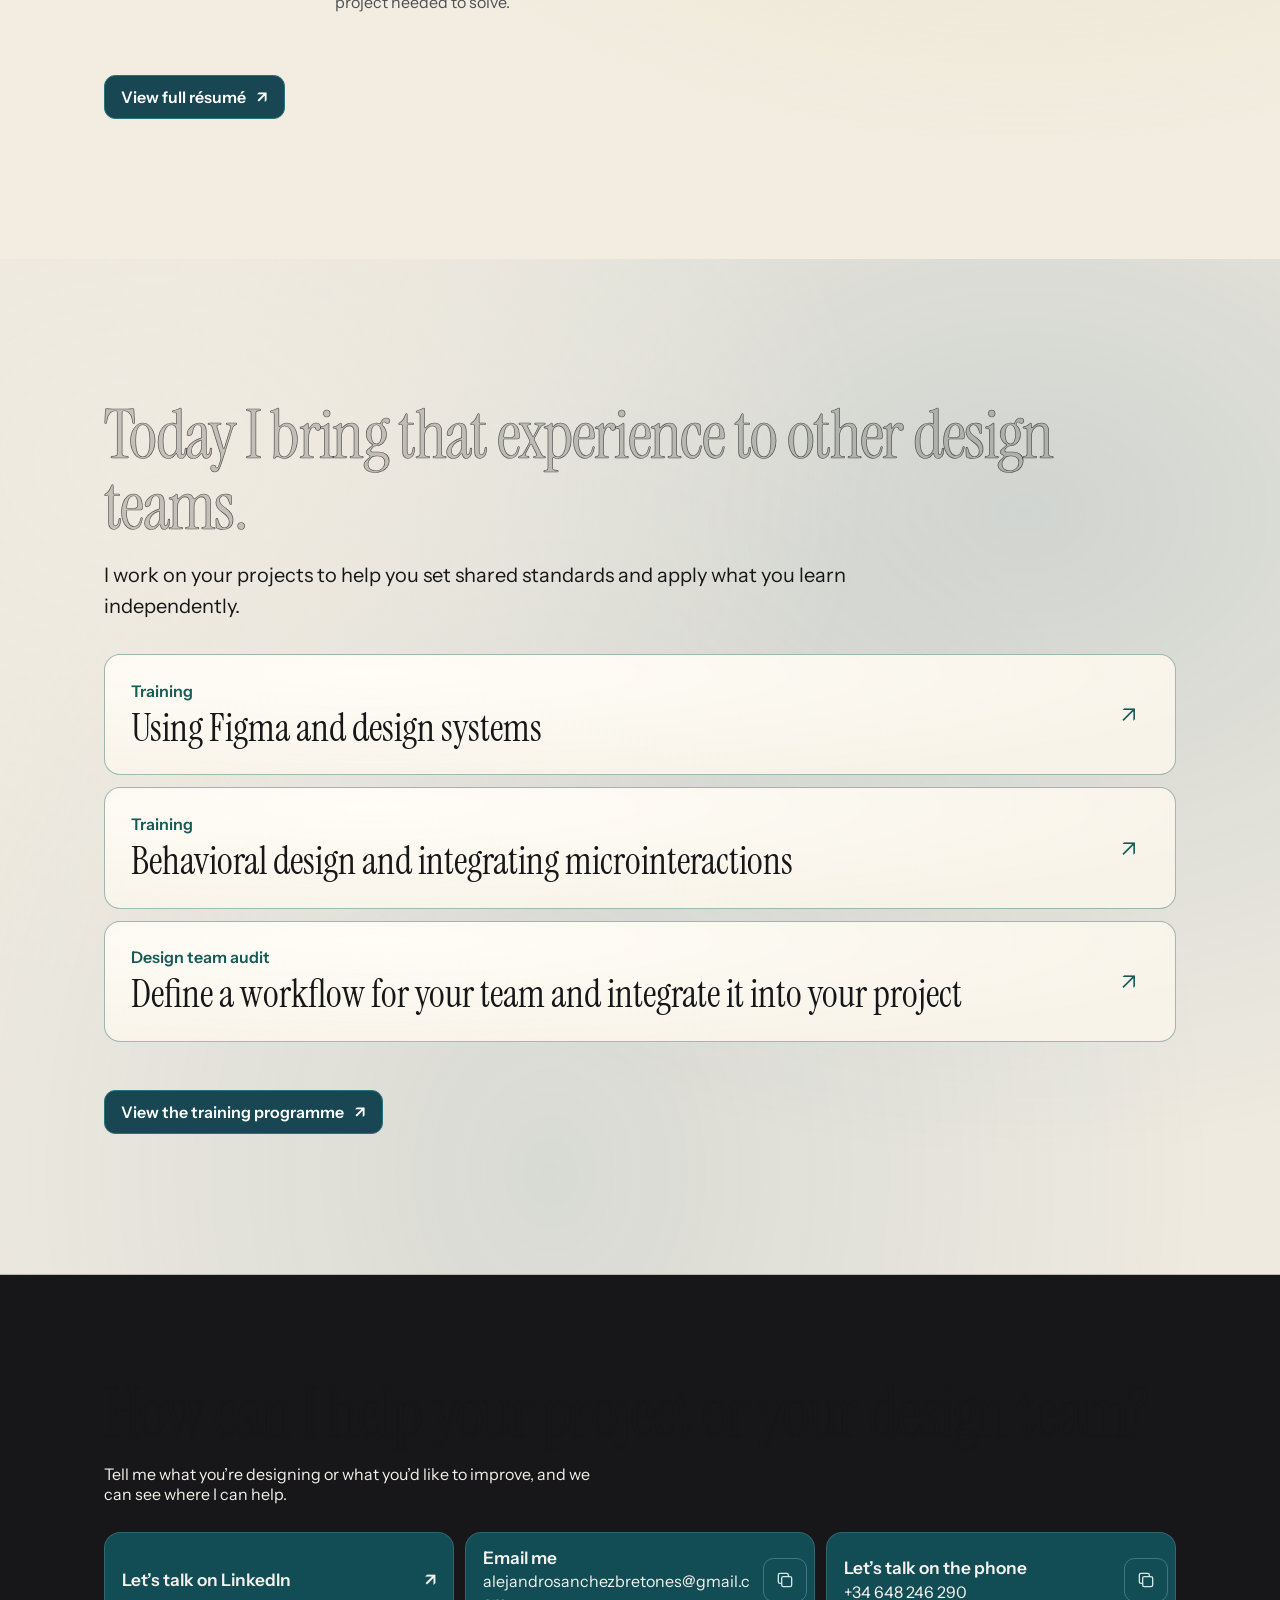
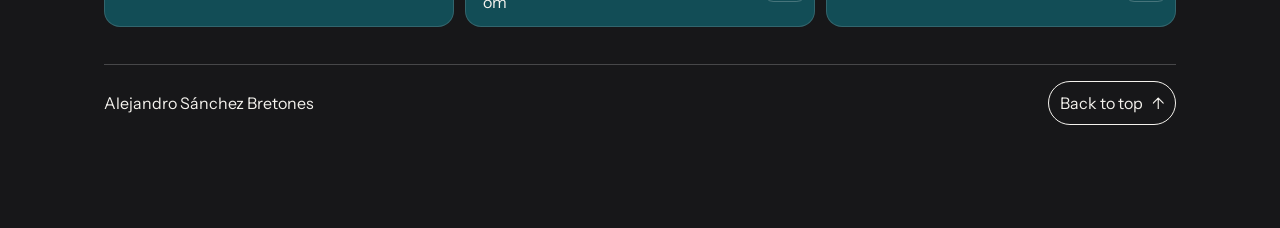
==== commit c4bdaf5c: "Reveal the specialty heading and delay the home footer fill" ====
--- a/index.html
+++ b/index.html
@@ -209,7 +209,7 @@
 <script defer src="curriculum/profile-scroll.js?v=profile-headlines"></script>
 <script defer src="portfolio-interactions.js?v=home-finish"></script>
 <script src="site-preferences.js?v=floating-prefs"></script>
-<script defer src="section-headings.js?v=text-ranges"></script>
+<script defer src="section-headings.js?v=footer-delay"></script>
 </head>
 <body id="page-top">
 <header id="inicio" class="site-header"><a class="site-name" href="./#inicio" aria-current="page">Alejandro</a><nav aria-label="Navegación principal"><a href="./como-trabajo/">Cómo trabajo</a><a href="./portfolio/">Portfolio</a><a href="./formaciones-a-empresas/">Formaciones a empresas</a><a href="./curriculum/">CV</a></nav><div class="site-contact-icons"><a href="tel:+34648246290" aria-label="Llamar"><svg viewBox="0 0 24 24" fill="none" stroke="currentColor" stroke-width="1.6" stroke-linecap="round" stroke-linejoin="round" aria-hidden="true"><path d="M8 3H5a2 2 0 0 0-2 2c0 8.8 7.2 16 16 16a2 2 0 0 0 2-2v-3l-5-2-2 2a13 13 0 0 1-6-6l2-2z"/></svg></a><a href="mailto:alejandrosanchezbretones@gmail.com" aria-label="Enviar correo"><svg viewBox="0 0 24 24" fill="none" stroke="currentColor" stroke-width="1.6" stroke-linecap="round" stroke-linejoin="round" aria-hidden="true"><rect x="3" y="5" width="18" height="14" rx="2"/><path d="m3 7 9 6 9-6"/></svg></a><a href="https://www.linkedin.com/in/alejandrosanchezbretones/" aria-label="LinkedIn"><svg viewBox="0 0 24 24" fill="none" stroke="currentColor" stroke-width="1.6" stroke-linecap="round" stroke-linejoin="round" aria-hidden="true"><rect x="3" y="3" width="18" height="18" rx="3"/><path d="M8 11v6m0-10v.1m4 9.9v-6m0 2a2 2 0 0 1 4 0v4"/></svg></a></div></header>
@@ -260,7 +260,7 @@
   <div id="especialidades">
   <section class="specialty-selector accordion-specialties mobile-specialties" id="explorar-especialidades" aria-labelledby="specialty-title-mobile" data-specialty-accordion data-lit-piece="0">
   <div class="specialty-inner">
-    <h2 id="specialty-title-mobile" tabindex="-1"><span lang="es">Cómo diseño productos digitales</span><span lang="en">How I design digital products</span></h2>
+    <h2 id="specialty-title-mobile" class="scroll-heading" tabindex="-1"><span lang="es">Cómo diseño productos digitales</span><span lang="en">How I design digital products</span></h2>
 
     <div class="branch-carousel">
     <div class="accordion-branches" id="specialty-gallery" aria-label="Vistas de especialidades" role="group">
@@ -335,7 +335,7 @@
 </section>
   <section class="specialty-selector feature-specialties" id="especialidades-en-detalle" aria-labelledby="specialty-title-desktop">
     <div class="specialty-inner">
-      <h2 id="specialty-title-desktop" tabindex="-1"><span lang="es">Cómo diseño productos digitales</span><span lang="en">How I design digital products</span></h2>
+      <h2 id="specialty-title-desktop" class="scroll-heading" tabindex="-1"><span lang="es">Cómo diseño productos digitales</span><span lang="en">How I design digital products</span></h2>
 
       <div class="specialty-grid">
         <a class="specialty-tile" href="como-trabajo/?tema=ui-behavioral-design">
@@ -564,7 +564,7 @@
   </section>
   </div>
 </main>
-<footer class="site-footer" id="contacto">
+<footer class="site-footer" id="contacto" data-heading-reveal-delay=".25">
   <div class="footer-inner">
     <h2 class="scroll-heading"><span lang="es">¿Cómo puedo aportar a <em class="story-accent">tu proyecto</em> o a <em class="story-accent">tu equipo de diseño</em>?</span><span lang="en">How can I help <em class="story-accent">your project</em> or <em class="story-accent">your design team</em>?</span></h2>
     <p><span lang="es">Cuéntame qué estáis diseñando o qué queréis mejorar y vemos cómo puedo ayudar.</span><span lang="en">Tell me what you’re designing or what you’d like to improve, and we can see where I can help.</span></p>
